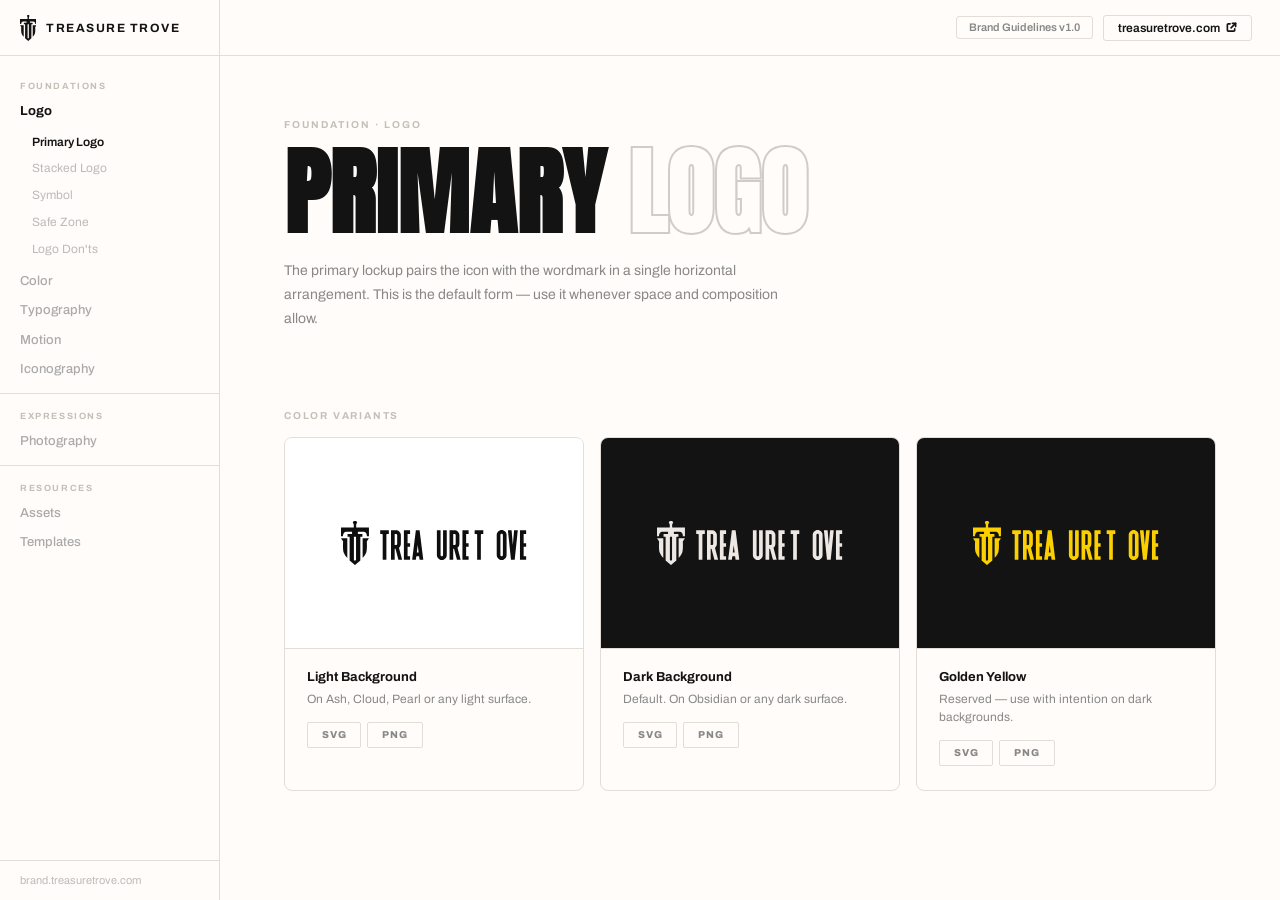
==== index.html @ c4227ca6 "Recode: clean rebuild without embedded base64 (~63KB)" ====
<!DOCTYPE html>
<html lang="en">
<head>
<meta charset="UTF-8"/>
<meta name="viewport" content="width=device-width,initial-scale=1.0"/>
<title>Treasure Trove — Brand Guidelines</title>
<link rel="preconnect" href="https://fonts.googleapis.com">
<link rel="preconnect" href="https://fonts.gstatic.com" crossorigin>
<link href="https://fonts.googleapis.com/css2?family=Anton&family=Archivo:ital,wght@0,400;0,500;0,600;0,700;1,400&display=swap" rel="stylesheet">
<style>
*,*::before,*::after{box-sizing:border-box;margin:0;padding:0}
:root{
  --y:#FCCF00;--k:#131313;--ash:#EDE8E4;--white:#FFFCF9;
  --egg:#F0E9E3;--bd:#E2DDD7;--muted:#888;
  --nw:220px;--th:56px;
  --T:'Anton','Arial Narrow',sans-serif;
  --F:'Archivo',-apple-system,sans-serif;
}
html,body{height:100%;font-family:var(--F);background:var(--white);color:var(--k);-webkit-font-smoothing:antialiased;overflow-x:hidden}

/* PAGE TRANSITIONS */
.page{display:none;opacity:0}
.page.active{display:block;animation:fadeIn .3s ease forwards}
@keyframes fadeIn{from{opacity:0;transform:translateY(6px)}to{opacity:1;transform:translateY(0)}}

/* TOPBAR */
.topbar{position:fixed;top:0;left:0;right:0;height:var(--th);background:var(--white);border-bottom:1px solid var(--bd);display:flex;align-items:center;justify-content:space-between;padding:0 28px 0 0;z-index:200}
.tb-brand{display:flex;align-items:center;height:100%;width:var(--nw);padding:0 20px;border-right:1px solid var(--bd)}
.tb-brand-logo{display:flex;align-items:center;gap:10px}
.tb-brand-logo svg{height:26px;width:auto}
.tb-brand-name{font:700 12px/1 var(--F);letter-spacing:1.5px;text-transform:uppercase;color:var(--k)}
.tb-right{display:flex;align-items:center;gap:10px}
.tag{font:600 11px/1 var(--F);color:var(--muted);padding:5px 12px;border:1px solid var(--bd);border-radius:3px}
.ext-link{display:flex;align-items:center;gap:6px;font:600 12px/1 var(--F);color:var(--k);padding:6px 14px;border:1px solid var(--bd);border-radius:3px;text-decoration:none;transition:all .15s}
.ext-link:hover{background:var(--k);color:var(--white);border-color:var(--k)}
.ext-link svg{width:11px;height:11px}

/* SIDEBAR */
.sidebar{position:fixed;top:var(--th);left:0;width:var(--nw);height:calc(100vh - var(--th));background:var(--white);border-right:1px solid var(--bd);overflow-y:auto;z-index:100;display:flex;flex-direction:column;scrollbar-width:none}
.sidebar::-webkit-scrollbar{display:none}
.nb{flex:1;padding:12px 0 20px}
.ng{font:700 9px/1 var(--F);letter-spacing:1.6px;text-transform:uppercase;color:#C5BFB8;padding:18px 20px 6px}
.ng:first-child{padding-top:14px}
.nbdr{border-top:1px solid var(--bd);margin:8px 0 0}
.ni{position:relative}
.nb-btn{display:flex;align-items:center;justify-content:space-between;width:100%;padding:7px 20px;font:500 13px/1.2 var(--F);color:#aaa;background:none;border:none;cursor:pointer;text-align:left;transition:color .1s}
.nb-btn:hover,.nb-btn.active{color:var(--k)}
.nb-btn.active{font-weight:700}
.ni.open .nsub{display:block}
.nsub{display:none;padding:2px 0 4px}
.ns-btn{display:block;width:100%;padding:5px 20px 5px 32px;font:400 12px/1.4 var(--F);color:#bbb;background:none;border:none;cursor:pointer;text-align:left;transition:color .1s}
.ns-btn:hover{color:var(--k)}
.ns-btn.active{color:var(--k);font-weight:600}
.sf{padding:14px 20px;border-top:1px solid var(--bd);font:400 11px/1 var(--F);color:#bbb}
.sf a{color:inherit;text-decoration:none}
.sf a:hover{color:var(--k)}

/* MOBILE */
.mob-topbar{display:none;position:fixed;top:0;left:0;right:0;height:var(--th);background:var(--white);border-bottom:1px solid var(--bd);z-index:300;align-items:center;justify-content:space-between;padding:0 20px}
.mob-topbar-logo{display:flex;align-items:center;gap:8px}
.mob-topbar-logo svg{height:22px}
.mob-topbar-name{font:700 11px/1 var(--F);letter-spacing:1.5px;text-transform:uppercase;color:var(--k)}
.hamburger{background:none;border:none;cursor:pointer;display:flex;flex-direction:column;gap:5px;padding:4px}
.hamburger span{width:22px;height:2px;background:var(--k);display:block;border-radius:2px}
.mob-menu{position:fixed;inset:0;background:var(--white);z-index:250;transform:translateX(-100%);transition:transform .3s cubic-bezier(.4,0,.2,1);overflow-y:auto;padding-top:var(--th)}
.mob-menu.open{transform:translateX(0)}
.mob-close{position:absolute;top:14px;right:20px;background:none;border:none;cursor:pointer;font:600 13px/1 var(--F);color:var(--muted)}

/* MAIN */
.main{margin-left:var(--nw);margin-top:var(--th);min-height:calc(100vh - var(--th))}

/* HERO */
.hero{padding:64px 64px 52px}
.hero-lbl{font:700 10px/1 var(--F);letter-spacing:2px;text-transform:uppercase;color:#C5BFB8;margin-bottom:18px;display:block}
.hero h1{font:900 96px/.93 var(--T);text-transform:uppercase;color:var(--k)}
.hero h1 em{font-style:normal;color:transparent;-webkit-text-stroke:2px var(--k);opacity:.2}
.hero-desc{margin-top:22px;font:400 14px/1.7 var(--F);color:#888;max-width:500px}

/* SEC ROW */
.sec-row{display:flex;align-items:baseline;justify-content:space-between;padding:28px 64px 16px}
.sec-lbl{font:700 10px/1 var(--F);letter-spacing:1.8px;text-transform:uppercase;color:#C5BFB8}

/* LOGO GRID */
.logo-grid{display:grid;grid-template-columns:repeat(3,1fr);gap:16px;padding:0 64px 56px}
.logo-card{border:1px solid var(--bd);border-radius:8px;overflow:hidden;display:flex;flex-direction:column}
.lp{display:flex;align-items:center;justify-content:center;padding:40px;min-height:210px}
.lp.dk{background:var(--k)}
.lp.wh{background:#fff}
.lp.ash-bg{background:var(--ash)}
.lp img{max-width:85%;max-height:68px;object-fit:contain;display:block}
.lp.sym img{width:84px;height:84px;max-width:84px;max-height:84px;object-fit:contain}
.lm{padding:20px 22px 24px;border-top:1px solid var(--bd)}
.lm h4{font:700 13px/1.3 var(--F);color:var(--k);margin-bottom:4px}
.lm p{font:400 12px/1.5 var(--F);color:var(--muted);margin-bottom:14px}
.dl-row{display:flex;gap:6px}
.dl-pill{font:800 10px/1 var(--F);letter-spacing:.8px;text-transform:uppercase;padding:7px 14px;border:1.5px solid var(--bd);border-radius:2px;background:transparent;cursor:pointer;color:var(--muted);transition:all .15s;text-decoration:none;display:inline-block}
.dl-pill:hover{background:var(--k);border-color:var(--k);color:var(--white)}

/* SAFE ZONE */
.sz-wrap{padding:0 64px 56px}
.sz-box{border:1px solid var(--bd);border-radius:8px;padding:64px;display:flex;flex-direction:column;align-items:center;gap:36px}
.sz-diagram{position:relative;display:inline-flex;align-items:center;justify-content:center;padding:48px}
.sz-inner{border:1.5px dashed var(--bd);border-radius:3px;padding:36px 60px;display:inline-flex;align-items:center;justify-content:center;position:relative}
.sz-inner img{height:44px;display:block}
.sz-tick{position:absolute;font:800 9px/1 var(--F);letter-spacing:1px;text-transform:uppercase;color:var(--muted);background:var(--white);padding:0 6px;white-space:nowrap}
.sz-tick.t{top:-8px;left:50%;transform:translateX(-50%)}
.sz-tick.b{bottom:-8px;left:50%;transform:translateX(-50%)}
.sz-tick.l{left:-12px;top:50%;transform:translateY(-50%) rotate(-90deg)}
.sz-tick.r{right:-12px;top:50%;transform:translateY(-50%) rotate(90deg)}
.sz-note{font:400 13px/1.65 var(--F);color:var(--muted);text-align:center;max-width:420px}
.sz-note strong{color:var(--k)}

/* DONTS */
.donts-grid{display:grid;grid-template-columns:repeat(3,1fr);gap:16px;padding:0 64px 56px}
.dont-card{border:1px solid var(--bd);border-radius:8px;overflow:hidden;display:flex;flex-direction:column}
.dont-preview{min-height:180px;display:flex;align-items:center;justify-content:center;padding:32px;position:relative}
.dont-x{position:absolute;top:12px;left:12px;line-height:0}
.dont-x svg{width:22px;height:22px;display:block}
.dont-preview img{max-width:78%;max-height:52px;object-fit:contain}
.dont-meta{padding:16px 20px 22px;border-top:1px solid var(--bd)}
.dont-meta h5{font:700 13px/1.3 var(--F);color:var(--k);margin-bottom:4px}
.dont-meta p{font:400 12px/1.55 var(--F);color:var(--muted)}

/* COLOR */
.color-body{padding:0 64px 64px}
.pal-section{margin-bottom:36px}
.pal-lbl{font:700 9px/1 var(--F);letter-spacing:1.8px;text-transform:uppercase;color:#C5BFB8;margin-bottom:12px;display:block}

/* Primary swatches */
.sw-primary{display:grid;grid-template-columns:repeat(3,1fr);gap:12px}
.sw-primary .swatch{border:1px solid var(--bd);border-radius:8px;overflow:hidden;cursor:pointer;transition:transform .15s,box-shadow .15s}
.sw-primary .swatch:hover{transform:translateY(-2px);box-shadow:0 4px 16px rgba(0,0,0,.08)}
.sw-primary .sw-color{height:100px;position:relative}
.sw-primary .sw-ov{position:absolute;inset:0;display:flex;align-items:center;justify-content:center;opacity:0;transition:opacity .15s;background:rgba(0,0,0,.1)}
.sw-primary .swatch:hover .sw-ov{opacity:1}
.sw-primary .sw-ov span{font:800 9px/1 var(--F);letter-spacing:.5px;text-transform:uppercase;color:#fff;background:rgba(0,0,0,.4);padding:4px 10px;border-radius:20px}
.sw-primary .sw-info{padding:12px 14px 14px;border-top:1px solid var(--bd)}
.sw-primary .sw-name{font:700 13px/1.3 var(--F);color:var(--k);margin-bottom:3px}
.sw-primary .sw-hex{font:500 12px/1 var(--F);color:var(--muted);margin-bottom:2px}
.sw-primary .sw-sub{font:400 10px/1.4 var(--F);color:#bbb}

/* Extended swatches */
.sw-extended{display:grid;grid-template-columns:repeat(7,1fr);gap:10px;align-items:start}
.sw-ext-item{border:1px solid var(--bd);border-radius:6px;overflow:hidden;cursor:pointer;transition:transform .15s,box-shadow .15s}
.sw-ext-item:hover{transform:translateY(-2px);box-shadow:0 4px 12px rgba(0,0,0,.08)}
.sw-ext-color{position:relative;width:100%;padding-top:100%}
.sw-ext-ov{position:absolute;inset:0;display:flex;align-items:center;justify-content:center;opacity:0;transition:opacity .15s;background:rgba(0,0,0,.1)}
.sw-ext-item:hover .sw-ext-ov{opacity:1}
.sw-ext-ov span{font:800 8px/1 var(--F);letter-spacing:.3px;text-transform:uppercase;color:#fff;background:rgba(0,0,0,.4);padding:3px 7px;border-radius:20px}
.sw-ext-info{padding:7px 8px 9px;border-top:1px solid var(--bd)}
.sw-ext-name{font:700 10px/1.2 var(--F);color:var(--k);margin-bottom:2px}
.sw-ext-hex{font:500 10px/1 var(--F);color:var(--muted)}

/* Foil swatch */
.sw-foil{border:1px solid var(--bd);border-radius:6px;overflow:hidden;cursor:pointer;transition:transform .15s,box-shadow .15s}
.sw-foil:hover{transform:translateY(-2px);box-shadow:0 4px 12px rgba(0,0,0,.08)}
.sw-foil-color{position:relative;width:100%;padding-top:100%;background:linear-gradient(135deg,#F0D39D 0%,#FDEED2 30%,#DBC29B 65%,#A88043 100%)}
.sw-foil-ov{position:absolute;inset:0;display:flex;align-items:center;justify-content:center;opacity:0;transition:opacity .15s;background:rgba(0,0,0,.06)}
.sw-foil:hover .sw-foil-ov{opacity:1}
.sw-foil-ov span{font:800 8px/1 var(--F);letter-spacing:.3px;text-transform:uppercase;color:var(--k);background:rgba(255,255,255,.7);padding:3px 7px;border-radius:20px}
.sw-foil-info{padding:7px 8px 9px;border-top:1px solid var(--bd)}
.sw-foil-name{font:700 10px/1.2 var(--F);color:var(--k);margin-bottom:2px}
.sw-foil-hex{font:500 10px/1 var(--F);color:var(--muted)}

/* Neutrals */
.sw-neutrals{display:grid;grid-template-columns:repeat(6,1fr);gap:10px}
.sw-neutral{border:1px solid var(--bd);border-radius:6px;overflow:hidden;cursor:pointer;transition:transform .15s,box-shadow .15s}
.sw-neutral:hover{transform:translateY(-2px);box-shadow:0 4px 12px rgba(0,0,0,.08)}
.sw-n-color{position:relative;width:100%;padding-top:85%}
.sw-n-ov{position:absolute;inset:0;display:flex;align-items:center;justify-content:center;opacity:0;transition:opacity .15s;background:rgba(0,0,0,.1)}
.sw-neutral:hover .sw-n-ov{opacity:1}
.sw-n-ov span{font:800 8px/1 var(--F);text-transform:uppercase;color:#fff;background:rgba(0,0,0,.4);padding:3px 7px;border-radius:20px}
.sw-n-info{padding:7px 8px 9px;border-top:1px solid var(--bd)}
.sw-n-name{font:700 10px/1.2 var(--F);color:var(--k);margin-bottom:2px}
.sw-n-hex{font:500 10px/1 var(--F);color:var(--muted)}

/* TOAST */
.toast{position:fixed;bottom:28px;left:50%;transform:translateX(-50%);background:var(--k);color:var(--white);font:700 12px/1 var(--F);padding:10px 20px;border-radius:4px;opacity:0;transition:opacity .2s;pointer-events:none;z-index:999}
.toast.show{opacity:1}

/* TYPOGRAPHY */
.type-body{padding:0 64px 64px}
.type-grid{display:grid;grid-template-columns:repeat(3,1fr);gap:12px}
.type-card{border:1px solid var(--bd);border-radius:8px;overflow:hidden;display:flex;flex-direction:column;transition:transform .15s,box-shadow .15s}
.type-card:hover{transform:translateY(-2px);box-shadow:0 4px 16px rgba(0,0,0,.08)}
.tc-thumb{position:relative;width:100%;padding-top:100%;overflow:hidden}
.tc-thumb-inner{position:absolute;inset:0;display:flex;flex-direction:column;justify-content:space-between;padding:22px}
.tc-fname{font:700 11px/1 var(--F);letter-spacing:.5px;text-transform:uppercase;align-self:flex-start;padding:5px 10px;border-radius:3px}
.tc-fname.on-dark{color:rgba(255,255,255,.5);background:rgba(255,255,255,.08)}
.tc-fname.on-light{color:rgba(0,0,0,.35);background:rgba(0,0,0,.05)}
.tc-specimen{position:absolute;left:22px;right:22px;top:50%;transform:translateY(-60%)}
.tc-usecase{font:600 10px/1.4 var(--F);letter-spacing:.3px;text-transform:uppercase;align-self:flex-start;padding:4px 0}
.tc-usecase.on-dark{color:rgba(255,255,255,.4)}
.tc-usecase.on-light{color:rgba(0,0,0,.3)}
.trove-spec{font-family:var(--T);font-size:64px;font-weight:900;line-height:.88;text-transform:uppercase;color:#fff;display:block}
.trove-spec-outline{font-family:var(--T);font-size:64px;font-weight:900;line-height:.88;text-transform:uppercase;color:transparent;-webkit-text-stroke:1.5px rgba(255,255,255,.3);display:block}
.anton-spec{font-family:'Anton',sans-serif;font-size:80px;font-weight:400;text-transform:uppercase;line-height:.88;color:var(--k);display:block}
.archivo-spec{display:flex;flex-direction:column;gap:5px;width:100%}
.aw{display:flex;align-items:baseline;gap:8px}
.aw-w{font:700 8px/1 var(--F);letter-spacing:.5px;text-transform:uppercase;color:rgba(0,0,0,.25);min-width:24px;flex-shrink:0}
.aw-t{font:14px/1.3 var(--F);color:var(--k)}
.tc-meta{padding:16px 18px 20px;border-top:1px solid var(--bd);background:var(--white)}
.tc-top{display:flex;align-items:flex-start;justify-content:space-between;gap:8px;margin-bottom:5px}
.tc-name{font:700 13px/1.3 var(--F);color:var(--k)}
.tc-desc{font:400 11.5px/1.5 var(--F);color:var(--muted)}

/* WIP */
.wip{min-height:calc(100vh - var(--th));display:flex;align-items:center;padding:64px}
.wip-i{max-width:480px}
.wip-chip{display:inline-block;font:700 10px/1 var(--F);letter-spacing:1.5px;text-transform:uppercase;color:var(--muted);border:1.5px solid var(--bd);padding:5px 14px;border-radius:3px;margin-bottom:28px}
.wip-i h1{font:900 80px/.93 var(--T);text-transform:uppercase;color:var(--k);margin-bottom:22px}
.wip-i h1 em{font-style:normal;color:transparent;-webkit-text-stroke:2px var(--k);opacity:.2}
.wip-i p{font:400 14px/1.7 var(--F);color:var(--muted)}
.wip-prog{height:2px;background:var(--bd);border-radius:2px;margin-top:36px;overflow:hidden}
.wip-fill{height:100%;background:var(--k);border-radius:2px;animation:pulse 2s ease-in-out infinite}
@keyframes pulse{0%,100%{opacity:1}50%{opacity:.15}}

/* ASSETS */
.plat-body{padding:16px 64px 56px;display:flex;flex-direction:column;gap:8px}
.plat-lbl{font:700 10px/1 var(--F);letter-spacing:1.8px;text-transform:uppercase;color:#C5BFB8;padding-bottom:10px}
.plat-row{display:flex;align-items:center;justify-content:space-between;padding:18px 24px;border:1.5px solid var(--bd);border-radius:8px;border-left-width:3px;gap:16px;transition:border-color .15s,transform .15s}
.plat-row:hover{border-color:var(--k);transform:translateX(2px)}
.plat-left{display:flex;align-items:center;gap:14px}
.plat-dot{width:10px;height:10px;border-radius:50%;flex-shrink:0}
.plat-name{font:700 14px/1 var(--F);color:var(--k)}
.plat-btns{display:flex;gap:8px;flex-wrap:wrap}
.plat-btn{font:600 12px/1 var(--F);padding:9px 20px;border:1.5px solid var(--bd);border-radius:3px;background:transparent;color:var(--muted);cursor:pointer;transition:all .15s;white-space:nowrap}
.plat-btn:hover{background:var(--k);border-color:var(--k);color:var(--white)}

/* RESPONSIVE */
@media(max-width:768px){
  :root{--nw:0px;--th:52px}
  .topbar,.sidebar{display:none}
  .mob-topbar{display:flex}
  .main{margin-left:0;margin-top:var(--th)}
  .hero{padding:40px 24px 36px}
  .hero h1{font-size:clamp(48px,12vw,80px)}
  .sec-row{padding:20px 24px 12px}
  .logo-grid{grid-template-columns:1fr;gap:12px;padding:0 24px 40px}
  .lp{min-height:180px}
  .donts-grid{grid-template-columns:1fr 1fr;gap:10px;padding:0 24px 40px}
  .color-body{padding:0 24px 48px}
  .sw-primary{grid-template-columns:1fr 1fr}
  .sw-extended{grid-template-columns:repeat(4,1fr)}
  .sw-neutrals{grid-template-columns:repeat(3,1fr)}
  .type-body{padding:0 24px 48px}
  .type-grid{grid-template-columns:1fr}
  .wip{padding:40px 24px}
  .wip-i h1{font-size:60px}
  .plat-body{padding:12px 24px 40px}
  .plat-row{flex-direction:column;align-items:flex-start;gap:12px}
  .sz-wrap{padding:0 24px 40px}
  .sz-box{padding:32px 20px}
}
</style>
</head>
<body>

<!-- TOAST -->
<div class="toast" id="toast"></div>

<!-- TOPBAR -->
<header class="topbar">
  <div class="tb-brand">
    <div class="tb-brand-logo">
      <svg viewBox="0 0 130 206" fill="none" xmlns="http://www.w3.org/2000/svg">
        <path d="M9.93 95.98S7.28 135.22 12.96 148.58C18.64 161.94 29.45 172.81 29.45 172.81V80.8H0L9.93 95.98Z" fill="#131313"/>
        <path d="M100.96 80.8V172.81C100.96 172.81 111.77 161.94 117.44 148.58C123.12 135.22 120.47 95.98 120.47 95.98L130.41 80.8H100.96Z" fill="#131313"/>
        <path fill-rule="evenodd" clip-rule="evenodd" d="M70.98 0L75.41 6.93L70.75 16.56V30.71H130.41V70.78H121.01C121.02 70.65 121.26 52.15 106.99 50.74H78.85V60.9H99.91V73.41H90.19V184.54L65.2 205.61L40.22 184.54V73.41H30.49V60.9H51.55V50.74H23.42C9.17 52.13 9.39 70.66 9.39 70.78H0V30.71H59.63V16.56L54.98 6.93L59.4 0H70.98ZM60.19 181.37L65.04 186.52L70.21 181.37V73.41H60.19V181.37Z" fill="#131313"/>
      </svg>
      <span class="tb-brand-name">Treasure Trove</span>
    </div>
  </div>
  <div class="tb-right">
    <span class="tag">Brand Guidelines v1.0</span>
    <a href="https://treasuretrove.com" target="_blank" class="ext-link">
      treasuretrove.com
      <svg viewBox="0 0 12 12" fill="none" stroke="currentColor" stroke-width="1.8" stroke-linecap="round" stroke-linejoin="round"><path d="M4.5 2H2.5a1 1 0 00-1 1v6a1 1 0 001 1h6a1 1 0 001-1V7.5"/><path d="M7 1.5h3.5V5"/><line x1="10.5" y1="1.5" x2="5.5" y2="6.5"/></svg>
    </a>
  </div>
</header>

<!-- MOBILE TOPBAR -->
<header class="mob-topbar" id="mob-topbar">
  <div class="mob-topbar-logo">
    <svg viewBox="0 0 130 206" fill="none" xmlns="http://www.w3.org/2000/svg" style="height:22px">
      <path d="M9.93 95.98S7.28 135.22 12.96 148.58C18.64 161.94 29.45 172.81 29.45 172.81V80.8H0L9.93 95.98Z" fill="#131313"/>
      <path d="M100.96 80.8V172.81C100.96 172.81 111.77 161.94 117.44 148.58C123.12 135.22 120.47 95.98 120.47 95.98L130.41 80.8H100.96Z" fill="#131313"/>
      <path fill-rule="evenodd" clip-rule="evenodd" d="M70.98 0L75.41 6.93L70.75 16.56V30.71H130.41V70.78H121.01C121.02 70.65 121.26 52.15 106.99 50.74H78.85V60.9H99.91V73.41H90.19V184.54L65.2 205.61L40.22 184.54V73.41H30.49V60.9H51.55V50.74H23.42C9.17 52.13 9.39 70.66 9.39 70.78H0V30.71H59.63V16.56L54.98 6.93L59.4 0H70.98ZM60.19 181.37L65.04 186.52L70.21 181.37V73.41H60.19V181.37Z" fill="#131313"/>
    </svg>
    <span class="mob-topbar-name">Treasure Trove</span>
  </div>
  <button class="hamburger" onclick="toggleMenu()"><span></span><span></span><span></span></button>
</header>
<div class="mob-menu" id="mob-menu">
  <button class="mob-close" onclick="toggleMenu()">✕ Close</button>
  <nav class="nb">
    <div class="ng">Foundations</div>
    <div class="ni open" id="mni-logo">
      <button class="nb-btn" onclick="tog('mni-logo')"><span>Logo</span></button>
      <div class="nsub">
        <button class="ns-btn" onclick="sp('p-primary');toggleMenu()">Primary Logo</button>
        <button class="ns-btn" onclick="sp('p-secondary');toggleMenu()">Stacked Logo</button>
        <button class="ns-btn" onclick="sp('p-symbol');toggleMenu()">Symbol</button>
        <button class="ns-btn" onclick="sp('p-safezone');toggleMenu()">Safe Zone</button>
        <button class="ns-btn" onclick="sp('p-donts');toggleMenu()">Logo Don'ts</button>
      </div>
    </div>
    <div class="ni"><button class="nb-btn" onclick="sp('p-color');toggleMenu()"><span>Color</span></button></div>
    <div class="ni"><button class="nb-btn" onclick="sp('p-type');toggleMenu()"><span>Typography</span></button></div>
    <div class="ni"><button class="nb-btn" onclick="sp('p-motion');toggleMenu()"><span>Motion</span></button></div>
    <div class="ni"><button class="nb-btn" onclick="sp('p-icon');toggleMenu()"><span>Iconography</span></button></div>
    <div class="nbdr"></div>
    <div class="ng">Expressions</div>
    <div class="ni"><button class="nb-btn" onclick="sp('p-photo');toggleMenu()"><span>Photography</span></button></div>
    <div class="nbdr"></div>
    <div class="ng">Resources</div>
    <div class="ni"><button class="nb-btn" onclick="sp('p-assets');toggleMenu()"><span>Assets</span></button></div>
    <div class="ni"><button class="nb-btn" onclick="sp('p-templates');toggleMenu()"><span>Templates</span></button></div>
  </nav>
</div>

<!-- SIDEBAR -->
<aside class="sidebar">
  <nav class="nb">
    <div class="ng">Foundations</div>
    <div class="ni open" id="ni-logo">
      <button class="nb-btn active" onclick="tog('ni-logo');sp('p-primary')">
        <span>Logo</span>
      </button>
      <div class="nsub">
        <button class="ns-btn active" onclick="sp('p-primary');sa(this)">Primary Logo</button>
        <button class="ns-btn" onclick="sp('p-secondary');sa(this)">Stacked Logo</button>
        <button class="ns-btn" onclick="sp('p-symbol');sa(this)">Symbol</button>
        <button class="ns-btn" onclick="sp('p-safezone');sa(this)">Safe Zone</button>
        <button class="ns-btn" onclick="sp('p-donts');sa(this)">Logo Don'ts</button>
      </div>
    </div>
    <div class="ni"><button class="nb-btn" onclick="sp('p-color');closeAll()"><span>Color</span></button></div>
    <div class="ni"><button class="nb-btn" onclick="sp('p-type');closeAll()"><span>Typography</span></button></div>
    <div class="ni"><button class="nb-btn" onclick="sp('p-motion');closeAll()"><span>Motion</span></button></div>
    <div class="ni"><button class="nb-btn" onclick="sp('p-icon');closeAll()"><span>Iconography</span></button></div>
    <div class="nbdr"></div>
    <div class="ng">Expressions</div>
    <div class="ni"><button class="nb-btn" onclick="sp('p-photo');closeAll()"><span>Photography</span></button></div>
    <div class="nbdr"></div>
    <div class="ng">Resources</div>
    <div class="ni"><button class="nb-btn" onclick="sp('p-assets');closeAll()"><span>Assets</span></button></div>
    <div class="ni"><button class="nb-btn" onclick="sp('p-templates');closeAll()"><span>Templates</span></button></div>
  </nav>
  <div class="sf"><a href="https://brand.treasuretrove.com">brand.treasuretrove.com</a></div>
</aside>

<main class="main">

<!-- PRIMARY LOGO -->
<div id="p-primary" class="page active">
  <div class="hero">
    <span class="hero-lbl">Foundation · Logo</span>
    <h1>Primary <em>Logo</em></h1>
    <p class="hero-desc">The primary lockup pairs the icon with the wordmark in a single horizontal arrangement. This is the default form — use it whenever space and composition allow.</p>
  </div>
  <div class="sec-row"><span class="sec-lbl">Color Variants</span></div>
  <div class="logo-grid">
    <div class="logo-card">
      <div class="lp wh">
        <svg viewBox="0 0 865 206" fill="none" xmlns="http://www.w3.org/2000/svg" style="max-width:85%;max-height:68px">
          <path d="M9.93 95.97S7.28 135.22 12.96 148.58C18.64 161.94 29.45 172.81 29.45 172.81V80.8H0L9.93 95.97Z" fill="#0E0E0E"/>
          <path d="M100.96 80.8V172.81C100.96 172.81 111.77 161.94 117.44 148.58C123.12 135.22 120.47 95.97 120.47 95.97L130.41 80.8H100.96Z" fill="#0E0E0E"/>
          <path fill-rule="evenodd" clip-rule="evenodd" d="M70.98 0L75.41 6.93L70.75 16.56V30.71H130.41V70.78H121.01C121.02 70.65 121.26 52.15 106.99 50.74H78.85V60.9H99.91V73.41H90.19V184.54L65.2 205.61L40.22 184.54V73.41H30.49V60.9H51.55V50.74H23.42C9.17 52.13 9.39 70.66 9.39 70.78H0V30.71H59.63V16.56L54.98 6.93L59.4 0H70.98ZM60.19 181.37L65.04 186.52L70.21 181.37V73.41H60.19V181.37Z" fill="#0E0E0E"/>
          <path d="M223.27 42.83V60.27H214.86C213.2 60.27 211.86 61.61 211.86 63.27V181.3H194.63V63.27C194.63 61.61 193.28 60.27 191.63 60.27H183V42.83H223.27Z" fill="#0E0E0E"/>
          <path d="M285.25 181.3H268.02L254.32 129.4H250.59V181.3H233.36V42.83H256.4C259.58 42.83 262.56 43.45 265.33 44.7C268.09 45.94 270.52 47.61 272.59 49.68C274.67 51.76 276.33 54.18 277.57 56.95C278.82 59.71 279.44 62.69 279.44 65.87V106.36C279.44 110.09 278.61 113.55 276.95 116.74C275.43 119.78 273.28 122.41 270.52 124.62L285.25 181.3ZM262.21 65.87C262.21 64.35 261.59 63.04 260.34 61.93C259.24 60.82 257.92 60.27 256.4 60.27H250.59V112.17H256.61C258.13 112.03 259.44 111.41 260.55 110.3C261.66 109.19 262.21 107.88 262.21 106.36V65.87Z" fill="#0E0E0E"/>
          <path d="M310.82 60.27V103.45H322.44V120.68H310.82V164.07H322.44V181.3H293.59V42.83H322.44V60.27H310.82Z" fill="#0E0E0E"/>
          <path d="M384.09 181.3H366.86L364.58 164.07H351.71L349.42 181.3H332.19L349.42 42.83H366.86L384.09 181.3ZM362.5 146.63L358.14 112.17L353.78 146.63H362.5Z" fill="#0E0E0E"/>
          <path d="M493.72 42.83V159.29C493.72 162.48 493.1 165.45 491.85 168.22C490.74 170.99 489.15 173.41 487.08 175.49C485 177.56 482.51 179.22 479.6 180.47C476.83 181.71 473.86 182.34 470.68 182.34C467.49 182.34 464.52 181.71 461.75 180.47C458.98 179.22 456.56 177.56 454.48 175.49C452.41 173.41 450.75 170.99 449.5 168.22C448.26 165.45 447.63 162.48 447.63 159.29V42.83H464.86V159.29C464.86 160.81 465.42 162.13 466.52 163.24C467.77 164.34 469.15 164.9 470.68 164.9C472.2 164.9 473.51 164.34 474.62 163.24C475.87 162.13 476.49 160.81 476.49 159.29V42.83H493.72Z" fill="#0E0E0E"/>
          <path d="M558.54 181.3H541.31L527.6 129.4H523.87V181.3H506.64V42.83H529.68C532.86 42.83 535.84 43.45 538.61 44.7C541.37 45.94 543.8 47.61 545.87 49.68C547.95 51.76 549.61 54.18 550.85 56.95C552.1 59.71 552.72 62.69 552.72 65.87V106.36C552.72 110.09 551.89 113.55 550.23 116.74C548.71 119.78 546.56 122.41 543.8 124.62L558.54 181.3ZM535.49 65.87C535.49 64.35 534.87 63.04 533.62 61.93C532.52 60.82 531.2 60.27 529.68 60.27H523.87V112.17H529.89C531.41 112.03 532.72 111.41 533.83 110.3C534.94 109.19 535.49 107.88 535.49 106.36V65.87Z" fill="#0E0E0E"/>
          <path d="M584.1 60.27V103.45H595.72V120.68H584.1V164.07H595.72V181.3H566.87V42.83H595.72V60.27H584.1Z" fill="#0E0E0E"/>
          <path d="M749.98 42C753.17 42 756.14 42.62 758.91 43.87C761.82 44.98 764.31 46.57 766.38 48.64C768.46 50.72 770.05 53.21 771.16 56.12C772.4 58.88 773.03 61.86 773.03 65.04V159.29C773.03 162.48 772.4 165.45 771.16 168.22C770.05 170.99 768.46 173.41 766.38 175.49C764.31 177.56 761.82 179.22 758.91 180.47C756.14 181.71 753.17 182.34 749.98 182.34C746.8 182.34 743.83 181.71 741.06 180.47C738.29 179.22 735.87 177.56 733.79 175.49C731.72 173.41 730.06 170.99 728.81 168.22C727.56 165.45 726.94 162.48 726.94 159.29V65.04C726.94 61.86 727.56 58.88 728.81 56.12C730.06 53.21 731.72 50.72 733.79 48.64C735.87 46.57 738.29 44.98 741.06 43.87C743.83 42.62 746.8 42 749.98 42ZM755.8 65.04C755.8 63.38 755.17 62 753.93 60.89C752.82 59.78 751.51 59.23 749.98 59.23C748.46 59.23 747.08 59.78 745.83 60.89C744.73 62 744.17 63.38 744.17 65.04V159.29C744.17 160.81 744.73 162.13 745.83 163.24C747.08 164.34 748.46 164.9 749.98 164.9C751.51 164.9 752.82 164.34 753.93 163.24C755.17 162.13 755.8 160.81 755.8 159.29V65.04Z" fill="#0E0E0E"/>
          <path d="M825.27 42.83L810.95 181.3H793.51L779.19 42.83H796.42L802.23 112.17L808.04 42.83H825.27Z" fill="#0E0E0E"/>
          <path d="M852.69 60.27V103.45H864.32V120.68H852.69V164.07H864.32V181.3H835.46V42.83H864.32V60.27H852.69Z" fill="#0E0E0E"/>
          <path d="M664.27 42.83V60.27H655.86C654.2 60.27 652.86 61.61 652.86 63.27V181.3H635.63V63.27C635.63 61.61 634.28 60.27 632.63 60.27H624V42.83H664.27Z" fill="#0E0E0E"/>
        </svg>
      </div>
      <div class="lm">
        <h4>Light Background</h4>
        <p>On Ash, Cloud, Pearl or any light surface.</p>
        <div class="dl-row">
          <a class="dl-pill" href="https://raw.githubusercontent.com/efikabak/ttbrand/main/assets/logo-horiz.svg" download>SVG</a>
          <a class="dl-pill" href="https://github.com/efikabak/ttbrand/raw/main/assets/logos.zip" download>PNG</a>
        </div>
      </div>
    </div>
    <div class="logo-card">
      <div class="lp dk">
        <svg viewBox="0 0 865 206" fill="none" xmlns="http://www.w3.org/2000/svg" style="max-width:85%;max-height:68px">
          <path d="M9.93 95.97S7.28 135.22 12.96 148.58C18.64 161.94 29.45 172.81 29.45 172.81V80.8H0L9.93 95.97Z" fill="#EDE8E4"/>
          <path d="M100.96 80.8V172.81C100.96 172.81 111.77 161.94 117.44 148.58C123.12 135.22 120.47 95.97 120.47 95.97L130.41 80.8H100.96Z" fill="#EDE8E4"/>
          <path fill-rule="evenodd" clip-rule="evenodd" d="M70.98 0L75.41 6.93L70.75 16.56V30.71H130.41V70.78H121.01C121.02 70.65 121.26 52.15 106.99 50.74H78.85V60.9H99.91V73.41H90.19V184.54L65.2 205.61L40.22 184.54V73.41H30.49V60.9H51.55V50.74H23.42C9.17 52.13 9.39 70.66 9.39 70.78H0V30.71H59.63V16.56L54.98 6.93L59.4 0H70.98ZM60.19 181.37L65.04 186.52L70.21 181.37V73.41H60.19V181.37Z" fill="#EDE8E4"/>
          <path d="M223.27 42.83V60.27H214.86C213.2 60.27 211.86 61.61 211.86 63.27V181.3H194.63V63.27C194.63 61.61 193.28 60.27 191.63 60.27H183V42.83H223.27Z" fill="#EDE8E4"/>
          <path d="M285.25 181.3H268.02L254.32 129.4H250.59V181.3H233.36V42.83H256.4C259.58 42.83 262.56 43.45 265.33 44.7C268.09 45.94 270.52 47.61 272.59 49.68C274.67 51.76 276.33 54.18 277.57 56.95C278.82 59.71 279.44 62.69 279.44 65.87V106.36C279.44 110.09 278.61 113.55 276.95 116.74C275.43 119.78 273.28 122.41 270.52 124.62L285.25 181.3ZM262.21 65.87C262.21 64.35 261.59 63.04 260.34 61.93C259.24 60.82 257.92 60.27 256.4 60.27H250.59V112.17H256.61C258.13 112.03 259.44 111.41 260.55 110.3C261.66 109.19 262.21 107.88 262.21 106.36V65.87Z" fill="#EDE8E4"/>
          <path d="M310.82 60.27V103.45H322.44V120.68H310.82V164.07H322.44V181.3H293.59V42.83H322.44V60.27H310.82Z" fill="#EDE8E4"/>
          <path d="M384.09 181.3H366.86L364.58 164.07H351.71L349.42 181.3H332.19L349.42 42.83H366.86L384.09 181.3ZM362.5 146.63L358.14 112.17L353.78 146.63H362.5Z" fill="#EDE8E4"/>
          <path d="M493.72 42.83V159.29C493.72 162.48 493.1 165.45 491.85 168.22C490.74 170.99 489.15 173.41 487.08 175.49C485 177.56 482.51 179.22 479.6 180.47C476.83 181.71 473.86 182.34 470.68 182.34C467.49 182.34 464.52 181.71 461.75 180.47C458.98 179.22 456.56 177.56 454.48 175.49C452.41 173.41 450.75 170.99 449.5 168.22C448.26 165.45 447.63 162.48 447.63 159.29V42.83H464.86V159.29C464.86 160.81 465.42 162.13 466.52 163.24C467.77 164.34 469.15 164.9 470.68 164.9C472.2 164.9 473.51 164.34 474.62 163.24C475.87 162.13 476.49 160.81 476.49 159.29V42.83H493.72Z" fill="#EDE8E4"/>
          <path d="M558.54 181.3H541.31L527.6 129.4H523.87V181.3H506.64V42.83H529.68C532.86 42.83 535.84 43.45 538.61 44.7C541.37 45.94 543.8 47.61 545.87 49.68C547.95 51.76 549.61 54.18 550.85 56.95C552.1 59.71 552.72 62.69 552.72 65.87V106.36C552.72 110.09 551.89 113.55 550.23 116.74C548.71 119.78 546.56 122.41 543.8 124.62L558.54 181.3ZM535.49 65.87C535.49 64.35 534.87 63.04 533.62 61.93C532.52 60.82 531.2 60.27 529.68 60.27H523.87V112.17H529.89C531.41 112.03 532.72 111.41 533.83 110.3C534.94 109.19 535.49 107.88 535.49 106.36V65.87Z" fill="#EDE8E4"/>
          <path d="M584.1 60.27V103.45H595.72V120.68H584.1V164.07H595.72V181.3H566.87V42.83H595.72V60.27H584.1Z" fill="#EDE8E4"/>
          <path d="M749.98 42C753.17 42 756.14 42.62 758.91 43.87C761.82 44.98 764.31 46.57 766.38 48.64C768.46 50.72 770.05 53.21 771.16 56.12C772.4 58.88 773.03 61.86 773.03 65.04V159.29C773.03 162.48 772.4 165.45 771.16 168.22C770.05 170.99 768.46 173.41 766.38 175.49C764.31 177.56 761.82 179.22 758.91 180.47C756.14 181.71 753.17 182.34 749.98 182.34C746.8 182.34 743.83 181.71 741.06 180.47C738.29 179.22 735.87 177.56 733.79 175.49C731.72 173.41 730.06 170.99 728.81 168.22C727.56 165.45 726.94 162.48 726.94 159.29V65.04C726.94 61.86 727.56 58.88 728.81 56.12C730.06 53.21 731.72 50.72 733.79 48.64C735.87 46.57 738.29 44.98 741.06 43.87C743.83 42.62 746.8 42 749.98 42ZM755.8 65.04C755.8 63.38 755.17 62 753.93 60.89C752.82 59.78 751.51 59.23 749.98 59.23C748.46 59.23 747.08 59.78 745.83 60.89C744.73 62 744.17 63.38 744.17 65.04V159.29C744.17 160.81 744.73 162.13 745.83 163.24C747.08 164.34 748.46 164.9 749.98 164.9C751.51 164.9 752.82 164.34 753.93 163.24C755.17 162.13 755.8 160.81 755.8 159.29V65.04Z" fill="#EDE8E4"/>
          <path d="M825.27 42.83L810.95 181.3H793.51L779.19 42.83H796.42L802.23 112.17L808.04 42.83H825.27Z" fill="#EDE8E4"/>
          <path d="M852.69 60.27V103.45H864.32V120.68H852.69V164.07H864.32V181.3H835.46V42.83H864.32V60.27H852.69Z" fill="#EDE8E4"/>
          <path d="M664.27 42.83V60.27H655.86C654.2 60.27 652.86 61.61 652.86 63.27V181.3H635.63V63.27C635.63 61.61 634.28 60.27 632.63 60.27H624V42.83H664.27Z" fill="#EDE8E4"/>
        </svg>
      </div>
      <div class="lm">
        <h4>Dark Background</h4>
        <p>Default. On Obsidian or any dark surface.</p>
        <div class="dl-row">
          <a class="dl-pill" href="https://raw.githubusercontent.com/efikabak/ttbrand/main/assets/logo-horiz.svg" download>SVG</a>
          <a class="dl-pill" href="https://github.com/efikabak/ttbrand/raw/main/assets/logos.zip" download>PNG</a>
        </div>
      </div>
    </div>
    <div class="logo-card">
      <div class="lp dk">
        <svg viewBox="0 0 865 206" fill="none" xmlns="http://www.w3.org/2000/svg" style="max-width:85%;max-height:68px">
          <path d="M9.93 95.97S7.28 135.22 12.96 148.58C18.64 161.94 29.45 172.81 29.45 172.81V80.8H0L9.93 95.97Z" fill="#FCCF00"/>
          <path d="M100.96 80.8V172.81C100.96 172.81 111.77 161.94 117.44 148.58C123.12 135.22 120.47 95.97 120.47 95.97L130.41 80.8H100.96Z" fill="#FCCF00"/>
          <path fill-rule="evenodd" clip-rule="evenodd" d="M70.98 0L75.41 6.93L70.75 16.56V30.71H130.41V70.78H121.01C121.02 70.65 121.26 52.15 106.99 50.74H78.85V60.9H99.91V73.41H90.19V184.54L65.2 205.61L40.22 184.54V73.41H30.49V60.9H51.55V50.74H23.42C9.17 52.13 9.39 70.66 9.39 70.78H0V30.71H59.63V16.56L54.98 6.93L59.4 0H70.98ZM60.19 181.37L65.04 186.52L70.21 181.37V73.41H60.19V181.37Z" fill="#FCCF00"/>
          <path d="M223.27 42.83V60.27H214.86C213.2 60.27 211.86 61.61 211.86 63.27V181.3H194.63V63.27C194.63 61.61 193.28 60.27 191.63 60.27H183V42.83H223.27Z" fill="#FCCF00"/>
          <path d="M285.25 181.3H268.02L254.32 129.4H250.59V181.3H233.36V42.83H256.4C259.58 42.83 262.56 43.45 265.33 44.7C268.09 45.94 270.52 47.61 272.59 49.68C274.67 51.76 276.33 54.18 277.57 56.95C278.82 59.71 279.44 62.69 279.44 65.87V106.36C279.44 110.09 278.61 113.55 276.95 116.74C275.43 119.78 273.28 122.41 270.52 124.62L285.25 181.3ZM262.21 65.87C262.21 64.35 261.59 63.04 260.34 61.93C259.24 60.82 257.92 60.27 256.4 60.27H250.59V112.17H256.61C258.13 112.03 259.44 111.41 260.55 110.3C261.66 109.19 262.21 107.88 262.21 106.36V65.87Z" fill="#FCCF00"/>
          <path d="M310.82 60.27V103.45H322.44V120.68H310.82V164.07H322.44V181.3H293.59V42.83H322.44V60.27H310.82Z" fill="#FCCF00"/>
          <path d="M384.09 181.3H366.86L364.58 164.07H351.71L349.42 181.3H332.19L349.42 42.83H366.86L384.09 181.3ZM362.5 146.63L358.14 112.17L353.78 146.63H362.5Z" fill="#FCCF00"/>
          <path d="M493.72 42.83V159.29C493.72 162.48 493.1 165.45 491.85 168.22C490.74 170.99 489.15 173.41 487.08 175.49C485 177.56 482.51 179.22 479.6 180.47C476.83 181.71 473.86 182.34 470.68 182.34C467.49 182.34 464.52 181.71 461.75 180.47C458.98 179.22 456.56 177.56 454.48 175.49C452.41 173.41 450.75 170.99 449.5 168.22C448.26 165.45 447.63 162.48 447.63 159.29V42.83H464.86V159.29C464.86 160.81 465.42 162.13 466.52 163.24C467.77 164.34 469.15 164.9 470.68 164.9C472.2 164.9 473.51 164.34 474.62 163.24C475.87 162.13 476.49 160.81 476.49 159.29V42.83H493.72Z" fill="#FCCF00"/>
          <path d="M558.54 181.3H541.31L527.6 129.4H523.87V181.3H506.64V42.83H529.68C532.86 42.83 535.84 43.45 538.61 44.7C541.37 45.94 543.8 47.61 545.87 49.68C547.95 51.76 549.61 54.18 550.85 56.95C552.1 59.71 552.72 62.69 552.72 65.87V106.36C552.72 110.09 551.89 113.55 550.23 116.74C548.71 119.78 546.56 122.41 543.8 124.62L558.54 181.3ZM535.49 65.87C535.49 64.35 534.87 63.04 533.62 61.93C532.52 60.82 531.2 60.27 529.68 60.27H523.87V112.17H529.89C531.41 112.03 532.72 111.41 533.83 110.3C534.94 109.19 535.49 107.88 535.49 106.36V65.87Z" fill="#FCCF00"/>
          <path d="M584.1 60.27V103.45H595.72V120.68H584.1V164.07H595.72V181.3H566.87V42.83H595.72V60.27H584.1Z" fill="#FCCF00"/>
          <path d="M749.98 42C753.17 42 756.14 42.62 758.91 43.87C761.82 44.98 764.31 46.57 766.38 48.64C768.46 50.72 770.05 53.21 771.16 56.12C772.4 58.88 773.03 61.86 773.03 65.04V159.29C773.03 162.48 772.4 165.45 771.16 168.22C770.05 170.99 768.46 173.41 766.38 175.49C764.31 177.56 761.82 179.22 758.91 180.47C756.14 181.71 753.17 182.34 749.98 182.34C746.8 182.34 743.83 181.71 741.06 180.47C738.29 179.22 735.87 177.56 733.79 175.49C731.72 173.41 730.06 170.99 728.81 168.22C727.56 165.45 726.94 162.48 726.94 159.29V65.04C726.94 61.86 727.56 58.88 728.81 56.12C730.06 53.21 731.72 50.72 733.79 48.64C735.87 46.57 738.29 44.98 741.06 43.87C743.83 42.62 746.8 42 749.98 42ZM755.8 65.04C755.8 63.38 755.17 62 753.93 60.89C752.82 59.78 751.51 59.23 749.98 59.23C748.46 59.23 747.08 59.78 745.83 60.89C744.73 62 744.17 63.38 744.17 65.04V159.29C744.17 160.81 744.73 162.13 745.83 163.24C747.08 164.34 748.46 164.9 749.98 164.9C751.51 164.9 752.82 164.34 753.93 163.24C755.17 162.13 755.8 160.81 755.8 159.29V65.04Z" fill="#FCCF00"/>
          <path d="M825.27 42.83L810.95 181.3H793.51L779.19 42.83H796.42L802.23 112.17L808.04 42.83H825.27Z" fill="#FCCF00"/>
          <path d="M852.69 60.27V103.45H864.32V120.68H852.69V164.07H864.32V181.3H835.46V42.83H864.32V60.27H852.69Z" fill="#FCCF00"/>
          <path d="M664.27 42.83V60.27H655.86C654.2 60.27 652.86 61.61 652.86 63.27V181.3H635.63V63.27C635.63 61.61 634.28 60.27 632.63 60.27H624V42.83H664.27Z" fill="#FCCF00"/>
        </svg>
      </div>
      <div class="lm">
        <h4>Golden Yellow</h4>
        <p>Reserved — use with intention on dark backgrounds.</p>
        <div class="dl-row">
          <a class="dl-pill" href="https://raw.githubusercontent.com/efikabak/ttbrand/main/assets/logo-horiz.svg" download>SVG</a>
          <a class="dl-pill" href="https://github.com/efikabak/ttbrand/raw/main/assets/logos.zip" download>PNG</a>
        </div>
      </div>
    </div>
  </div>
</div>

<!-- STACKED LOGO -->
<div id="p-secondary" class="page">
  <div class="hero">
    <span class="hero-lbl">Foundation · Logo</span>
    <h1>Stacked <em>Logo</em></h1>
    <p class="hero-desc">The stacked lockup is vertical-friendly. Use only when the primary cannot fit the composition without compromising legibility.</p>
  </div>
  <div class="sec-row"><span class="sec-lbl">Color Variants</span></div>
  <div class="logo-grid">
    <div class="logo-card">
      <div class="lp wh"><img src="https://raw.githubusercontent.com/efikabak/ttbrand/main/assets/logo-vert.svg" alt="Stacked Light"/></div>
      <div class="lm"><h4>Light Background</h4><p>On Ash, Cloud, Pearl or any light surface.</p><div class="dl-row"><a class="dl-pill" href="https://raw.githubusercontent.com/efikabak/ttbrand/main/assets/logo-vert.svg" download>SVG</a><a class="dl-pill" href="https://github.com/efikabak/ttbrand/raw/main/assets/logos.zip" download>PNG</a></div></div>
    </div>
    <div class="logo-card">
      <div class="lp dk"><img src="https://raw.githubusercontent.com/efikabak/ttbrand/main/assets/logo-vert.svg" alt="Stacked Dark" style="filter:invert(1)"/></div>
      <div class="lm"><h4>Dark Background</h4><p>On Obsidian or any dark surface.</p><div class="dl-row"><a class="dl-pill" href="https://raw.githubusercontent.com/efikabak/ttbrand/main/assets/logo-vert.svg" download>SVG</a><a class="dl-pill" href="https://github.com/efikabak/ttbrand/raw/main/assets/logos.zip" download>PNG</a></div></div>
    </div>
    <div class="logo-card">
      <div class="lp dk"><img src="https://raw.githubusercontent.com/efikabak/ttbrand/main/assets/logo-vert.svg" alt="Stacked Yellow" style="filter:invert(1) sepia(1) saturate(5) hue-rotate(5deg)"/></div>
      <div class="lm"><h4>Golden Yellow</h4><p>Reserved — use with intention on dark backgrounds.</p><div class="dl-row"><a class="dl-pill" href="https://raw.githubusercontent.com/efikabak/ttbrand/main/assets/logo-vert.svg" download>SVG</a><a class="dl-pill" href="https://github.com/efikabak/ttbrand/raw/main/assets/logos.zip" download>PNG</a></div></div>
    </div>
  </div>
</div>

<!-- SYMBOL -->
<div id="p-symbol" class="page">
  <div class="hero">
    <span class="hero-lbl">Foundation · Logo</span>
    <h1>Symbol</h1>
    <p class="hero-desc">The standalone mark for contexts where the brand name is established — app icons, favicons, social avatars, compact placements. Never use smaller than 24px.</p>
  </div>
  <div class="sec-row"><span class="sec-lbl">Color Variants</span></div>
  <div class="logo-grid">
    <div class="logo-card">
      <div class="lp wh sym"><img src="https://raw.githubusercontent.com/efikabak/ttbrand/main/assets/logo-mark.svg" alt="Symbol Light"/></div>
      <div class="lm"><h4>Light Background</h4><p>On Ash, Cloud, Pearl or any light surface.</p><div class="dl-row"><a class="dl-pill" href="https://raw.githubusercontent.com/efikabak/ttbrand/main/assets/logo-mark.svg" download>SVG</a><a class="dl-pill" href="https://github.com/efikabak/ttbrand/raw/main/assets/logos.zip" download>PNG</a></div></div>
    </div>
    <div class="logo-card">
      <div class="lp dk sym"><img src="https://raw.githubusercontent.com/efikabak/ttbrand/main/assets/logo-mark.svg" alt="Symbol Dark" style="filter:invert(1)"/></div>
      <div class="lm"><h4>Dark Background</h4><p>On Obsidian or any dark surface.</p><div class="dl-row"><a class="dl-pill" href="https://raw.githubusercontent.com/efikabak/ttbrand/main/assets/logo-mark.svg" download>SVG</a><a class="dl-pill" href="https://github.com/efikabak/ttbrand/raw/main/assets/logos.zip" download>PNG</a></div></div>
    </div>
    <div class="logo-card">
      <div class="lp dk sym"><img src="https://raw.githubusercontent.com/efikabak/ttbrand/main/assets/logo-mark.svg" alt="Symbol Yellow" style="filter:invert(1) sepia(1) saturate(5) hue-rotate(5deg)"/></div>
      <div class="lm"><h4>Golden Yellow</h4><p>Reserved — use with intention.</p><div class="dl-row"><a class="dl-pill" href="https://raw.githubusercontent.com/efikabak/ttbrand/main/assets/logo-mark.svg" download>SVG</a><a class="dl-pill" href="https://github.com/efikabak/ttbrand/raw/main/assets/logos.zip" download>PNG</a></div></div>
    </div>
  </div>
</div>

<!-- SAFE ZONE -->
<div id="p-safezone" class="page">
  <div class="hero">
    <span class="hero-lbl">Foundation · Logo</span>
    <h1>Safe <em>Zone</em></h1>
    <p class="hero-desc">To protect the logo from other visual elements, it must be surrounded by a minimum amount of clear space at all times.</p>
  </div>
  <div class="sz-wrap">
    <div class="sz-box">
      <div style="text-align:center">
        <div style="font:700 10px/1 var(--F);letter-spacing:1.6px;text-transform:uppercase;color:#C5BFB8;margin-bottom:24px">Minimum Clear Space</div>
        <div class="sz-diagram">
          <div class="sz-inner">
            <span class="sz-tick t">½ X</span>
            <span class="sz-tick b">½ X</span>
            <span class="sz-tick l">½ X</span>
            <span class="sz-tick r">½ X</span>
            <img src="https://raw.githubusercontent.com/efikabak/ttbrand/main/assets/logo-mark.svg" alt="Symbol"/>
          </div>
        </div>
      </div>
      <p class="sz-note">The safe zone on all four sides equals <strong>½ X</strong>, where X is the full width of the symbol icon. No typography, imagery, or graphic elements may enter this space.</p>
    </div>
  </div>
</div>

<!-- LOGO DON'TS -->
<div id="p-donts" class="page">
  <div class="hero">
    <span class="hero-lbl">Foundation · Logo</span>
    <h1>Logo <em>Don'ts</em></h1>
    <p class="hero-desc">Our mark has been built with precision. Any distortion, alteration, or misuse weakens what it stands for.</p>
  </div>
  <div class="sec-row"><span class="sec-lbl">Incorrect Usage</span></div>
  <div class="donts-grid">
    <div class="dont-card">
      <div class="dont-preview" style="background:#f5f5f5">
        <div class="dont-x"><svg viewBox="0 0 22 22" fill="none"><circle cx="11" cy="11" r="10" stroke="#FF4444" stroke-width="1.5"/><path d="M7 7l8 8M15 7l-8 8" stroke="#FF4444" stroke-width="1.5" stroke-linecap="round"/></svg></div>
        <img src="https://raw.githubusercontent.com/efikabak/ttbrand/main/assets/logo-mark.svg" style="transform:scaleX(1.6)" alt="Distorted"/>
      </div>
      <div class="dont-meta"><h5>Do not distort</h5><p>Never stretch, squash, or alter proportions.</p></div>
    </div>
    <div class="dont-card">
      <div class="dont-preview" style="background:#f5f5f5">
        <div class="dont-x"><svg viewBox="0 0 22 22" fill="none"><circle cx="11" cy="11" r="10" stroke="#FF4444" stroke-width="1.5"/><path d="M7 7l8 8M15 7l-8 8" stroke="#FF4444" stroke-width="1.5" stroke-linecap="round"/></svg></div>
        <img src="https://raw.githubusercontent.com/efikabak/ttbrand/main/assets/logo-mark.svg" style="filter:drop-shadow(4px 4px 8px rgba(0,0,0,.5))" alt="Shadow"/>
      </div>
      <div class="dont-meta"><h5>Do not add effects</h5><p>No drop shadows, glows, outlines, or gradients.</p></div>
    </div>
    <div class="dont-card">
      <div class="dont-preview" style="background:#f5f5f5">
        <div class="dont-x"><svg viewBox="0 0 22 22" fill="none"><circle cx="11" cy="11" r="10" stroke="#FF4444" stroke-width="1.5"/><path d="M7 7l8 8M15 7l-8 8" stroke="#FF4444" stroke-width="1.5" stroke-linecap="round"/></svg></div>
        <img src="https://raw.githubusercontent.com/efikabak/ttbrand/main/assets/logo-mark.svg" style="filter:hue-rotate(120deg) saturate(3)" alt="Wrong color"/>
      </div>
      <div class="dont-meta"><h5>Do not alter colors</h5><p>Only use approved color variants. Never recolor arbitrarily.</p></div>
    </div>
    <div class="dont-card">
      <div class="dont-preview" style="background:repeating-linear-gradient(45deg,#eee,#eee 5px,#fff 5px,#fff 10px)">
        <div class="dont-x"><svg viewBox="0 0 22 22" fill="none"><circle cx="11" cy="11" r="10" stroke="#FF4444" stroke-width="1.5"/><path d="M7 7l8 8M15 7l-8 8" stroke="#FF4444" stroke-width="1.5" stroke-linecap="round"/></svg></div>
        <img src="https://raw.githubusercontent.com/efikabak/ttbrand/main/assets/logo-mark.svg" alt="Pattern"/>
      </div>
      <div class="dont-meta"><h5>Do not use on patterns</h5><p>Always place on a clean, solid-color background.</p></div>
    </div>
    <div class="dont-card">
      <div class="dont-preview" style="background:#f5f5f5">
        <div class="dont-x"><svg viewBox="0 0 22 22" fill="none"><circle cx="11" cy="11" r="10" stroke="#FF4444" stroke-width="1.5"/><path d="M7 7l8 8M15 7l-8 8" stroke="#FF4444" stroke-width="1.5" stroke-linecap="round"/></svg></div>
        <img src="https://raw.githubusercontent.com/efikabak/ttbrand/main/assets/logo-mark.svg" style="width:20px;height:20px;max-width:20px;max-height:20px" alt="Too small"/>
      </div>
      <div class="dont-meta"><h5>Do not resize the icon</h5><p>The icon and wordmark must stay in fixed proportion.</p></div>
    </div>
    <div class="dont-card">
      <div class="dont-preview" style="background:url('https://raw.githubusercontent.com/efikabak/ttbrand/main/assets/dont-2.png') center/cover;filter:brightness(.8)">
        <div class="dont-x"><svg viewBox="0 0 22 22" fill="none"><circle cx="11" cy="11" r="10" stroke="#FF4444" stroke-width="1.5"/><path d="M7 7l8 8M15 7l-8 8" stroke="#FF4444" stroke-width="1.5" stroke-linecap="round"/></svg></div>
      </div>
      <div class="dont-meta"><h5>Do not use on busy imagery</h5><p>Ensure sufficient contrast and clear space at all times.</p></div>
    </div>
  </div>
</div>

<!-- COLOR -->
<div id="p-color" class="page">
  <div class="hero">
    <span class="hero-lbl">Foundation · Color</span>
    <h1>Color <em>Palette</em></h1>
    <p class="hero-desc">Color is used with restraint and intention. Each color exists for a reason. Click any swatch to copy the hex value.</p>
  </div>
  <div class="color-body">
    <div class="pal-section">
      <span class="pal-lbl">Primary</span>
      <div class="sw-primary">
        <div class="swatch" onclick="copyHex('#131313')">
          <div class="sw-color" style="background:#131313"><div class="sw-ov"><span>Copy</span></div></div>
          <div class="sw-info"><div class="sw-name">Obsidian</div><div class="sw-hex">#131313</div><div class="sw-sub">R19 G19 B19 · C0 M0 Y0 K93</div></div>
        </div>
        <div class="swatch" onclick="copyHex('#EDE8E4')">
          <div class="sw-color" style="background:#EDE8E4"><div class="sw-ov"><span>Copy</span></div></div>
          <div class="sw-info"><div class="sw-name">Ash</div><div class="sw-hex">#EDE8E4</div><div class="sw-sub">R237 G232 B228 · C0 M2 Y4 K7</div></div>
        </div>
        <div class="swatch" onclick="copyHex('#FCCF00')">
          <div class="sw-color" style="background:#FCCF00"><div class="sw-ov"><span>Copy</span></div></div>
          <div class="sw-info"><div class="sw-name">Golden Yellow</div><div class="sw-hex">#FCCF00</div><div class="sw-sub">R252 G207 B0 · C0 M18 Y100 K1</div></div>
        </div>
      </div>
    </div>
    <div class="pal-section">
      <span class="pal-lbl">Extended</span>
      <div class="sw-extended">
        <div class="sw-ext-item" onclick="copyHex('#001F47')"><div class="sw-ext-color" style="background:#001F47"><div class="sw-ext-ov"><span>Copy</span></div></div><div class="sw-ext-info"><div class="sw-ext-name">Navy</div><div class="sw-ext-hex">#001F47</div></div></div>
        <div class="sw-ext-item" onclick="copyHex('#642D00')"><div class="sw-ext-color" style="background:#642D00"><div class="sw-ext-ov"><span>Copy</span></div></div><div class="sw-ext-info"><div class="sw-ext-name">Bronze</div><div class="sw-ext-hex">#642D00</div></div></div>
        <div class="sw-ext-item" onclick="copyHex('#2A6400')"><div class="sw-ext-color" style="background:#2A6400"><div class="sw-ext-ov"><span>Copy</span></div></div><div class="sw-ext-info"><div class="sw-ext-name">Forest</div><div class="sw-ext-hex">#2A6400</div></div></div>
        <div class="sw-ext-item" onclick="copyHex('#8A55F8')"><div class="sw-ext-color" style="background:#8A55F8"><div class="sw-ext-ov"><span>Copy</span></div></div><div class="sw-ext-info"><div class="sw-ext-name">Violet</div><div class="sw-ext-hex">#8A55F8</div></div></div>
        <div class="sw-ext-item" onclick="copyHex('#FC5400')"><div class="sw-ext-color" style="background:#FC5400"><div class="sw-ext-ov"><span>Copy</span></div></div><div class="sw-ext-info"><div class="sw-ext-name">Blaze</div><div class="sw-ext-hex">#FC5400</div></div></div>
        <div class="sw-ext-item" onclick="copyHex('#BCE0A2')"><div class="sw-ext-color" style="background:#BCE0A2"><div class="sw-ext-ov"><span>Copy</span></div></div><div class="sw-ext-info"><div class="sw-ext-name">Emerald</div><div class="sw-ext-hex">#BCE0A2</div></div></div>
        <div class="sw-foil" onclick="dlFoilPNG()"><div class="sw-foil-color"><div class="sw-foil-ov"><span>↓ PNG</span></div></div><div class="sw-foil-info"><div class="sw-foil-name">Gold Foil</div><div class="sw-foil-hex">Gradient</div></div></div>
      </div>
    </div>
    <div class="pal-section">
      <span class="pal-lbl">Neutrals</span>
      <div class="sw-neutrals">
        <div class="sw-neutral" onclick="copyHex('#FFFCF9')"><div class="sw-n-color" style="background:#FFFCF9;border:1px solid #E2DDD7"><div class="sw-n-ov"><span>Copy</span></div></div><div class="sw-n-info"><div class="sw-n-name">Cloud</div><div class="sw-n-hex">#FFFCF9</div></div></div>
        <div class="sw-neutral" onclick="copyHex('#FCF6EF')"><div class="sw-n-color" style="background:#FCF6EF"><div class="sw-n-ov"><span>Copy</span></div></div><div class="sw-n-info"><div class="sw-n-name">Pearl</div><div class="sw-n-hex">#FCF6EF</div></div></div>
        <div class="sw-neutral" onclick="copyHex('#F0E9E3')"><div class="sw-n-color" style="background:#F0E9E3"><div class="sw-n-ov"><span>Copy</span></div></div><div class="sw-n-info"><div class="sw-n-name">Egg Shell</div><div class="sw-n-hex">#F0E9E3</div></div></div>
        <div class="sw-neutral" onclick="copyHex('#40424D')"><div class="sw-n-color" style="background:#40424D"><div class="sw-n-ov"><span>Copy</span></div></div><div class="sw-n-info"><div class="sw-n-name">Graphite</div><div class="sw-n-hex">#40424D</div></div></div>
        <div class="sw-neutral" onclick="copyHex('#1E1E24')"><div class="sw-n-color" style="background:#1E1E24"><div class="sw-n-ov"><span>Copy</span></div></div><div class="sw-n-info"><div class="sw-n-name">Arsenic</div><div class="sw-n-hex">#1E1E24</div></div></div>
        <div class="sw-neutral" onclick="copyHex('#131313')"><div class="sw-n-color" style="background:#131313"><div class="sw-n-ov"><span>Copy</span></div></div><div class="sw-n-info"><div class="sw-n-name">Obsidian</div><div class="sw-n-hex">#131313</div></div></div>
      </div>
    </div>
  </div>
</div>

<!-- TYPOGRAPHY -->
<div id="p-type" class="page">
  <div class="hero">
    <span class="hero-lbl">Foundation · Typography</span>
    <h1>Typography</h1>
    <p class="hero-desc">Each typeface has a defined role. Never substitute or mix outside these guidelines.</p>
  </div>
  <div class="sec-row"><span class="sec-lbl">Typefaces</span></div>
  <div class="type-body">
    <div class="type-grid">
      <!-- Trove Super Condensed -->
      <div class="type-card">
        <div class="tc-thumb" style="background:#131313">
          <div class="tc-thumb-inner">
            <span class="tc-fname on-dark">Trove Super Condensed</span>
            <div class="tc-specimen">
              <span class="trove-spec">TROVE</span>
              <span class="trove-spec">SUPER</span>
            </div>
            <span class="tc-usecase on-dark">Headlines · Display · Uppercase only</span>
          </div>
        </div>
        <div class="tc-meta">
          <div class="tc-top"><span class="tc-name">Trove Super Condensed</span></div>
          <div class="tc-desc">One weight · Pre-optimized for screen · Never modify</div>
          <br>
          <button class="dl-pill" onclick="alert('Download Trove font from the Assets page')">OTF ↓</button>
        </div>
      </div>
      <!-- Anton -->
      <div class="type-card">
        <div class="tc-thumb" style="background:#EDE8E4">
          <div class="tc-thumb-inner">
            <span class="tc-fname on-light">Anton</span>
            <div class="tc-specimen">
              <span class="anton-spec">ANTON</span>
            </div>
            <span class="tc-usecase on-light">Fallback · Google Slides · External docs</span>
          </div>
        </div>
        <div class="tc-meta">
          <div class="tc-top"><span class="tc-name">Anton</span></div>
          <div class="tc-desc">Use when Trove unavailable · Free & open source</div>
          <br>
          <a class="dl-pill" href="https://fonts.google.com/specimen/Anton" target="_blank">WOFF2 ↓</a>
        </div>
      </div>
      <!-- Archivo -->
      <div class="type-card">
        <div class="tc-thumb" style="background:#FFFCF9">
          <div class="tc-thumb-inner">
            <span class="tc-fname on-light">Archivo</span>
            <div class="tc-specimen">
              <div class="archivo-spec">
                <div class="aw"><span class="aw-w">400</span><span class="aw-t">Body copy &amp; paragraphs</span></div>
                <div class="aw"><span class="aw-w">500</span><span class="aw-t">UI labels &amp; captions</span></div>
                <div class="aw"><span class="aw-w">600</span><span class="aw-t">Emphasis &amp; highlights</span></div>
                <div class="aw"><span class="aw-w">700</span><span class="aw-t" style="font-weight:700">Subheadings &amp; titles</span></div>
              </div>
            </div>
            <span class="tc-usecase on-light">Body · UI · Captions · Supporting text</span>
          </div>
        </div>
        <div class="tc-meta">
          <div class="tc-top"><span class="tc-name">Archivo</span></div>
          <div class="tc-desc">400 / 500 / 600 / 700 · Clean and neutral</div>
          <br>
          <a class="dl-pill" href="https://fonts.google.com/specimen/Archivo" target="_blank">WOFF2 ↓</a>
        </div>
      </div>
    </div>
  </div>
</div>

<!-- MOTION -->
<div id="p-motion" class="page">
  <div class="wip">
    <div class="wip-i">
      <div class="wip-chip">Work in Progress</div>
      <h1>Motion</h1>
      <p>Easing curves, timing guidelines, transition patterns, and animation principles.</p>
      <div class="wip-prog"><div class="wip-fill"></div></div>
    </div>
  </div>
</div>

<!-- ICONOGRAPHY -->
<div id="p-icon" class="page">
  <div class="wip">
    <div class="wip-i">
      <div class="wip-chip">Work in Progress</div>
      <h1>Iconography</h1>
      <p>System icons, sizing grid, stroke weights, and usage rules.</p>
      <div class="wip-prog"><div class="wip-fill"></div></div>
    </div>
  </div>
</div>

<!-- PHOTOGRAPHY -->
<div id="p-photo" class="page">
  <div class="wip">
    <div class="wip-i">
      <div class="wip-chip">Coming Soon</div>
      <h1>Photography</h1>
      <p>Cinematic and grounded. Authentic texture over polish.</p>
      <div class="wip-prog"><div class="wip-fill"></div></div>
    </div>
  </div>
</div>

<!-- TEMPLATES -->
<div id="p-templates" class="page">
  <div class="wip">
    <div class="wip-i">
      <div class="wip-chip">Coming Soon</div>
      <h1>Templates</h1>
      <p>Presentation decks, email signatures, document templates.</p>
      <div class="wip-prog"><div class="wip-fill"></div></div>
    </div>
  </div>
</div>

<!-- ASSETS -->
<div id="p-assets" class="page">
  <div class="hero">
    <span class="hero-lbl">Resources · Assets</span>
    <h1>Brand <em>Assets</em></h1>
    <p class="hero-desc">Official Treasure Trove assets for social platforms. Placeholders — swap with final files when ready.</p>
  </div>
  <div class="plat-body">
    <div class="plat-lbl">Social Covers &amp; Profiles</div>
    <div class="plat-row">
      <div class="plat-left"><div class="plat-dot" style="background:#131313"></div><div class="plat-name">X / Twitter</div></div>
      <div class="plat-btns"><span style="font:400 11px/1 var(--F);color:var(--muted)">Cover · 1500×500 &nbsp; Profile · 400×400</span></div>
    </div>
    <div class="plat-row">
      <div class="plat-left"><div class="plat-dot" style="background:#FF0000"></div><div class="plat-name">YouTube</div></div>
      <div class="plat-btns"><span style="font:400 11px/1 var(--F);color:var(--muted)">Cover · 2560×1440 &nbsp; Profile · 800×800</span></div>
    </div>
    <div class="plat-row">
      <div class="plat-left"><div class="plat-dot" style="background:#0077B5"></div><div class="plat-name">LinkedIn</div></div>
      <div class="plat-btns"><span style="font:400 11px/1 var(--F);color:var(--muted)">Cover · 1584×396 &nbsp; Profile · 300×300</span></div>
    </div>
    <div class="plat-row">
      <div class="plat-left"><div class="plat-dot" style="background:#E1306C"></div><div class="plat-name">Instagram</div></div>
      <div class="plat-btns"><span style="font:400 11px/1 var(--F);color:var(--muted)">Profile · 320×320</span></div>
    </div>
    <div class="plat-row">
      <div class="plat-left"><div class="plat-dot" style="background:#FF4500"></div><div class="plat-name">Reddit</div></div>
      <div class="plat-btns"><span style="font:400 11px/1 var(--F);color:var(--muted)">Cover · 1920×384 &nbsp; Profile · 256×256</span></div>
    </div>
    <div class="plat-lbl" style="margin-top:20px">Downloads</div>
    <div class="plat-row">
      <div class="plat-left"><div class="plat-dot" style="background:var(--k)"></div><div class="plat-name">Logo Pack</div></div>
      <div class="plat-btns">
        <a class="plat-btn" href="https://github.com/efikabak/ttbrand/raw/main/assets/logos.zip" download>SVG ↓</a>
        <a class="plat-btn" href="https://github.com/efikabak/ttbrand/raw/main/assets/logos.zip" download>PNG ↓</a>
      </div>
    </div>
    <div class="plat-row">
      <div class="plat-left"><div class="plat-dot" style="background:var(--y)"></div><div class="plat-name">Brand Book</div></div>
      <div class="plat-btns">
        <a class="plat-btn" href="https://github.com/efikabak/ttbrand/raw/main/assets/brandbook.pdf" download>PDF ↓</a>
      </div>
    </div>
  </div>
</div>

</main>

<script>
function sp(id){
  document.querySelectorAll('.page').forEach(p=>p.classList.remove('active'));
  const p=document.getElementById(id);if(!p)return;
  p.classList.add('active');window.scrollTo(0,0);
  // Update active nav button
  document.querySelectorAll('.nb-btn').forEach(b=>b.classList.remove('active'));
  const pageToNav={
    'p-primary':'ni-logo','p-secondary':'ni-logo','p-symbol':'ni-logo',
    'p-safezone':'ni-logo','p-donts':'ni-logo'
  };
  if(pageToNav[id]){
    const ni=document.getElementById(pageToNav[id]);
    if(ni)ni.querySelector('.nb-btn').classList.add('active');
  }
}
function closeAll(){
  document.querySelectorAll('.ni').forEach(ni=>ni.classList.remove('open'));
}
function tog(id){
  const el=document.getElementById(id);if(!el)return;
  el.classList.toggle('open');
}
function sa(el){
  el.closest('.nsub').querySelectorAll('.ns-btn').forEach(b=>b.classList.remove('active'));
  el.classList.add('active');
}
function toggleMenu(){document.getElementById('mob-menu').classList.toggle('open');}
function copyHex(hex){
  navigator.clipboard.writeText(hex).catch(()=>{});
  const t=document.getElementById('toast');
  t.textContent='Copied '+hex;
  t.classList.add('show');
  setTimeout(()=>t.classList.remove('show'),1800);
}
function dlFoilPNG(){
  const c=document.createElement('canvas');c.width=1600;c.height=1600;
  const ctx=c.getContext('2d');
  const g=ctx.createLinearGradient(0,0,1600,1600);
  g.addColorStop(0,'#F0D39D');g.addColorStop(.3,'#FDEED2');g.addColorStop(.65,'#DBC29B');g.addColorStop(1,'#A88043');
  ctx.fillStyle=g;ctx.fillRect(0,0,1600,1600);
  c.toBlob(b=>{const a=document.createElement('a');a.href=URL.createObjectURL(b);a.download='TT_gold_foil.png';a.click()});
}
</script>
</body>
</html>
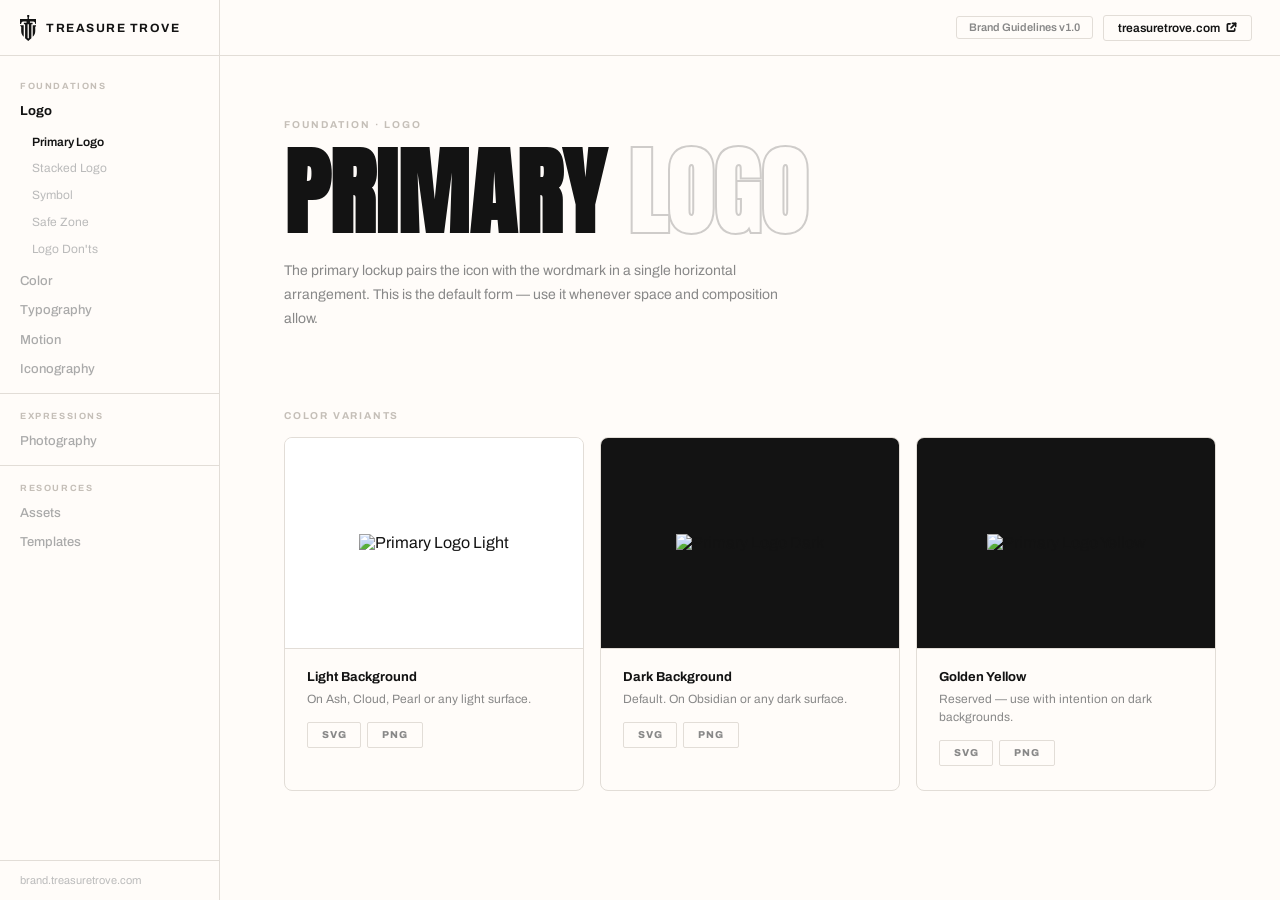
==== commit 5c501eef: "Fix: use correct repo asset paths for all logo variants" ====
--- a/index.html
+++ b/index.html
@@ -364,22 +364,7 @@
   <div class="logo-grid">
     <div class="logo-card">
       <div class="lp wh">
-        <svg viewBox="0 0 865 206" fill="none" xmlns="http://www.w3.org/2000/svg" style="max-width:85%;max-height:68px">
-          <path d="M9.93 95.97S7.28 135.22 12.96 148.58C18.64 161.94 29.45 172.81 29.45 172.81V80.8H0L9.93 95.97Z" fill="#0E0E0E"/>
-          <path d="M100.96 80.8V172.81C100.96 172.81 111.77 161.94 117.44 148.58C123.12 135.22 120.47 95.97 120.47 95.97L130.41 80.8H100.96Z" fill="#0E0E0E"/>
-          <path fill-rule="evenodd" clip-rule="evenodd" d="M70.98 0L75.41 6.93L70.75 16.56V30.71H130.41V70.78H121.01C121.02 70.65 121.26 52.15 106.99 50.74H78.85V60.9H99.91V73.41H90.19V184.54L65.2 205.61L40.22 184.54V73.41H30.49V60.9H51.55V50.74H23.42C9.17 52.13 9.39 70.66 9.39 70.78H0V30.71H59.63V16.56L54.98 6.93L59.4 0H70.98ZM60.19 181.37L65.04 186.52L70.21 181.37V73.41H60.19V181.37Z" fill="#0E0E0E"/>
-          <path d="M223.27 42.83V60.27H214.86C213.2 60.27 211.86 61.61 211.86 63.27V181.3H194.63V63.27C194.63 61.61 193.28 60.27 191.63 60.27H183V42.83H223.27Z" fill="#0E0E0E"/>
-          <path d="M285.25 181.3H268.02L254.32 129.4H250.59V181.3H233.36V42.83H256.4C259.58 42.83 262.56 43.45 265.33 44.7C268.09 45.94 270.52 47.61 272.59 49.68C274.67 51.76 276.33 54.18 277.57 56.95C278.82 59.71 279.44 62.69 279.44 65.87V106.36C279.44 110.09 278.61 113.55 276.95 116.74C275.43 119.78 273.28 122.41 270.52 124.62L285.25 181.3ZM262.21 65.87C262.21 64.35 261.59 63.04 260.34 61.93C259.24 60.82 257.92 60.27 256.4 60.27H250.59V112.17H256.61C258.13 112.03 259.44 111.41 260.55 110.3C261.66 109.19 262.21 107.88 262.21 106.36V65.87Z" fill="#0E0E0E"/>
-          <path d="M310.82 60.27V103.45H322.44V120.68H310.82V164.07H322.44V181.3H293.59V42.83H322.44V60.27H310.82Z" fill="#0E0E0E"/>
-          <path d="M384.09 181.3H366.86L364.58 164.07H351.71L349.42 181.3H332.19L349.42 42.83H366.86L384.09 181.3ZM362.5 146.63L358.14 112.17L353.78 146.63H362.5Z" fill="#0E0E0E"/>
-          <path d="M493.72 42.83V159.29C493.72 162.48 493.1 165.45 491.85 168.22C490.74 170.99 489.15 173.41 487.08 175.49C485 177.56 482.51 179.22 479.6 180.47C476.83 181.71 473.86 182.34 470.68 182.34C467.49 182.34 464.52 181.71 461.75 180.47C458.98 179.22 456.56 177.56 454.48 175.49C452.41 173.41 450.75 170.99 449.5 168.22C448.26 165.45 447.63 162.48 447.63 159.29V42.83H464.86V159.29C464.86 160.81 465.42 162.13 466.52 163.24C467.77 164.34 469.15 164.9 470.68 164.9C472.2 164.9 473.51 164.34 474.62 163.24C475.87 162.13 476.49 160.81 476.49 159.29V42.83H493.72Z" fill="#0E0E0E"/>
-          <path d="M558.54 181.3H541.31L527.6 129.4H523.87V181.3H506.64V42.83H529.68C532.86 42.83 535.84 43.45 538.61 44.7C541.37 45.94 543.8 47.61 545.87 49.68C547.95 51.76 549.61 54.18 550.85 56.95C552.1 59.71 552.72 62.69 552.72 65.87V106.36C552.72 110.09 551.89 113.55 550.23 116.74C548.71 119.78 546.56 122.41 543.8 124.62L558.54 181.3ZM535.49 65.87C535.49 64.35 534.87 63.04 533.62 61.93C532.52 60.82 531.2 60.27 529.68 60.27H523.87V112.17H529.89C531.41 112.03 532.72 111.41 533.83 110.3C534.94 109.19 535.49 107.88 535.49 106.36V65.87Z" fill="#0E0E0E"/>
-          <path d="M584.1 60.27V103.45H595.72V120.68H584.1V164.07H595.72V181.3H566.87V42.83H595.72V60.27H584.1Z" fill="#0E0E0E"/>
-          <path d="M749.98 42C753.17 42 756.14 42.62 758.91 43.87C761.82 44.98 764.31 46.57 766.38 48.64C768.46 50.72 770.05 53.21 771.16 56.12C772.4 58.88 773.03 61.86 773.03 65.04V159.29C773.03 162.48 772.4 165.45 771.16 168.22C770.05 170.99 768.46 173.41 766.38 175.49C764.31 177.56 761.82 179.22 758.91 180.47C756.14 181.71 753.17 182.34 749.98 182.34C746.8 182.34 743.83 181.71 741.06 180.47C738.29 179.22 735.87 177.56 733.79 175.49C731.72 173.41 730.06 170.99 728.81 168.22C727.56 165.45 726.94 162.48 726.94 159.29V65.04C726.94 61.86 727.56 58.88 728.81 56.12C730.06 53.21 731.72 50.72 733.79 48.64C735.87 46.57 738.29 44.98 741.06 43.87C743.83 42.62 746.8 42 749.98 42ZM755.8 65.04C755.8 63.38 755.17 62 753.93 60.89C752.82 59.78 751.51 59.23 749.98 59.23C748.46 59.23 747.08 59.78 745.83 60.89C744.73 62 744.17 63.38 744.17 65.04V159.29C744.17 160.81 744.73 162.13 745.83 163.24C747.08 164.34 748.46 164.9 749.98 164.9C751.51 164.9 752.82 164.34 753.93 163.24C755.17 162.13 755.8 160.81 755.8 159.29V65.04Z" fill="#0E0E0E"/>
-          <path d="M825.27 42.83L810.95 181.3H793.51L779.19 42.83H796.42L802.23 112.17L808.04 42.83H825.27Z" fill="#0E0E0E"/>
-          <path d="M852.69 60.27V103.45H864.32V120.68H852.69V164.07H864.32V181.3H835.46V42.83H864.32V60.27H852.69Z" fill="#0E0E0E"/>
-          <path d="M664.27 42.83V60.27H655.86C654.2 60.27 652.86 61.61 652.86 63.27V181.3H635.63V63.27C635.63 61.61 634.28 60.27 632.63 60.27H624V42.83H664.27Z" fill="#0E0E0E"/>
-        </svg>
+        <img src="https://raw.githubusercontent.com/efikabak/ttbrand/main/assets/logo/primary/TT_logo_light.svg" alt="Primary Logo Light" style="max-width:85%;max-height:68px"/>
       </div>
       <div class="lm">
         <h4>Light Background</h4>
@@ -392,22 +377,7 @@
     </div>
     <div class="logo-card">
       <div class="lp dk">
-        <svg viewBox="0 0 865 206" fill="none" xmlns="http://www.w3.org/2000/svg" style="max-width:85%;max-height:68px">
-          <path d="M9.93 95.97S7.28 135.22 12.96 148.58C18.64 161.94 29.45 172.81 29.45 172.81V80.8H0L9.93 95.97Z" fill="#EDE8E4"/>
-          <path d="M100.96 80.8V172.81C100.96 172.81 111.77 161.94 117.44 148.58C123.12 135.22 120.47 95.97 120.47 95.97L130.41 80.8H100.96Z" fill="#EDE8E4"/>
-          <path fill-rule="evenodd" clip-rule="evenodd" d="M70.98 0L75.41 6.93L70.75 16.56V30.71H130.41V70.78H121.01C121.02 70.65 121.26 52.15 106.99 50.74H78.85V60.9H99.91V73.41H90.19V184.54L65.2 205.61L40.22 184.54V73.41H30.49V60.9H51.55V50.74H23.42C9.17 52.13 9.39 70.66 9.39 70.78H0V30.71H59.63V16.56L54.98 6.93L59.4 0H70.98ZM60.19 181.37L65.04 186.52L70.21 181.37V73.41H60.19V181.37Z" fill="#EDE8E4"/>
-          <path d="M223.27 42.83V60.27H214.86C213.2 60.27 211.86 61.61 211.86 63.27V181.3H194.63V63.27C194.63 61.61 193.28 60.27 191.63 60.27H183V42.83H223.27Z" fill="#EDE8E4"/>
-          <path d="M285.25 181.3H268.02L254.32 129.4H250.59V181.3H233.36V42.83H256.4C259.58 42.83 262.56 43.45 265.33 44.7C268.09 45.94 270.52 47.61 272.59 49.68C274.67 51.76 276.33 54.18 277.57 56.95C278.82 59.71 279.44 62.69 279.44 65.87V106.36C279.44 110.09 278.61 113.55 276.95 116.74C275.43 119.78 273.28 122.41 270.52 124.62L285.25 181.3ZM262.21 65.87C262.21 64.35 261.59 63.04 260.34 61.93C259.24 60.82 257.92 60.27 256.4 60.27H250.59V112.17H256.61C258.13 112.03 259.44 111.41 260.55 110.3C261.66 109.19 262.21 107.88 262.21 106.36V65.87Z" fill="#EDE8E4"/>
-          <path d="M310.82 60.27V103.45H322.44V120.68H310.82V164.07H322.44V181.3H293.59V42.83H322.44V60.27H310.82Z" fill="#EDE8E4"/>
-          <path d="M384.09 181.3H366.86L364.58 164.07H351.71L349.42 181.3H332.19L349.42 42.83H366.86L384.09 181.3ZM362.5 146.63L358.14 112.17L353.78 146.63H362.5Z" fill="#EDE8E4"/>
-          <path d="M493.72 42.83V159.29C493.72 162.48 493.1 165.45 491.85 168.22C490.74 170.99 489.15 173.41 487.08 175.49C485 177.56 482.51 179.22 479.6 180.47C476.83 181.71 473.86 182.34 470.68 182.34C467.49 182.34 464.52 181.71 461.75 180.47C458.98 179.22 456.56 177.56 454.48 175.49C452.41 173.41 450.75 170.99 449.5 168.22C448.26 165.45 447.63 162.48 447.63 159.29V42.83H464.86V159.29C464.86 160.81 465.42 162.13 466.52 163.24C467.77 164.34 469.15 164.9 470.68 164.9C472.2 164.9 473.51 164.34 474.62 163.24C475.87 162.13 476.49 160.81 476.49 159.29V42.83H493.72Z" fill="#EDE8E4"/>
-          <path d="M558.54 181.3H541.31L527.6 129.4H523.87V181.3H506.64V42.83H529.68C532.86 42.83 535.84 43.45 538.61 44.7C541.37 45.94 543.8 47.61 545.87 49.68C547.95 51.76 549.61 54.18 550.85 56.95C552.1 59.71 552.72 62.69 552.72 65.87V106.36C552.72 110.09 551.89 113.55 550.23 116.74C548.71 119.78 546.56 122.41 543.8 124.62L558.54 181.3ZM535.49 65.87C535.49 64.35 534.87 63.04 533.62 61.93C532.52 60.82 531.2 60.27 529.68 60.27H523.87V112.17H529.89C531.41 112.03 532.72 111.41 533.83 110.3C534.94 109.19 535.49 107.88 535.49 106.36V65.87Z" fill="#EDE8E4"/>
-          <path d="M584.1 60.27V103.45H595.72V120.68H584.1V164.07H595.72V181.3H566.87V42.83H595.72V60.27H584.1Z" fill="#EDE8E4"/>
-          <path d="M749.98 42C753.17 42 756.14 42.62 758.91 43.87C761.82 44.98 764.31 46.57 766.38 48.64C768.46 50.72 770.05 53.21 771.16 56.12C772.4 58.88 773.03 61.86 773.03 65.04V159.29C773.03 162.48 772.4 165.45 771.16 168.22C770.05 170.99 768.46 173.41 766.38 175.49C764.31 177.56 761.82 179.22 758.91 180.47C756.14 181.71 753.17 182.34 749.98 182.34C746.8 182.34 743.83 181.71 741.06 180.47C738.29 179.22 735.87 177.56 733.79 175.49C731.72 173.41 730.06 170.99 728.81 168.22C727.56 165.45 726.94 162.48 726.94 159.29V65.04C726.94 61.86 727.56 58.88 728.81 56.12C730.06 53.21 731.72 50.72 733.79 48.64C735.87 46.57 738.29 44.98 741.06 43.87C743.83 42.62 746.8 42 749.98 42ZM755.8 65.04C755.8 63.38 755.17 62 753.93 60.89C752.82 59.78 751.51 59.23 749.98 59.23C748.46 59.23 747.08 59.78 745.83 60.89C744.73 62 744.17 63.38 744.17 65.04V159.29C744.17 160.81 744.73 162.13 745.83 163.24C747.08 164.34 748.46 164.9 749.98 164.9C751.51 164.9 752.82 164.34 753.93 163.24C755.17 162.13 755.8 160.81 755.8 159.29V65.04Z" fill="#EDE8E4"/>
-          <path d="M825.27 42.83L810.95 181.3H793.51L779.19 42.83H796.42L802.23 112.17L808.04 42.83H825.27Z" fill="#EDE8E4"/>
-          <path d="M852.69 60.27V103.45H864.32V120.68H852.69V164.07H864.32V181.3H835.46V42.83H864.32V60.27H852.69Z" fill="#EDE8E4"/>
-          <path d="M664.27 42.83V60.27H655.86C654.2 60.27 652.86 61.61 652.86 63.27V181.3H635.63V63.27C635.63 61.61 634.28 60.27 632.63 60.27H624V42.83H664.27Z" fill="#EDE8E4"/>
-        </svg>
+        <img src="https://raw.githubusercontent.com/efikabak/ttbrand/main/assets/logo/primary/TT_logo_dark.svg" alt="Primary Logo Dark" style="max-width:85%;max-height:68px"/>
       </div>
       <div class="lm">
         <h4>Dark Background</h4>
@@ -420,22 +390,7 @@
     </div>
     <div class="logo-card">
       <div class="lp dk">
-        <svg viewBox="0 0 865 206" fill="none" xmlns="http://www.w3.org/2000/svg" style="max-width:85%;max-height:68px">
-          <path d="M9.93 95.97S7.28 135.22 12.96 148.58C18.64 161.94 29.45 172.81 29.45 172.81V80.8H0L9.93 95.97Z" fill="#FCCF00"/>
-          <path d="M100.96 80.8V172.81C100.96 172.81 111.77 161.94 117.44 148.58C123.12 135.22 120.47 95.97 120.47 95.97L130.41 80.8H100.96Z" fill="#FCCF00"/>
-          <path fill-rule="evenodd" clip-rule="evenodd" d="M70.98 0L75.41 6.93L70.75 16.56V30.71H130.41V70.78H121.01C121.02 70.65 121.26 52.15 106.99 50.74H78.85V60.9H99.91V73.41H90.19V184.54L65.2 205.61L40.22 184.54V73.41H30.49V60.9H51.55V50.74H23.42C9.17 52.13 9.39 70.66 9.39 70.78H0V30.71H59.63V16.56L54.98 6.93L59.4 0H70.98ZM60.19 181.37L65.04 186.52L70.21 181.37V73.41H60.19V181.37Z" fill="#FCCF00"/>
-          <path d="M223.27 42.83V60.27H214.86C213.2 60.27 211.86 61.61 211.86 63.27V181.3H194.63V63.27C194.63 61.61 193.28 60.27 191.63 60.27H183V42.83H223.27Z" fill="#FCCF00"/>
-          <path d="M285.25 181.3H268.02L254.32 129.4H250.59V181.3H233.36V42.83H256.4C259.58 42.83 262.56 43.45 265.33 44.7C268.09 45.94 270.52 47.61 272.59 49.68C274.67 51.76 276.33 54.18 277.57 56.95C278.82 59.71 279.44 62.69 279.44 65.87V106.36C279.44 110.09 278.61 113.55 276.95 116.74C275.43 119.78 273.28 122.41 270.52 124.62L285.25 181.3ZM262.21 65.87C262.21 64.35 261.59 63.04 260.34 61.93C259.24 60.82 257.92 60.27 256.4 60.27H250.59V112.17H256.61C258.13 112.03 259.44 111.41 260.55 110.3C261.66 109.19 262.21 107.88 262.21 106.36V65.87Z" fill="#FCCF00"/>
-          <path d="M310.82 60.27V103.45H322.44V120.68H310.82V164.07H322.44V181.3H293.59V42.83H322.44V60.27H310.82Z" fill="#FCCF00"/>
-          <path d="M384.09 181.3H366.86L364.58 164.07H351.71L349.42 181.3H332.19L349.42 42.83H366.86L384.09 181.3ZM362.5 146.63L358.14 112.17L353.78 146.63H362.5Z" fill="#FCCF00"/>
-          <path d="M493.72 42.83V159.29C493.72 162.48 493.1 165.45 491.85 168.22C490.74 170.99 489.15 173.41 487.08 175.49C485 177.56 482.51 179.22 479.6 180.47C476.83 181.71 473.86 182.34 470.68 182.34C467.49 182.34 464.52 181.71 461.75 180.47C458.98 179.22 456.56 177.56 454.48 175.49C452.41 173.41 450.75 170.99 449.5 168.22C448.26 165.45 447.63 162.48 447.63 159.29V42.83H464.86V159.29C464.86 160.81 465.42 162.13 466.52 163.24C467.77 164.34 469.15 164.9 470.68 164.9C472.2 164.9 473.51 164.34 474.62 163.24C475.87 162.13 476.49 160.81 476.49 159.29V42.83H493.72Z" fill="#FCCF00"/>
-          <path d="M558.54 181.3H541.31L527.6 129.4H523.87V181.3H506.64V42.83H529.68C532.86 42.83 535.84 43.45 538.61 44.7C541.37 45.94 543.8 47.61 545.87 49.68C547.95 51.76 549.61 54.18 550.85 56.95C552.1 59.71 552.72 62.69 552.72 65.87V106.36C552.72 110.09 551.89 113.55 550.23 116.74C548.71 119.78 546.56 122.41 543.8 124.62L558.54 181.3ZM535.49 65.87C535.49 64.35 534.87 63.04 533.62 61.93C532.52 60.82 531.2 60.27 529.68 60.27H523.87V112.17H529.89C531.41 112.03 532.72 111.41 533.83 110.3C534.94 109.19 535.49 107.88 535.49 106.36V65.87Z" fill="#FCCF00"/>
-          <path d="M584.1 60.27V103.45H595.72V120.68H584.1V164.07H595.72V181.3H566.87V42.83H595.72V60.27H584.1Z" fill="#FCCF00"/>
-          <path d="M749.98 42C753.17 42 756.14 42.62 758.91 43.87C761.82 44.98 764.31 46.57 766.38 48.64C768.46 50.72 770.05 53.21 771.16 56.12C772.4 58.88 773.03 61.86 773.03 65.04V159.29C773.03 162.48 772.4 165.45 771.16 168.22C770.05 170.99 768.46 173.41 766.38 175.49C764.31 177.56 761.82 179.22 758.91 180.47C756.14 181.71 753.17 182.34 749.98 182.34C746.8 182.34 743.83 181.71 741.06 180.47C738.29 179.22 735.87 177.56 733.79 175.49C731.72 173.41 730.06 170.99 728.81 168.22C727.56 165.45 726.94 162.48 726.94 159.29V65.04C726.94 61.86 727.56 58.88 728.81 56.12C730.06 53.21 731.72 50.72 733.79 48.64C735.87 46.57 738.29 44.98 741.06 43.87C743.83 42.62 746.8 42 749.98 42ZM755.8 65.04C755.8 63.38 755.17 62 753.93 60.89C752.82 59.78 751.51 59.23 749.98 59.23C748.46 59.23 747.08 59.78 745.83 60.89C744.73 62 744.17 63.38 744.17 65.04V159.29C744.17 160.81 744.73 162.13 745.83 163.24C747.08 164.34 748.46 164.9 749.98 164.9C751.51 164.9 752.82 164.34 753.93 163.24C755.17 162.13 755.8 160.81 755.8 159.29V65.04Z" fill="#FCCF00"/>
-          <path d="M825.27 42.83L810.95 181.3H793.51L779.19 42.83H796.42L802.23 112.17L808.04 42.83H825.27Z" fill="#FCCF00"/>
-          <path d="M852.69 60.27V103.45H864.32V120.68H852.69V164.07H864.32V181.3H835.46V42.83H864.32V60.27H852.69Z" fill="#FCCF00"/>
-          <path d="M664.27 42.83V60.27H655.86C654.2 60.27 652.86 61.61 652.86 63.27V181.3H635.63V63.27C635.63 61.61 634.28 60.27 632.63 60.27H624V42.83H664.27Z" fill="#FCCF00"/>
-        </svg>
+        <img src="https://raw.githubusercontent.com/efikabak/ttbrand/main/assets/logo/primary/TT_logo_yellow.svg" alt="Primary Logo Yellow" style="max-width:85%;max-height:68px"/>
       </div>
       <div class="lm">
         <h4>Golden Yellow</h4>
@@ -459,16 +414,16 @@
   <div class="sec-row"><span class="sec-lbl">Color Variants</span></div>
   <div class="logo-grid">
     <div class="logo-card">
-      <div class="lp wh"><img src="https://raw.githubusercontent.com/efikabak/ttbrand/main/assets/logo-vert.svg" alt="Stacked Light"/></div>
-      <div class="lm"><h4>Light Background</h4><p>On Ash, Cloud, Pearl or any light surface.</p><div class="dl-row"><a class="dl-pill" href="https://raw.githubusercontent.com/efikabak/ttbrand/main/assets/logo-vert.svg" download>SVG</a><a class="dl-pill" href="https://github.com/efikabak/ttbrand/raw/main/assets/logos.zip" download>PNG</a></div></div>
+      <div class="lp wh"><img src="https://raw.githubusercontent.com/efikabak/ttbrand/main/assets/logo/secondary/TT_logo_light_secondary.svg" alt="Stacked Light"/></div>
+      <div class="lm"><h4>Light Background</h4><p>On Ash, Cloud, Pearl or any light surface.</p><div class="dl-row"><a class="dl-pill" href="https://raw.githubusercontent.com/efikabak/ttbrand/main/assets/logo/secondary/TT_logo_light_secondary.svg" download>SVG</a><a class="dl-pill" href="https://github.com/efikabak/ttbrand/raw/main/assets/logos.zip" download>PNG</a></div></div>
     </div>
     <div class="logo-card">
-      <div class="lp dk"><img src="https://raw.githubusercontent.com/efikabak/ttbrand/main/assets/logo-vert.svg" alt="Stacked Dark" style="filter:invert(1)"/></div>
-      <div class="lm"><h4>Dark Background</h4><p>On Obsidian or any dark surface.</p><div class="dl-row"><a class="dl-pill" href="https://raw.githubusercontent.com/efikabak/ttbrand/main/assets/logo-vert.svg" download>SVG</a><a class="dl-pill" href="https://github.com/efikabak/ttbrand/raw/main/assets/logos.zip" download>PNG</a></div></div>
+      <div class="lp dk"><img src="https://raw.githubusercontent.com/efikabak/ttbrand/main/assets/logo/secondary/TT_logo_dark_secondary.svg" alt="Stacked Dark"/></div>
+      <div class="lm"><h4>Dark Background</h4><p>On Obsidian or any dark surface.</p><div class="dl-row"><a class="dl-pill" href="https://raw.githubusercontent.com/efikabak/ttbrand/main/assets/logo/secondary/TT_logo_light_secondary.svg" download>SVG</a><a class="dl-pill" href="https://github.com/efikabak/ttbrand/raw/main/assets/logos.zip" download>PNG</a></div></div>
     </div>
     <div class="logo-card">
-      <div class="lp dk"><img src="https://raw.githubusercontent.com/efikabak/ttbrand/main/assets/logo-vert.svg" alt="Stacked Yellow" style="filter:invert(1) sepia(1) saturate(5) hue-rotate(5deg)"/></div>
-      <div class="lm"><h4>Golden Yellow</h4><p>Reserved — use with intention on dark backgrounds.</p><div class="dl-row"><a class="dl-pill" href="https://raw.githubusercontent.com/efikabak/ttbrand/main/assets/logo-vert.svg" download>SVG</a><a class="dl-pill" href="https://github.com/efikabak/ttbrand/raw/main/assets/logos.zip" download>PNG</a></div></div>
+      <div class="lp dk"><img src="https://raw.githubusercontent.com/efikabak/ttbrand/main/assets/logo/secondary/TT_logo_yellow_secondary.svg" alt="Stacked Yellow"/></div>
+      <div class="lm"><h4>Golden Yellow</h4><p>Reserved — use with intention on dark backgrounds.</p><div class="dl-row"><a class="dl-pill" href="https://raw.githubusercontent.com/efikabak/ttbrand/main/assets/logo/secondary/TT_logo_light_secondary.svg" download>SVG</a><a class="dl-pill" href="https://github.com/efikabak/ttbrand/raw/main/assets/logos.zip" download>PNG</a></div></div>
     </div>
   </div>
 </div>
@@ -483,16 +438,16 @@
   <div class="sec-row"><span class="sec-lbl">Color Variants</span></div>
   <div class="logo-grid">
     <div class="logo-card">
-      <div class="lp wh sym"><img src="https://raw.githubusercontent.com/efikabak/ttbrand/main/assets/logo-mark.svg" alt="Symbol Light"/></div>
-      <div class="lm"><h4>Light Background</h4><p>On Ash, Cloud, Pearl or any light surface.</p><div class="dl-row"><a class="dl-pill" href="https://raw.githubusercontent.com/efikabak/ttbrand/main/assets/logo-mark.svg" download>SVG</a><a class="dl-pill" href="https://github.com/efikabak/ttbrand/raw/main/assets/logos.zip" download>PNG</a></div></div>
+      <div class="lp wh sym"><img src="https://raw.githubusercontent.com/efikabak/ttbrand/main/assets/logo/symbol/TT_symbol_dark.svg" alt="Symbol Light"/></div>
+      <div class="lm"><h4>Light Background</h4><p>On Ash, Cloud, Pearl or any light surface.</p><div class="dl-row"><a class="dl-pill" href="https://raw.githubusercontent.com/efikabak/ttbrand/main/assets/logo/symbol/TT_symbol_dark.svg" download>SVG</a><a class="dl-pill" href="https://github.com/efikabak/ttbrand/raw/main/assets/logos.zip" download>PNG</a></div></div>
     </div>
     <div class="logo-card">
-      <div class="lp dk sym"><img src="https://raw.githubusercontent.com/efikabak/ttbrand/main/assets/logo-mark.svg" alt="Symbol Dark" style="filter:invert(1)"/></div>
-      <div class="lm"><h4>Dark Background</h4><p>On Obsidian or any dark surface.</p><div class="dl-row"><a class="dl-pill" href="https://raw.githubusercontent.com/efikabak/ttbrand/main/assets/logo-mark.svg" download>SVG</a><a class="dl-pill" href="https://github.com/efikabak/ttbrand/raw/main/assets/logos.zip" download>PNG</a></div></div>
+      <div class="lp dk sym"><img src="https://raw.githubusercontent.com/efikabak/ttbrand/main/assets/logo/symbol/TT_symbol_light.svg" alt="Symbol Dark"/></div>
+      <div class="lm"><h4>Dark Background</h4><p>On Obsidian or any dark surface.</p><div class="dl-row"><a class="dl-pill" href="https://raw.githubusercontent.com/efikabak/ttbrand/main/assets/logo/symbol/TT_symbol_dark.svg" download>SVG</a><a class="dl-pill" href="https://github.com/efikabak/ttbrand/raw/main/assets/logos.zip" download>PNG</a></div></div>
     </div>
     <div class="logo-card">
-      <div class="lp dk sym"><img src="https://raw.githubusercontent.com/efikabak/ttbrand/main/assets/logo-mark.svg" alt="Symbol Yellow" style="filter:invert(1) sepia(1) saturate(5) hue-rotate(5deg)"/></div>
-      <div class="lm"><h4>Golden Yellow</h4><p>Reserved — use with intention.</p><div class="dl-row"><a class="dl-pill" href="https://raw.githubusercontent.com/efikabak/ttbrand/main/assets/logo-mark.svg" download>SVG</a><a class="dl-pill" href="https://github.com/efikabak/ttbrand/raw/main/assets/logos.zip" download>PNG</a></div></div>
+      <div class="lp dk sym"><img src="https://raw.githubusercontent.com/efikabak/ttbrand/main/assets/logo/symbol/TT_symbol_yellow.svg" alt="Symbol Yellow"/></div>
+      <div class="lm"><h4>Golden Yellow</h4><p>Reserved — use with intention.</p><div class="dl-row"><a class="dl-pill" href="https://raw.githubusercontent.com/efikabak/ttbrand/main/assets/logo/symbol/TT_symbol_dark.svg" download>SVG</a><a class="dl-pill" href="https://github.com/efikabak/ttbrand/raw/main/assets/logos.zip" download>PNG</a></div></div>
     </div>
   </div>
 </div>
@@ -514,7 +469,7 @@
             <span class="sz-tick b">½ X</span>
             <span class="sz-tick l">½ X</span>
             <span class="sz-tick r">½ X</span>
-            <img src="https://raw.githubusercontent.com/efikabak/ttbrand/main/assets/logo-mark.svg" alt="Symbol"/>
+            <img src="https://raw.githubusercontent.com/efikabak/ttbrand/main/assets/logo/symbol/TT_symbol_dark.svg" alt="Symbol"/>
           </div>
         </div>
       </div>
@@ -535,35 +490,35 @@
     <div class="dont-card">
       <div class="dont-preview" style="background:#f5f5f5">
         <div class="dont-x"><svg viewBox="0 0 22 22" fill="none"><circle cx="11" cy="11" r="10" stroke="#FF4444" stroke-width="1.5"/><path d="M7 7l8 8M15 7l-8 8" stroke="#FF4444" stroke-width="1.5" stroke-linecap="round"/></svg></div>
-        <img src="https://raw.githubusercontent.com/efikabak/ttbrand/main/assets/logo-mark.svg" style="transform:scaleX(1.6)" alt="Distorted"/>
+        <img src="https://raw.githubusercontent.com/efikabak/ttbrand/main/assets/logo/symbol/TT_symbol_dark.svg" style="transform:scaleX(1.6)" alt="Distorted"/>
       </div>
       <div class="dont-meta"><h5>Do not distort</h5><p>Never stretch, squash, or alter proportions.</p></div>
     </div>
     <div class="dont-card">
       <div class="dont-preview" style="background:#f5f5f5">
         <div class="dont-x"><svg viewBox="0 0 22 22" fill="none"><circle cx="11" cy="11" r="10" stroke="#FF4444" stroke-width="1.5"/><path d="M7 7l8 8M15 7l-8 8" stroke="#FF4444" stroke-width="1.5" stroke-linecap="round"/></svg></div>
-        <img src="https://raw.githubusercontent.com/efikabak/ttbrand/main/assets/logo-mark.svg" style="filter:drop-shadow(4px 4px 8px rgba(0,0,0,.5))" alt="Shadow"/>
+        <img src="https://raw.githubusercontent.com/efikabak/ttbrand/main/assets/logo/symbol/TT_symbol_dark.svg" style="filter:drop-shadow(4px 4px 8px rgba(0,0,0,.5))" alt="Shadow"/>
       </div>
       <div class="dont-meta"><h5>Do not add effects</h5><p>No drop shadows, glows, outlines, or gradients.</p></div>
     </div>
     <div class="dont-card">
       <div class="dont-preview" style="background:#f5f5f5">
         <div class="dont-x"><svg viewBox="0 0 22 22" fill="none"><circle cx="11" cy="11" r="10" stroke="#FF4444" stroke-width="1.5"/><path d="M7 7l8 8M15 7l-8 8" stroke="#FF4444" stroke-width="1.5" stroke-linecap="round"/></svg></div>
-        <img src="https://raw.githubusercontent.com/efikabak/ttbrand/main/assets/logo-mark.svg" style="filter:hue-rotate(120deg) saturate(3)" alt="Wrong color"/>
+        <img src="https://raw.githubusercontent.com/efikabak/ttbrand/main/assets/logo/symbol/TT_symbol_dark.svg" style="filter:hue-rotate(120deg) saturate(3)" alt="Wrong color"/>
       </div>
       <div class="dont-meta"><h5>Do not alter colors</h5><p>Only use approved color variants. Never recolor arbitrarily.</p></div>
     </div>
     <div class="dont-card">
       <div class="dont-preview" style="background:repeating-linear-gradient(45deg,#eee,#eee 5px,#fff 5px,#fff 10px)">
         <div class="dont-x"><svg viewBox="0 0 22 22" fill="none"><circle cx="11" cy="11" r="10" stroke="#FF4444" stroke-width="1.5"/><path d="M7 7l8 8M15 7l-8 8" stroke="#FF4444" stroke-width="1.5" stroke-linecap="round"/></svg></div>
-        <img src="https://raw.githubusercontent.com/efikabak/ttbrand/main/assets/logo-mark.svg" alt="Pattern"/>
+        <img src="https://raw.githubusercontent.com/efikabak/ttbrand/main/assets/logo/symbol/TT_symbol_dark.svg" alt="Pattern"/>
       </div>
       <div class="dont-meta"><h5>Do not use on patterns</h5><p>Always place on a clean, solid-color background.</p></div>
     </div>
     <div class="dont-card">
       <div class="dont-preview" style="background:#f5f5f5">
         <div class="dont-x"><svg viewBox="0 0 22 22" fill="none"><circle cx="11" cy="11" r="10" stroke="#FF4444" stroke-width="1.5"/><path d="M7 7l8 8M15 7l-8 8" stroke="#FF4444" stroke-width="1.5" stroke-linecap="round"/></svg></div>
-        <img src="https://raw.githubusercontent.com/efikabak/ttbrand/main/assets/logo-mark.svg" style="width:20px;height:20px;max-width:20px;max-height:20px" alt="Too small"/>
+        <img src="https://raw.githubusercontent.com/efikabak/ttbrand/main/assets/logo/symbol/TT_symbol_dark.svg" style="width:20px;height:20px;max-width:20px;max-height:20px" alt="Too small"/>
       </div>
       <div class="dont-meta"><h5>Do not resize the icon</h5><p>The icon and wordmark must stay in fixed proportion.</p></div>
     </div>
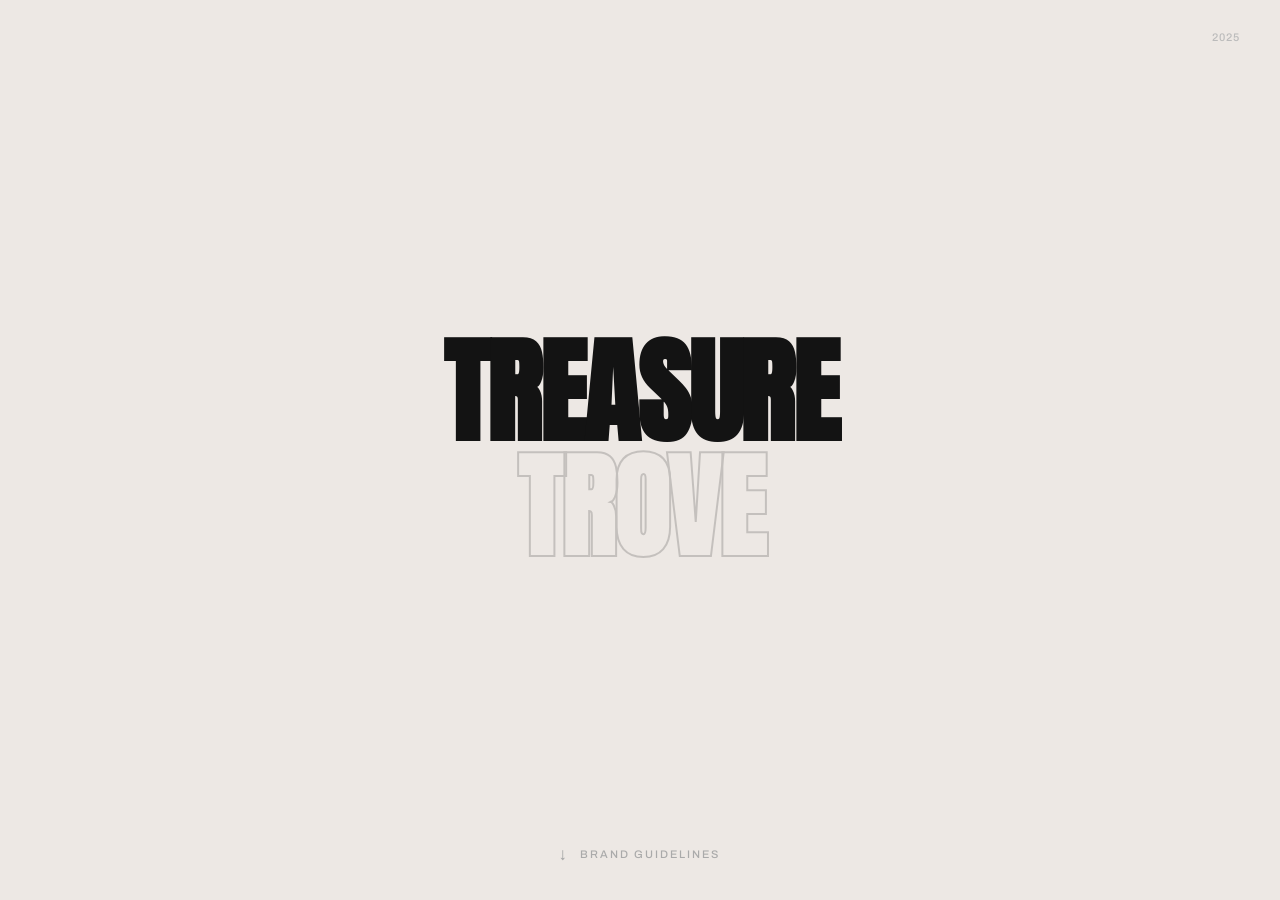
==== commit 78fdc136: "Fix donts visibility + add intro splash page" ====
--- a/index.html
+++ b/index.html
@@ -8,12 +8,13 @@
 <link rel="preconnect" href="https://fonts.gstatic.com" crossorigin>
 <link href="https://fonts.googleapis.com/css2?family=Anton&family=Archivo:ital,wght@0,400;0,500;0,600;0,700;1,400&display=swap" rel="stylesheet">
 <style>
+@font-face{font-family:'Trove';src:url('https://raw.githubusercontent.com/efikabak/ttbrand/main/fonts/Trove-SuperCondensed.otf') format('opentype');font-weight:900;font-display:swap}
 *,*::before,*::after{box-sizing:border-box;margin:0;padding:0}
 :root{
   --y:#FCCF00;--k:#131313;--ash:#EDE8E4;--white:#FFFCF9;
   --egg:#F0E9E3;--bd:#E2DDD7;--muted:#888;
   --nw:220px;--th:56px;
-  --T:'Anton','Arial Narrow',sans-serif;
+  --T:'Trove','Anton','Arial Narrow',sans-serif;
   --F:'Archivo',-apple-system,sans-serif;
 }
 html,body{height:100%;font-family:var(--F);background:var(--white);color:var(--k);-webkit-font-smoothing:antialiased;overflow-x:hidden}
@@ -92,21 +93,21 @@
 .lm{padding:20px 22px 24px;border-top:1px solid var(--bd)}
 .lm h4{font:700 13px/1.3 var(--F);color:var(--k);margin-bottom:4px}
 .lm p{font:400 12px/1.5 var(--F);color:var(--muted);margin-bottom:14px}
-.dl-row{display:flex;gap:6px}
+.dl-row{display:flex;gap:6px;flex-wrap:wrap}
 .dl-pill{font:800 10px/1 var(--F);letter-spacing:.8px;text-transform:uppercase;padding:7px 14px;border:1.5px solid var(--bd);border-radius:2px;background:transparent;cursor:pointer;color:var(--muted);transition:all .15s;text-decoration:none;display:inline-block}
 .dl-pill:hover{background:var(--k);border-color:var(--k);color:var(--white)}
 
 /* SAFE ZONE */
 .sz-wrap{padding:0 64px 56px}
 .sz-box{border:1px solid var(--bd);border-radius:8px;padding:64px;display:flex;flex-direction:column;align-items:center;gap:36px}
-.sz-diagram{position:relative;display:inline-flex;align-items:center;justify-content:center;padding:48px}
+.sz-diagram{position:relative;display:inline-flex;align-items:center;justify-content:center;padding:64px}
 .sz-inner{border:1.5px dashed var(--bd);border-radius:3px;padding:36px 60px;display:inline-flex;align-items:center;justify-content:center;position:relative}
 .sz-inner img{height:44px;display:block}
 .sz-tick{position:absolute;font:800 9px/1 var(--F);letter-spacing:1px;text-transform:uppercase;color:var(--muted);background:var(--white);padding:0 6px;white-space:nowrap}
 .sz-tick.t{top:-8px;left:50%;transform:translateX(-50%)}
 .sz-tick.b{bottom:-8px;left:50%;transform:translateX(-50%)}
-.sz-tick.l{left:-12px;top:50%;transform:translateY(-50%) rotate(-90deg)}
-.sz-tick.r{right:-12px;top:50%;transform:translateY(-50%) rotate(90deg)}
+.sz-tick.l{left:-18px;top:50%;transform:translateY(-50%) rotate(-90deg)}
+.sz-tick.r{right:-18px;top:50%;transform:translateY(-50%) rotate(90deg)}
 .sz-note{font:400 13px/1.65 var(--F);color:var(--muted);text-align:center;max-width:420px}
 .sz-note strong{color:var(--k)}
 
@@ -125,8 +126,6 @@
 .color-body{padding:0 64px 64px}
 .pal-section{margin-bottom:36px}
 .pal-lbl{font:700 9px/1 var(--F);letter-spacing:1.8px;text-transform:uppercase;color:#C5BFB8;margin-bottom:12px;display:block}
-
-/* Primary swatches */
 .sw-primary{display:grid;grid-template-columns:repeat(3,1fr);gap:12px}
 .sw-primary .swatch{border:1px solid var(--bd);border-radius:8px;overflow:hidden;cursor:pointer;transition:transform .15s,box-shadow .15s}
 .sw-primary .swatch:hover{transform:translateY(-2px);box-shadow:0 4px 16px rgba(0,0,0,.08)}
@@ -138,8 +137,6 @@
 .sw-primary .sw-name{font:700 13px/1.3 var(--F);color:var(--k);margin-bottom:3px}
 .sw-primary .sw-hex{font:500 12px/1 var(--F);color:var(--muted);margin-bottom:2px}
 .sw-primary .sw-sub{font:400 10px/1.4 var(--F);color:#bbb}
-
-/* Extended swatches */
 .sw-extended{display:grid;grid-template-columns:repeat(7,1fr);gap:10px;align-items:start}
 .sw-ext-item{border:1px solid var(--bd);border-radius:6px;overflow:hidden;cursor:pointer;transition:transform .15s,box-shadow .15s}
 .sw-ext-item:hover{transform:translateY(-2px);box-shadow:0 4px 12px rgba(0,0,0,.08)}
@@ -150,8 +147,6 @@
 .sw-ext-info{padding:7px 8px 9px;border-top:1px solid var(--bd)}
 .sw-ext-name{font:700 10px/1.2 var(--F);color:var(--k);margin-bottom:2px}
 .sw-ext-hex{font:500 10px/1 var(--F);color:var(--muted)}
-
-/* Foil swatch */
 .sw-foil{border:1px solid var(--bd);border-radius:6px;overflow:hidden;cursor:pointer;transition:transform .15s,box-shadow .15s}
 .sw-foil:hover{transform:translateY(-2px);box-shadow:0 4px 12px rgba(0,0,0,.08)}
 .sw-foil-color{position:relative;width:100%;padding-top:100%;background:linear-gradient(135deg,#F0D39D 0%,#FDEED2 30%,#DBC29B 65%,#A88043 100%)}
@@ -161,8 +156,6 @@
 .sw-foil-info{padding:7px 8px 9px;border-top:1px solid var(--bd)}
 .sw-foil-name{font:700 10px/1.2 var(--F);color:var(--k);margin-bottom:2px}
 .sw-foil-hex{font:500 10px/1 var(--F);color:var(--muted)}
-
-/* Neutrals */
 .sw-neutrals{display:grid;grid-template-columns:repeat(6,1fr);gap:10px}
 .sw-neutral{border:1px solid var(--bd);border-radius:6px;overflow:hidden;cursor:pointer;transition:transform .15s,box-shadow .15s}
 .sw-neutral:hover{transform:translateY(-2px);box-shadow:0 4px 12px rgba(0,0,0,.08)}
@@ -175,7 +168,7 @@
 .sw-n-hex{font:500 10px/1 var(--F);color:var(--muted)}
 
 /* TOAST */
-.toast{position:fixed;bottom:28px;left:50%;transform:translateX(-50%);background:var(--k);color:var(--white);font:700 12px/1 var(--F);padding:10px 20px;border-radius:4px;opacity:0;transition:opacity .2s;pointer-events:none;z-index:999}
+.toast{position:fixed;bottom:28px;left:50%;transform:translateX(-50%);background:var(--k);color:var(--white);font:700 12px/1 var(--F);padding:10px 20px;border-radius:4px;opacity:0;transition:opacity .2s;pointer-events:none;z-index:999;white-space:nowrap}
 .toast.show{opacity:1}
 
 /* TYPOGRAPHY */
@@ -227,6 +220,17 @@
 .plat-btn{font:600 12px/1 var(--F);padding:9px 20px;border:1.5px solid var(--bd);border-radius:3px;background:transparent;color:var(--muted);cursor:pointer;transition:all .15s;white-space:nowrap}
 .plat-btn:hover{background:var(--k);border-color:var(--k);color:var(--white)}
 
+
+/* INTRO PAGE */
+.intro-page{position:fixed;inset:0;background:#EDE8E4;z-index:500;display:flex;align-items:center;justify-content:center;cursor:pointer;transition:opacity .6s ease,transform .6s ease}
+.intro-page.gone{opacity:0;pointer-events:none;transform:scale(1.03)}
+.intro-wm{font-family:var(--T);font-size:clamp(56px,9vw,148px);font-weight:900;text-transform:uppercase;color:#131313;line-height:1;text-align:center;letter-spacing:-.02em;user-select:none;position:relative;z-index:2}
+.intro-wm em{font-style:normal;color:transparent;-webkit-text-stroke:2px #131313;opacity:.18}
+.intro-sub{position:absolute;bottom:40px;left:50%;transform:translateX(-50%);font:500 11px/1 var(--F);letter-spacing:2px;text-transform:uppercase;color:#aaa;white-space:nowrap}
+.intro-sub span{display:inline-block;animation:bounce 1.8s ease-in-out infinite}
+@keyframes bounce{0%,100%{transform:translateY(0)}50%{transform:translateY(-5px)}}
+.intro-year{position:absolute;top:32px;right:40px;font:500 11px/1 var(--F);color:#bbb;letter-spacing:1px}
+
 /* RESPONSIVE */
 @media(max-width:768px){
   :root{--nw:0px;--th:52px}
@@ -256,7 +260,14 @@
 </head>
 <body>
 
-<!-- TOAST -->
+
+<!-- INTRO PAGE -->
+<div class="intro-page" id="intro-page" onclick="dismissIntro()">
+  <div class="intro-wm">TREASURE<br><em>TROVE</em></div>
+  <div class="intro-sub"><span>↓</span> &nbsp; Brand Guidelines</div>
+  <div class="intro-year">2025</div>
+</div>
+
 <div class="toast" id="toast"></div>
 
 <!-- TOPBAR -->
@@ -306,17 +317,17 @@
         <button class="ns-btn" onclick="sp('p-donts');toggleMenu()">Logo Don'ts</button>
       </div>
     </div>
-    <div class="ni"><button class="nb-btn" onclick="sp('p-color');toggleMenu()"><span>Color</span></button></div>
-    <div class="ni"><button class="nb-btn" onclick="sp('p-type');toggleMenu()"><span>Typography</span></button></div>
-    <div class="ni"><button class="nb-btn" onclick="sp('p-motion');toggleMenu()"><span>Motion</span></button></div>
-    <div class="ni"><button class="nb-btn" onclick="sp('p-icon');toggleMenu()"><span>Iconography</span></button></div>
+    <div class="ni"><button class="nb-btn" onclick="sp('p-color');closeAll();toggleMenu()"><span>Color</span></button></div>
+    <div class="ni"><button class="nb-btn" onclick="sp('p-type');closeAll();toggleMenu()"><span>Typography</span></button></div>
+    <div class="ni"><button class="nb-btn" onclick="sp('p-motion');closeAll();toggleMenu()"><span>Motion</span></button></div>
+    <div class="ni"><button class="nb-btn" onclick="sp('p-icon');closeAll();toggleMenu()"><span>Iconography</span></button></div>
     <div class="nbdr"></div>
     <div class="ng">Expressions</div>
-    <div class="ni"><button class="nb-btn" onclick="sp('p-photo');toggleMenu()"><span>Photography</span></button></div>
+    <div class="ni"><button class="nb-btn" onclick="sp('p-photo');closeAll();toggleMenu()"><span>Photography</span></button></div>
     <div class="nbdr"></div>
     <div class="ng">Resources</div>
-    <div class="ni"><button class="nb-btn" onclick="sp('p-assets');toggleMenu()"><span>Assets</span></button></div>
-    <div class="ni"><button class="nb-btn" onclick="sp('p-templates');toggleMenu()"><span>Templates</span></button></div>
+    <div class="ni"><button class="nb-btn" onclick="sp('p-assets');closeAll();toggleMenu()"><span>Assets</span></button></div>
+    <div class="ni"><button class="nb-btn" onclick="sp('p-templates');closeAll();toggleMenu()"><span>Templates</span></button></div>
   </nav>
 </div>
 
@@ -325,7 +336,7 @@
   <nav class="nb">
     <div class="ng">Foundations</div>
     <div class="ni open" id="ni-logo">
-      <button class="nb-btn active" onclick="tog('ni-logo');sp('p-primary')">
+      <button class="nb-btn active" id="nb-logo" onclick="tog('ni-logo')">
         <span>Logo</span>
       </button>
       <div class="nsub">
@@ -336,17 +347,17 @@
         <button class="ns-btn" onclick="sp('p-donts');sa(this)">Logo Don'ts</button>
       </div>
     </div>
-    <div class="ni"><button class="nb-btn" onclick="sp('p-color');closeAll()"><span>Color</span></button></div>
-    <div class="ni"><button class="nb-btn" onclick="sp('p-type');closeAll()"><span>Typography</span></button></div>
-    <div class="ni"><button class="nb-btn" onclick="sp('p-motion');closeAll()"><span>Motion</span></button></div>
-    <div class="ni"><button class="nb-btn" onclick="sp('p-icon');closeAll()"><span>Iconography</span></button></div>
+    <div class="ni"><button class="nb-btn" id="nb-color" onclick="sp('p-color');closeAll();setNb(this)"><span>Color</span></button></div>
+    <div class="ni"><button class="nb-btn" id="nb-type" onclick="sp('p-type');closeAll();setNb(this)"><span>Typography</span></button></div>
+    <div class="ni"><button class="nb-btn" id="nb-motion" onclick="sp('p-motion');closeAll();setNb(this)"><span>Motion</span></button></div>
+    <div class="ni"><button class="nb-btn" id="nb-icon" onclick="sp('p-icon');closeAll();setNb(this)"><span>Iconography</span></button></div>
     <div class="nbdr"></div>
     <div class="ng">Expressions</div>
-    <div class="ni"><button class="nb-btn" onclick="sp('p-photo');closeAll()"><span>Photography</span></button></div>
+    <div class="ni"><button class="nb-btn" id="nb-photo" onclick="sp('p-photo');closeAll();setNb(this)"><span>Photography</span></button></div>
     <div class="nbdr"></div>
     <div class="ng">Resources</div>
-    <div class="ni"><button class="nb-btn" onclick="sp('p-assets');closeAll()"><span>Assets</span></button></div>
-    <div class="ni"><button class="nb-btn" onclick="sp('p-templates');closeAll()"><span>Templates</span></button></div>
+    <div class="ni"><button class="nb-btn" id="nb-assets" onclick="sp('p-assets');closeAll();setNb(this)"><span>Assets</span></button></div>
+    <div class="ni"><button class="nb-btn" id="nb-templates" onclick="sp('p-templates');closeAll();setNb(this)"><span>Templates</span></button></div>
   </nav>
   <div class="sf"><a href="https://brand.treasuretrove.com">brand.treasuretrove.com</a></div>
 </aside>
@@ -363,41 +374,35 @@
   <div class="sec-row"><span class="sec-lbl">Color Variants</span></div>
   <div class="logo-grid">
     <div class="logo-card">
-      <div class="lp wh">
-        <img src="https://raw.githubusercontent.com/efikabak/ttbrand/main/assets/logo/primary/TT_logo_light.svg" alt="Primary Logo Light" style="max-width:85%;max-height:68px"/>
-      </div>
+      <div class="lp wh"><img src="https://raw.githubusercontent.com/efikabak/ttbrand/main/assets/logo/primary/TT_logo_dark.svg" alt="Primary Logo Light"/></div>
       <div class="lm">
         <h4>Light Background</h4>
         <p>On Ash, Cloud, Pearl or any light surface.</p>
         <div class="dl-row">
-          <a class="dl-pill" href="https://raw.githubusercontent.com/efikabak/ttbrand/main/assets/logo-horiz.svg" download>SVG</a>
-          <a class="dl-pill" href="https://github.com/efikabak/ttbrand/raw/main/assets/logos.zip" download>PNG</a>
+          <button class="dl-pill" onclick="dlSVG('https://raw.githubusercontent.com/efikabak/ttbrand/main/assets/logo/primary/TT_logo_light.svg','TT_logo_light.svg')">SVG</button>
+          <button class="dl-pill" onclick="dlSVGasPNG('https://raw.githubusercontent.com/efikabak/ttbrand/main/assets/logo/primary/TT_logo_light.svg','TT_logo_light.png')">PNG</button>
         </div>
       </div>
     </div>
     <div class="logo-card">
-      <div class="lp dk">
-        <img src="https://raw.githubusercontent.com/efikabak/ttbrand/main/assets/logo/primary/TT_logo_dark.svg" alt="Primary Logo Dark" style="max-width:85%;max-height:68px"/>
-      </div>
+      <div class="lp dk"><img src="https://raw.githubusercontent.com/efikabak/ttbrand/main/assets/logo/primary/TT_logo_light.svg" alt="Primary Logo Dark"/></div>
       <div class="lm">
         <h4>Dark Background</h4>
         <p>Default. On Obsidian or any dark surface.</p>
         <div class="dl-row">
-          <a class="dl-pill" href="https://raw.githubusercontent.com/efikabak/ttbrand/main/assets/logo-horiz.svg" download>SVG</a>
-          <a class="dl-pill" href="https://github.com/efikabak/ttbrand/raw/main/assets/logos.zip" download>PNG</a>
+          <button class="dl-pill" onclick="dlSVG('https://raw.githubusercontent.com/efikabak/ttbrand/main/assets/logo/primary/TT_logo_light.svg','TT_logo_light.svg')">SVG</button>
+          <button class="dl-pill" onclick="dlSVGasPNG('https://raw.githubusercontent.com/efikabak/ttbrand/main/assets/logo/primary/TT_logo_light.svg','TT_logo_light.png')">PNG</button>
         </div>
       </div>
     </div>
     <div class="logo-card">
-      <div class="lp dk">
-        <img src="https://raw.githubusercontent.com/efikabak/ttbrand/main/assets/logo/primary/TT_logo_yellow.svg" alt="Primary Logo Yellow" style="max-width:85%;max-height:68px"/>
-      </div>
+      <div class="lp dk"><img src="https://raw.githubusercontent.com/efikabak/ttbrand/main/assets/logo/primary/TT_logo_yellow.svg" alt="Primary Logo Yellow"/></div>
       <div class="lm">
         <h4>Golden Yellow</h4>
         <p>Reserved — use with intention on dark backgrounds.</p>
         <div class="dl-row">
-          <a class="dl-pill" href="https://raw.githubusercontent.com/efikabak/ttbrand/main/assets/logo-horiz.svg" download>SVG</a>
-          <a class="dl-pill" href="https://github.com/efikabak/ttbrand/raw/main/assets/logos.zip" download>PNG</a>
+          <button class="dl-pill" onclick="dlSVG('https://raw.githubusercontent.com/efikabak/ttbrand/main/assets/logo/primary/TT_logo_yellow.svg','TT_logo_yellow.svg')">SVG</button>
+          <button class="dl-pill" onclick="dlSVGasPNG('https://raw.githubusercontent.com/efikabak/ttbrand/main/assets/logo/primary/TT_logo_yellow.svg','TT_logo_yellow.png')">PNG</button>
         </div>
       </div>
     </div>
@@ -414,16 +419,37 @@
   <div class="sec-row"><span class="sec-lbl">Color Variants</span></div>
   <div class="logo-grid">
     <div class="logo-card">
-      <div class="lp wh"><img src="https://raw.githubusercontent.com/efikabak/ttbrand/main/assets/logo/secondary/TT_logo_light_secondary.svg" alt="Stacked Light"/></div>
-      <div class="lm"><h4>Light Background</h4><p>On Ash, Cloud, Pearl or any light surface.</p><div class="dl-row"><a class="dl-pill" href="https://raw.githubusercontent.com/efikabak/ttbrand/main/assets/logo/secondary/TT_logo_light_secondary.svg" download>SVG</a><a class="dl-pill" href="https://github.com/efikabak/ttbrand/raw/main/assets/logos.zip" download>PNG</a></div></div>
+      <div class="lp wh"><img src="https://raw.githubusercontent.com/efikabak/ttbrand/main/assets/logo/secondary/TT_logo_dark_secondary.svg" alt="Stacked Light"/></div>
+      <div class="lm">
+        <h4>Light Background</h4>
+        <p>On Ash, Cloud, Pearl or any light surface.</p>
+        <div class="dl-row">
+          <button class="dl-pill" onclick="dlSVG('https://raw.githubusercontent.com/efikabak/ttbrand/main/assets/logo/secondary/TT_logo_light_secondary.svg','TT_logo_light_secondary.svg')">SVG</button>
+          <button class="dl-pill" onclick="dlSVGasPNG('https://raw.githubusercontent.com/efikabak/ttbrand/main/assets/logo/secondary/TT_logo_light_secondary.svg','TT_logo_light_secondary.png')">PNG</button>
+        </div>
+      </div>
     </div>
     <div class="logo-card">
-      <div class="lp dk"><img src="https://raw.githubusercontent.com/efikabak/ttbrand/main/assets/logo/secondary/TT_logo_dark_secondary.svg" alt="Stacked Dark"/></div>
-      <div class="lm"><h4>Dark Background</h4><p>On Obsidian or any dark surface.</p><div class="dl-row"><a class="dl-pill" href="https://raw.githubusercontent.com/efikabak/ttbrand/main/assets/logo/secondary/TT_logo_light_secondary.svg" download>SVG</a><a class="dl-pill" href="https://github.com/efikabak/ttbrand/raw/main/assets/logos.zip" download>PNG</a></div></div>
+      <div class="lp dk"><img src="https://raw.githubusercontent.com/efikabak/ttbrand/main/assets/logo/secondary/TT_logo_light_secondary.svg" alt="Stacked Dark"/></div>
+      <div class="lm">
+        <h4>Dark Background</h4>
+        <p>On Obsidian or any dark surface.</p>
+        <div class="dl-row">
+          <button class="dl-pill" onclick="dlSVG('https://raw.githubusercontent.com/efikabak/ttbrand/main/assets/logo/secondary/TT_logo_dark_secondary.svg','TT_logo_dark_secondary.svg')">SVG</button>
+          <button class="dl-pill" onclick="dlSVGasPNG('https://raw.githubusercontent.com/efikabak/ttbrand/main/assets/logo/secondary/TT_logo_dark_secondary.svg','TT_logo_dark_secondary.png')">PNG</button>
+        </div>
+      </div>
     </div>
     <div class="logo-card">
       <div class="lp dk"><img src="https://raw.githubusercontent.com/efikabak/ttbrand/main/assets/logo/secondary/TT_logo_yellow_secondary.svg" alt="Stacked Yellow"/></div>
-      <div class="lm"><h4>Golden Yellow</h4><p>Reserved — use with intention on dark backgrounds.</p><div class="dl-row"><a class="dl-pill" href="https://raw.githubusercontent.com/efikabak/ttbrand/main/assets/logo/secondary/TT_logo_light_secondary.svg" download>SVG</a><a class="dl-pill" href="https://github.com/efikabak/ttbrand/raw/main/assets/logos.zip" download>PNG</a></div></div>
+      <div class="lm">
+        <h4>Golden Yellow</h4>
+        <p>Reserved — use with intention on dark backgrounds.</p>
+        <div class="dl-row">
+          <button class="dl-pill" onclick="dlSVG('https://raw.githubusercontent.com/efikabak/ttbrand/main/assets/logo/secondary/TT_logo_yellow_secondary.svg','TT_logo_yellow_secondary.svg')">SVG</button>
+          <button class="dl-pill" onclick="dlSVGasPNG('https://raw.githubusercontent.com/efikabak/ttbrand/main/assets/logo/secondary/TT_logo_yellow_secondary.svg','TT_logo_yellow_secondary.png')">PNG</button>
+        </div>
+      </div>
     </div>
   </div>
 </div>
@@ -438,16 +464,37 @@
   <div class="sec-row"><span class="sec-lbl">Color Variants</span></div>
   <div class="logo-grid">
     <div class="logo-card">
-      <div class="lp wh sym"><img src="https://raw.githubusercontent.com/efikabak/ttbrand/main/assets/logo/symbol/TT_symbol_dark.svg" alt="Symbol Light"/></div>
-      <div class="lm"><h4>Light Background</h4><p>On Ash, Cloud, Pearl or any light surface.</p><div class="dl-row"><a class="dl-pill" href="https://raw.githubusercontent.com/efikabak/ttbrand/main/assets/logo/symbol/TT_symbol_dark.svg" download>SVG</a><a class="dl-pill" href="https://github.com/efikabak/ttbrand/raw/main/assets/logos.zip" download>PNG</a></div></div>
+      <div class="lp wh sym"><img src="https://raw.githubusercontent.com/efikabak/ttbrand/main/assets/logo/symbol/TT_symbol_light.svg" alt="Symbol Light"/></div>
+      <div class="lm">
+        <h4>Light Background</h4>
+        <p>On Ash, Cloud, Pearl or any light surface.</p>
+        <div class="dl-row">
+          <button class="dl-pill" onclick="dlSVG('https://raw.githubusercontent.com/efikabak/ttbrand/main/assets/logo/symbol/TT_symbol_dark.svg','TT_symbol_dark.svg')">SVG</button>
+          <button class="dl-pill" onclick="dlSVGasPNG('https://raw.githubusercontent.com/efikabak/ttbrand/main/assets/logo/symbol/TT_symbol_dark.svg','TT_symbol_dark.png')">PNG</button>
+        </div>
+      </div>
     </div>
     <div class="logo-card">
-      <div class="lp dk sym"><img src="https://raw.githubusercontent.com/efikabak/ttbrand/main/assets/logo/symbol/TT_symbol_light.svg" alt="Symbol Dark"/></div>
-      <div class="lm"><h4>Dark Background</h4><p>On Obsidian or any dark surface.</p><div class="dl-row"><a class="dl-pill" href="https://raw.githubusercontent.com/efikabak/ttbrand/main/assets/logo/symbol/TT_symbol_dark.svg" download>SVG</a><a class="dl-pill" href="https://github.com/efikabak/ttbrand/raw/main/assets/logos.zip" download>PNG</a></div></div>
+      <div class="lp dk sym"><img src="https://raw.githubusercontent.com/efikabak/ttbrand/main/assets/logo/symbol/TT_symbol_dark.svg" alt="Symbol Dark"/></div>
+      <div class="lm">
+        <h4>Dark Background</h4>
+        <p>On Obsidian or any dark surface.</p>
+        <div class="dl-row">
+          <button class="dl-pill" onclick="dlSVG('https://raw.githubusercontent.com/efikabak/ttbrand/main/assets/logo/symbol/TT_symbol_light.svg','TT_symbol_light.svg')">SVG</button>
+          <button class="dl-pill" onclick="dlSVGasPNG('https://raw.githubusercontent.com/efikabak/ttbrand/main/assets/logo/symbol/TT_symbol_light.svg','TT_symbol_light.png')">PNG</button>
+        </div>
+      </div>
     </div>
     <div class="logo-card">
       <div class="lp dk sym"><img src="https://raw.githubusercontent.com/efikabak/ttbrand/main/assets/logo/symbol/TT_symbol_yellow.svg" alt="Symbol Yellow"/></div>
-      <div class="lm"><h4>Golden Yellow</h4><p>Reserved — use with intention.</p><div class="dl-row"><a class="dl-pill" href="https://raw.githubusercontent.com/efikabak/ttbrand/main/assets/logo/symbol/TT_symbol_dark.svg" download>SVG</a><a class="dl-pill" href="https://github.com/efikabak/ttbrand/raw/main/assets/logos.zip" download>PNG</a></div></div>
+      <div class="lm">
+        <h4>Golden Yellow</h4>
+        <p>Reserved — use with intention.</p>
+        <div class="dl-row">
+          <button class="dl-pill" onclick="dlSVG('https://raw.githubusercontent.com/efikabak/ttbrand/main/assets/logo/symbol/TT_symbol_yellow.svg','TT_symbol_yellow.svg')">SVG</button>
+          <button class="dl-pill" onclick="dlSVGasPNG('https://raw.githubusercontent.com/efikabak/ttbrand/main/assets/logo/symbol/TT_symbol_yellow.svg','TT_symbol_yellow.png')">PNG</button>
+        </div>
+      </div>
     </div>
   </div>
 </div>
@@ -469,7 +516,7 @@
             <span class="sz-tick b">½ X</span>
             <span class="sz-tick l">½ X</span>
             <span class="sz-tick r">½ X</span>
-            <img src="https://raw.githubusercontent.com/efikabak/ttbrand/main/assets/logo/symbol/TT_symbol_dark.svg" alt="Symbol"/>
+            <img src="https://raw.githubusercontent.com/efikabak/ttbrand/main/assets/logo/symbol/TT_symbol_light.svg" alt="Symbol" style="height:44px;display:block"/>
           </div>
         </div>
       </div>
@@ -488,43 +535,47 @@
   <div class="sec-row"><span class="sec-lbl">Incorrect Usage</span></div>
   <div class="donts-grid">
     <div class="dont-card">
-      <div class="dont-preview" style="background:#f5f5f5">
-        <div class="dont-x"><svg viewBox="0 0 22 22" fill="none"><circle cx="11" cy="11" r="10" stroke="#FF4444" stroke-width="1.5"/><path d="M7 7l8 8M15 7l-8 8" stroke="#FF4444" stroke-width="1.5" stroke-linecap="round"/></svg></div>
-        <img src="https://raw.githubusercontent.com/efikabak/ttbrand/main/assets/logo/symbol/TT_symbol_dark.svg" style="transform:scaleX(1.6)" alt="Distorted"/>
+      <div class="dont-preview" style="background:var(--ash)">
+        <span class="dont-x"><svg viewBox="0 0 22 22" fill="none"><circle cx="11" cy="11" r="10" stroke="#FF3B30" stroke-width="1.8"/><line x1="7" y1="7" x2="15" y2="15" stroke="#FF3B30" stroke-width="1.8" stroke-linecap="round"/><line x1="15" y1="7" x2="7" y2="15" stroke="#FF3B30" stroke-width="1.8" stroke-linecap="round"/></svg></span>
+        <img src="https://raw.githubusercontent.com/efikabak/ttbrand/main/assets/logo/primary/TT_logo_dark.svg" style="transform:scaleY(.55) scaleX(1.5)" alt="Distorted logo"/>
       </div>
       <div class="dont-meta"><h5>Do not distort</h5><p>Never stretch, squash, or alter proportions.</p></div>
     </div>
     <div class="dont-card">
-      <div class="dont-preview" style="background:#f5f5f5">
-        <div class="dont-x"><svg viewBox="0 0 22 22" fill="none"><circle cx="11" cy="11" r="10" stroke="#FF4444" stroke-width="1.5"/><path d="M7 7l8 8M15 7l-8 8" stroke="#FF4444" stroke-width="1.5" stroke-linecap="round"/></svg></div>
-        <img src="https://raw.githubusercontent.com/efikabak/ttbrand/main/assets/logo/symbol/TT_symbol_dark.svg" style="filter:drop-shadow(4px 4px 8px rgba(0,0,0,.5))" alt="Shadow"/>
+      <div class="dont-preview" style="background:var(--ash)">
+        <span class="dont-x"><svg viewBox="0 0 22 22" fill="none"><circle cx="11" cy="11" r="10" stroke="#FF3B30" stroke-width="1.8"/><line x1="7" y1="7" x2="15" y2="15" stroke="#FF3B30" stroke-width="1.8" stroke-linecap="round"/><line x1="15" y1="7" x2="7" y2="15" stroke="#FF3B30" stroke-width="1.8" stroke-linecap="round"/></svg></span>
+        <img src="https://raw.githubusercontent.com/efikabak/ttbrand/main/assets/logo/primary/TT_logo_dark.svg" style="filter:drop-shadow(4px 4px 10px rgba(0,0,0,.5))" alt="Shadow logo"/>
       </div>
       <div class="dont-meta"><h5>Do not add effects</h5><p>No drop shadows, glows, outlines, or gradients.</p></div>
     </div>
     <div class="dont-card">
-      <div class="dont-preview" style="background:#f5f5f5">
-        <div class="dont-x"><svg viewBox="0 0 22 22" fill="none"><circle cx="11" cy="11" r="10" stroke="#FF4444" stroke-width="1.5"/><path d="M7 7l8 8M15 7l-8 8" stroke="#FF4444" stroke-width="1.5" stroke-linecap="round"/></svg></div>
-        <img src="https://raw.githubusercontent.com/efikabak/ttbrand/main/assets/logo/symbol/TT_symbol_dark.svg" style="filter:hue-rotate(120deg) saturate(3)" alt="Wrong color"/>
+      <div class="dont-preview" style="background:var(--ash)">
+        <span class="dont-x"><svg viewBox="0 0 22 22" fill="none"><circle cx="11" cy="11" r="10" stroke="#FF3B30" stroke-width="1.8"/><line x1="7" y1="7" x2="15" y2="15" stroke="#FF3B30" stroke-width="1.8" stroke-linecap="round"/><line x1="15" y1="7" x2="7" y2="15" stroke="#FF3B30" stroke-width="1.8" stroke-linecap="round"/></svg></span>
+        <img src="https://raw.githubusercontent.com/efikabak/ttbrand/main/assets/logo/primary/TT_logo_dark.svg" style="filter:hue-rotate(160deg) saturate(4)" alt="Recolored logo"/>
       </div>
       <div class="dont-meta"><h5>Do not alter colors</h5><p>Only use approved color variants. Never recolor arbitrarily.</p></div>
     </div>
     <div class="dont-card">
-      <div class="dont-preview" style="background:repeating-linear-gradient(45deg,#eee,#eee 5px,#fff 5px,#fff 10px)">
-        <div class="dont-x"><svg viewBox="0 0 22 22" fill="none"><circle cx="11" cy="11" r="10" stroke="#FF4444" stroke-width="1.5"/><path d="M7 7l8 8M15 7l-8 8" stroke="#FF4444" stroke-width="1.5" stroke-linecap="round"/></svg></div>
-        <img src="https://raw.githubusercontent.com/efikabak/ttbrand/main/assets/logo/symbol/TT_symbol_dark.svg" alt="Pattern"/>
+      <div class="dont-preview" style="background:repeating-linear-gradient(45deg,#e8e3dd,#e8e3dd 5px,#d5d0ca 5px,#d5d0ca 10px)">
+        <span class="dont-x"><svg viewBox="0 0 22 22" fill="none"><circle cx="11" cy="11" r="10" stroke="#FF3B30" stroke-width="1.8"/><line x1="7" y1="7" x2="15" y2="15" stroke="#FF3B30" stroke-width="1.8" stroke-linecap="round"/><line x1="15" y1="7" x2="7" y2="15" stroke="#FF3B30" stroke-width="1.8" stroke-linecap="round"/></svg></span>
+        <img src="https://raw.githubusercontent.com/efikabak/ttbrand/main/assets/logo/primary/TT_logo_dark.svg" alt="Logo on pattern"/>
       </div>
       <div class="dont-meta"><h5>Do not use on patterns</h5><p>Always place on a clean, solid-color background.</p></div>
     </div>
     <div class="dont-card">
-      <div class="dont-preview" style="background:#f5f5f5">
-        <div class="dont-x"><svg viewBox="0 0 22 22" fill="none"><circle cx="11" cy="11" r="10" stroke="#FF4444" stroke-width="1.5"/><path d="M7 7l8 8M15 7l-8 8" stroke="#FF4444" stroke-width="1.5" stroke-linecap="round"/></svg></div>
-        <img src="https://raw.githubusercontent.com/efikabak/ttbrand/main/assets/logo/symbol/TT_symbol_dark.svg" style="width:20px;height:20px;max-width:20px;max-height:20px" alt="Too small"/>
-      </div>
-      <div class="dont-meta"><h5>Do not resize the icon</h5><p>The icon and wordmark must stay in fixed proportion.</p></div>
+      <div class="dont-preview" style="background:var(--ash)">
+        <span class="dont-x"><svg viewBox="0 0 22 22" fill="none"><circle cx="11" cy="11" r="10" stroke="#FF3B30" stroke-width="1.8"/><line x1="7" y1="7" x2="15" y2="15" stroke="#FF3B30" stroke-width="1.8" stroke-linecap="round"/><line x1="15" y1="7" x2="7" y2="15" stroke="#FF3B30" stroke-width="1.8" stroke-linecap="round"/></svg></span>
+        <div style="display:flex;flex-direction:column;align-items:center;gap:8px;opacity:.6">
+          <img src="https://raw.githubusercontent.com/efikabak/ttbrand/main/assets/logo/symbol/TT_symbol_dark.svg" style="width:28px;height:28px" alt="Symbol only"/>
+          <span style="font:700 8px/1 var(--F);letter-spacing:1px;text-transform:uppercase;color:var(--k)">TREASURE TROVE</span>
+        </div>
+      </div>
+      <div class="dont-meta"><h5>Do not retype the wordmark</h5><p>Never recreate the logo in another typeface or manually.</p></div>
     </div>
     <div class="dont-card">
-      <div class="dont-preview" style="background:url('https://raw.githubusercontent.com/efikabak/ttbrand/main/assets/dont-2.png') center/cover;filter:brightness(.8)">
-        <div class="dont-x"><svg viewBox="0 0 22 22" fill="none"><circle cx="11" cy="11" r="10" stroke="#FF4444" stroke-width="1.5"/><path d="M7 7l8 8M15 7l-8 8" stroke="#FF4444" stroke-width="1.5" stroke-linecap="round"/></svg></div>
+      <div class="dont-preview" style="background:var(--k);overflow:hidden">
+        <span class="dont-x"><svg viewBox="0 0 22 22" fill="none"><circle cx="11" cy="11" r="10" stroke="#FF3B30" stroke-width="1.8"/><line x1="7" y1="7" x2="15" y2="15" stroke="#FF3B30" stroke-width="1.8" stroke-linecap="round"/><line x1="15" y1="7" x2="7" y2="15" stroke="#FF3B30" stroke-width="1.8" stroke-linecap="round"/></svg></span>
+        <img src="https://raw.githubusercontent.com/efikabak/ttbrand/main/assets/logo/primary/TT_logo_dark.svg" style="opacity:.25;position:absolute;width:150%;left:-25%" alt="Low contrast"/>
       </div>
       <div class="dont-meta"><h5>Do not use on busy imagery</h5><p>Ensure sufficient contrast and clear space at all times.</p></div>
     </div>
@@ -571,7 +622,7 @@
     <div class="pal-section">
       <span class="pal-lbl">Neutrals</span>
       <div class="sw-neutrals">
-        <div class="sw-neutral" onclick="copyHex('#FFFCF9')"><div class="sw-n-color" style="background:#FFFCF9;border:1px solid #E2DDD7"><div class="sw-n-ov"><span>Copy</span></div></div><div class="sw-n-info"><div class="sw-n-name">Cloud</div><div class="sw-n-hex">#FFFCF9</div></div></div>
+        <div class="sw-neutral" onclick="copyHex('#FFFCF9')"><div class="sw-n-color" style="background:#FFFCF9;border-bottom:1px solid var(--bd)"><div class="sw-n-ov"><span>Copy</span></div></div><div class="sw-n-info"><div class="sw-n-name">Cloud</div><div class="sw-n-hex">#FFFCF9</div></div></div>
         <div class="sw-neutral" onclick="copyHex('#FCF6EF')"><div class="sw-n-color" style="background:#FCF6EF"><div class="sw-n-ov"><span>Copy</span></div></div><div class="sw-n-info"><div class="sw-n-name">Pearl</div><div class="sw-n-hex">#FCF6EF</div></div></div>
         <div class="sw-neutral" onclick="copyHex('#F0E9E3')"><div class="sw-n-color" style="background:#F0E9E3"><div class="sw-n-ov"><span>Copy</span></div></div><div class="sw-n-info"><div class="sw-n-name">Egg Shell</div><div class="sw-n-hex">#F0E9E3</div></div></div>
         <div class="sw-neutral" onclick="copyHex('#40424D')"><div class="sw-n-color" style="background:#40424D"><div class="sw-n-ov"><span>Copy</span></div></div><div class="sw-n-info"><div class="sw-n-name">Graphite</div><div class="sw-n-hex">#40424D</div></div></div>
@@ -592,14 +643,13 @@
   <div class="sec-row"><span class="sec-lbl">Typefaces</span></div>
   <div class="type-body">
     <div class="type-grid">
-      <!-- Trove Super Condensed -->
       <div class="type-card">
         <div class="tc-thumb" style="background:#131313">
           <div class="tc-thumb-inner">
             <span class="tc-fname on-dark">Trove Super Condensed</span>
             <div class="tc-specimen">
               <span class="trove-spec">TROVE</span>
-              <span class="trove-spec">SUPER</span>
+              <span class="trove-spec-outline">SUPER</span>
             </div>
             <span class="tc-usecase on-dark">Headlines · Display · Uppercase only</span>
           </div>
@@ -608,12 +658,11 @@
           <div class="tc-top"><span class="tc-name">Trove Super Condensed</span></div>
           <div class="tc-desc">One weight · Pre-optimized for screen · Never modify</div>
           <br>
-          <button class="dl-pill" onclick="alert('Download Trove font from the Assets page')">OTF ↓</button>
-        </div>
-      </div>
-      <!-- Anton -->
+          <button class="dl-pill" onclick="dlFont()">OTF ↓</button>
+        </div>
+      </div>
       <div class="type-card">
-        <div class="tc-thumb" style="background:#EDE8E4">
+        <div class="tc-thumb" style="background:var(--ash)">
           <div class="tc-thumb-inner">
             <span class="tc-fname on-light">Anton</span>
             <div class="tc-specimen">
@@ -626,19 +675,18 @@
           <div class="tc-top"><span class="tc-name">Anton</span></div>
           <div class="tc-desc">Use when Trove unavailable · Free & open source</div>
           <br>
-          <a class="dl-pill" href="https://fonts.google.com/specimen/Anton" target="_blank">WOFF2 ↓</a>
-        </div>
-      </div>
-      <!-- Archivo -->
+          <a class="dl-pill" href="https://fonts.google.com/specimen/Anton" target="_blank">Google Fonts ↗</a>
+        </div>
+      </div>
       <div class="type-card">
-        <div class="tc-thumb" style="background:#FFFCF9">
+        <div class="tc-thumb" style="background:var(--white);border-bottom:1px solid var(--bd)">
           <div class="tc-thumb-inner">
             <span class="tc-fname on-light">Archivo</span>
             <div class="tc-specimen">
               <div class="archivo-spec">
                 <div class="aw"><span class="aw-w">400</span><span class="aw-t">Body copy &amp; paragraphs</span></div>
-                <div class="aw"><span class="aw-w">500</span><span class="aw-t">UI labels &amp; captions</span></div>
-                <div class="aw"><span class="aw-w">600</span><span class="aw-t">Emphasis &amp; highlights</span></div>
+                <div class="aw"><span class="aw-w">500</span><span class="aw-t" style="font-weight:500">UI labels &amp; captions</span></div>
+                <div class="aw"><span class="aw-w">600</span><span class="aw-t" style="font-weight:600">Emphasis &amp; highlights</span></div>
                 <div class="aw"><span class="aw-w">700</span><span class="aw-t" style="font-weight:700">Subheadings &amp; titles</span></div>
               </div>
             </div>
@@ -649,7 +697,7 @@
           <div class="tc-top"><span class="tc-name">Archivo</span></div>
           <div class="tc-desc">400 / 500 / 600 / 700 · Clean and neutral</div>
           <br>
-          <a class="dl-pill" href="https://fonts.google.com/specimen/Archivo" target="_blank">WOFF2 ↓</a>
+          <a class="dl-pill" href="https://fonts.google.com/specimen/Archivo" target="_blank">Google Fonts ↗</a>
         </div>
       </div>
     </div>
@@ -658,50 +706,42 @@
 
 <!-- MOTION -->
 <div id="p-motion" class="page">
-  <div class="wip">
-    <div class="wip-i">
-      <div class="wip-chip">Work in Progress</div>
-      <h1>Motion</h1>
-      <p>Easing curves, timing guidelines, transition patterns, and animation principles.</p>
-      <div class="wip-prog"><div class="wip-fill"></div></div>
-    </div>
-  </div>
+  <div class="wip"><div class="wip-i">
+    <div class="wip-chip">Work in Progress</div>
+    <h1>Motion</h1>
+    <p>Easing curves, timing guidelines, transition patterns, and animation principles.</p>
+    <div class="wip-prog"><div class="wip-fill"></div></div>
+  </div></div>
 </div>
 
 <!-- ICONOGRAPHY -->
 <div id="p-icon" class="page">
-  <div class="wip">
-    <div class="wip-i">
-      <div class="wip-chip">Work in Progress</div>
-      <h1>Iconography</h1>
-      <p>System icons, sizing grid, stroke weights, and usage rules.</p>
-      <div class="wip-prog"><div class="wip-fill"></div></div>
-    </div>
-  </div>
+  <div class="wip"><div class="wip-i">
+    <div class="wip-chip">Work in Progress</div>
+    <h1>Iconography</h1>
+    <p>System icons, sizing grid, stroke weights, and usage rules.</p>
+    <div class="wip-prog"><div class="wip-fill"></div></div>
+  </div></div>
 </div>
 
 <!-- PHOTOGRAPHY -->
 <div id="p-photo" class="page">
-  <div class="wip">
-    <div class="wip-i">
-      <div class="wip-chip">Coming Soon</div>
-      <h1>Photography</h1>
-      <p>Cinematic and grounded. Authentic texture over polish.</p>
-      <div class="wip-prog"><div class="wip-fill"></div></div>
-    </div>
-  </div>
+  <div class="wip"><div class="wip-i">
+    <div class="wip-chip">Coming Soon</div>
+    <h1>Photography</h1>
+    <p>Cinematic and grounded. Authentic texture over polish.</p>
+    <div class="wip-prog"><div class="wip-fill"></div></div>
+  </div></div>
 </div>
 
 <!-- TEMPLATES -->
 <div id="p-templates" class="page">
-  <div class="wip">
-    <div class="wip-i">
-      <div class="wip-chip">Coming Soon</div>
-      <h1>Templates</h1>
-      <p>Presentation decks, email signatures, document templates.</p>
-      <div class="wip-prog"><div class="wip-fill"></div></div>
-    </div>
-  </div>
+  <div class="wip"><div class="wip-i">
+    <div class="wip-chip">Coming Soon</div>
+    <h1>Templates</h1>
+    <p>Presentation decks, email signatures, document templates.</p>
+    <div class="wip-prog"><div class="wip-fill"></div></div>
+  </div></div>
 </div>
 
 <!-- ASSETS -->
@@ -709,42 +749,65 @@
   <div class="hero">
     <span class="hero-lbl">Resources · Assets</span>
     <h1>Brand <em>Assets</em></h1>
-    <p class="hero-desc">Official Treasure Trove assets for social platforms. Placeholders — swap with final files when ready.</p>
+    <p class="hero-desc">Generate social platform assets at the correct dimensions. Each download is a PNG placeholder — swap with final artwork when ready.</p>
   </div>
   <div class="plat-body">
     <div class="plat-lbl">Social Covers &amp; Profiles</div>
-    <div class="plat-row">
-      <div class="plat-left"><div class="plat-dot" style="background:#131313"></div><div class="plat-name">X / Twitter</div></div>
-      <div class="plat-btns"><span style="font:400 11px/1 var(--F);color:var(--muted)">Cover · 1500×500 &nbsp; Profile · 400×400</span></div>
-    </div>
-    <div class="plat-row">
-      <div class="plat-left"><div class="plat-dot" style="background:#FF0000"></div><div class="plat-name">YouTube</div></div>
-      <div class="plat-btns"><span style="font:400 11px/1 var(--F);color:var(--muted)">Cover · 2560×1440 &nbsp; Profile · 800×800</span></div>
-    </div>
-    <div class="plat-row">
-      <div class="plat-left"><div class="plat-dot" style="background:#0077B5"></div><div class="plat-name">LinkedIn</div></div>
-      <div class="plat-btns"><span style="font:400 11px/1 var(--F);color:var(--muted)">Cover · 1584×396 &nbsp; Profile · 300×300</span></div>
-    </div>
-    <div class="plat-row">
-      <div class="plat-left"><div class="plat-dot" style="background:#E1306C"></div><div class="plat-name">Instagram</div></div>
-      <div class="plat-btns"><span style="font:400 11px/1 var(--F);color:var(--muted)">Profile · 320×320</span></div>
-    </div>
-    <div class="plat-row">
-      <div class="plat-left"><div class="plat-dot" style="background:#FF4500"></div><div class="plat-name">Reddit</div></div>
-      <div class="plat-btns"><span style="font:400 11px/1 var(--F);color:var(--muted)">Cover · 1920×384 &nbsp; Profile · 256×256</span></div>
-    </div>
-    <div class="plat-lbl" style="margin-top:20px">Downloads</div>
-    <div class="plat-row">
-      <div class="plat-left"><div class="plat-dot" style="background:var(--k)"></div><div class="plat-name">Logo Pack</div></div>
+    <div class="plat-row" style="border-left-color:#000">
+      <div class="plat-left"><span class="plat-dot" style="background:#000"></span><span class="plat-name">X / Twitter</span></div>
       <div class="plat-btns">
-        <a class="plat-btn" href="https://github.com/efikabak/ttbrand/raw/main/assets/logos.zip" download>SVG ↓</a>
-        <a class="plat-btn" href="https://github.com/efikabak/ttbrand/raw/main/assets/logos.zip" download>PNG ↓</a>
-      </div>
-    </div>
-    <div class="plat-row">
-      <div class="plat-left"><div class="plat-dot" style="background:var(--y)"></div><div class="plat-name">Brand Book</div></div>
+        <button class="plat-btn" onclick="sPNG('x-cover',1500,500)">Cover · 1500×500</button>
+        <button class="plat-btn" onclick="sPNG('x-profile',400,400)">Profile · 400×400</button>
+      </div>
+    </div>
+    <div class="plat-row" style="border-left-color:#FF0000">
+      <div class="plat-left"><span class="plat-dot" style="background:#FF0000"></span><span class="plat-name">YouTube</span></div>
       <div class="plat-btns">
-        <a class="plat-btn" href="https://github.com/efikabak/ttbrand/raw/main/assets/brandbook.pdf" download>PDF ↓</a>
+        <button class="plat-btn" onclick="sPNG('yt-cover',2560,1440)">Cover · 2560×1440</button>
+        <button class="plat-btn" onclick="sPNG('yt-profile',800,800)">Profile · 800×800</button>
+      </div>
+    </div>
+    <div class="plat-row" style="border-left-color:#0A66C2">
+      <div class="plat-left"><span class="plat-dot" style="background:#0A66C2"></span><span class="plat-name">LinkedIn</span></div>
+      <div class="plat-btns">
+        <button class="plat-btn" onclick="sPNG('li-cover',1584,396)">Cover · 1584×396</button>
+        <button class="plat-btn" onclick="sPNG('li-profile',300,300)">Profile · 300×300</button>
+      </div>
+    </div>
+    <div class="plat-row" style="border-left-color:#E1306C">
+      <div class="plat-left"><span class="plat-dot" style="background:linear-gradient(45deg,#f09433,#dc2743,#bc1888)"></span><span class="plat-name">Instagram</span></div>
+      <div class="plat-btns">
+        <button class="plat-btn" onclick="sPNG('ig-profile',320,320)">Profile · 320×320</button>
+      </div>
+    </div>
+    <div class="plat-row" style="border-left-color:#FF4500">
+      <div class="plat-left"><span class="plat-dot" style="background:#FF4500"></span><span class="plat-name">Reddit</span></div>
+      <div class="plat-btns">
+        <button class="plat-btn" onclick="sPNG('reddit-cover',1920,384)">Cover · 1920×384</button>
+        <button class="plat-btn" onclick="sPNG('reddit-profile',256,256)">Profile · 256×256</button>
+      </div>
+    </div>
+    <div class="plat-lbl" style="margin-top:20px">Logo Files</div>
+    <div class="plat-row" style="border-left-color:var(--k)">
+      <div class="plat-left"><span class="plat-dot" style="background:var(--k)"></span><span class="plat-name">Primary Logo</span></div>
+      <div class="plat-btns">
+        <button class="plat-btn" onclick="dlSVG('https://raw.githubusercontent.com/efikabak/ttbrand/main/assets/logo/primary/TT_logo_light.svg','TT_logo_light.svg')">Light SVG</button>
+        <button class="plat-btn" onclick="dlSVG('https://raw.githubusercontent.com/efikabak/ttbrand/main/assets/logo/primary/TT_logo_dark.svg','TT_logo_dark.svg')">Dark SVG</button>
+        <button class="plat-btn" onclick="dlSVG('https://raw.githubusercontent.com/efikabak/ttbrand/main/assets/logo/primary/TT_logo_yellow.svg','TT_logo_yellow.svg')">Yellow SVG</button>
+      </div>
+    </div>
+    <div class="plat-row" style="border-left-color:var(--k)">
+      <div class="plat-left"><span class="plat-dot" style="background:var(--k)"></span><span class="plat-name">Symbol / Mark</span></div>
+      <div class="plat-btns">
+        <button class="plat-btn" onclick="dlSVG('https://raw.githubusercontent.com/efikabak/ttbrand/main/assets/logo/symbol/TT_symbol_dark.svg','TT_symbol_dark.svg')">Dark SVG</button>
+        <button class="plat-btn" onclick="dlSVG('https://raw.githubusercontent.com/efikabak/ttbrand/main/assets/logo/symbol/TT_symbol_light.svg','TT_symbol_light.svg')">Light SVG</button>
+        <button class="plat-btn" onclick="dlSVG('https://raw.githubusercontent.com/efikabak/ttbrand/main/assets/logo/symbol/TT_symbol_yellow.svg','TT_symbol_yellow.svg')">Yellow SVG</button>
+      </div>
+    </div>
+    <div class="plat-row" style="border-left-color:var(--y)">
+      <div class="plat-left"><span class="plat-dot" style="background:var(--y)"></span><span class="plat-name">Trove Font</span></div>
+      <div class="plat-btns">
+        <button class="plat-btn" onclick="dlFont()">Trove-SuperCondensed.otf</button>
       </div>
     </div>
   </div>
@@ -753,48 +816,124 @@
 </main>
 
 <script>
+const LOGO_B64='[base64]';
+
 function sp(id){
   document.querySelectorAll('.page').forEach(p=>p.classList.remove('active'));
   const p=document.getElementById(id);if(!p)return;
   p.classList.add('active');window.scrollTo(0,0);
-  // Update active nav button
-  document.querySelectorAll('.nb-btn').forEach(b=>b.classList.remove('active'));
-  const pageToNav={
-    'p-primary':'ni-logo','p-secondary':'ni-logo','p-symbol':'ni-logo',
-    'p-safezone':'ni-logo','p-donts':'ni-logo'
-  };
-  if(pageToNav[id]){
-    const ni=document.getElementById(pageToNav[id]);
-    if(ni)ni.querySelector('.nb-btn').classList.add('active');
-  }
 }
 function closeAll(){
   document.querySelectorAll('.ni').forEach(ni=>ni.classList.remove('open'));
+  document.querySelectorAll('.nb-btn').forEach(b=>b.classList.remove('active'));
 }
 function tog(id){
   const el=document.getElementById(id);if(!el)return;
   el.classList.toggle('open');
 }
 function sa(el){
-  el.closest('.nsub').querySelectorAll('.ns-btn').forEach(b=>b.classList.remove('active'));
+  document.querySelectorAll('.ns-btn').forEach(b=>b.classList.remove('active'));
   el.classList.add('active');
+  // make sure logo group is open and active
+  const ni=el.closest('.ni');
+  if(ni){ni.classList.add('open');const nb=ni.querySelector('.nb-btn');if(nb)nb.classList.add('active');}
+}
+function setNb(el){
+  document.querySelectorAll('.nb-btn').forEach(b=>b.classList.remove('active'));
+  document.querySelectorAll('.ns-btn').forEach(b=>b.classList.remove('active'));
+  el.classList.add('active');
 }
 function toggleMenu(){document.getElementById('mob-menu').classList.toggle('open');}
+
 function copyHex(hex){
   navigator.clipboard.writeText(hex).catch(()=>{});
+  showToast('Copied '+hex);
+}
+
+function showToast(msg){
   const t=document.getElementById('toast');
-  t.textContent='Copied '+hex;
-  t.classList.add('show');
-  setTimeout(()=>t.classList.remove('show'),1800);
-}
+  t.textContent=msg;t.classList.add('show');
+  clearTimeout(t._tid);t._tid=setTimeout(()=>t.classList.remove('show'),1800);
+}
+
+// Download SVG directly
+function dlSVG(url,fname){
+  fetch(url).then(r=>r.blob()).then(blob=>{
+    const a=document.createElement('a');
+    a.href=URL.createObjectURL(blob);
+    a.download=fname;a.click();
+    showToast('Downloading '+fname);
+  }).catch(()=>showToast('Download failed'));
+}
+
+// Download SVG rendered as PNG
+function dlSVGasPNG(url,fname){
+  fetch(url).then(r=>r.text()).then(svgText=>{
+    const blob=new Blob([svgText],{type:'image/svg+xml'});
+    const img=new Image();
+    img.onload=()=>{
+      const sc=2;
+      const c=document.createElement('canvas');
+      c.width=img.naturalWidth*sc||img.width*sc||1730;
+      c.height=img.naturalHeight*sc||img.height*sc||412;
+      const ctx=c.getContext('2d');ctx.drawImage(img,0,0,c.width,c.height);
+      c.toBlob(b=>{
+        const a=document.createElement('a');a.href=URL.createObjectURL(b);a.download=fname;a.click();
+        showToast('Downloading '+fname);
+      },'image/png');
+    };
+    img.src=URL.createObjectURL(blob);
+  }).catch(()=>showToast('Download failed'));
+}
+
+// Generate social platform PNG placeholder
+function sPNG(name,w,h){
+  const sc=Math.min(2,2000/Math.max(w,h));
+  const c=document.createElement('canvas');c.width=w*sc;c.height=h*sc;
+  const ctx=c.getContext('2d');ctx.scale(sc,sc);
+  ctx.fillStyle='#131313';ctx.fillRect(0,0,w,h);
+  ctx.fillStyle='#FCCF00';ctx.fillRect(0,h-4,w,4);
+  const img=new Image();
+  const blob=new Blob([atob(LOGO_B64)],{type:'image/svg+xml'});
+  img.onload=()=>{
+    const lw=Math.min(w*.38,300),lh=lw*(206/865);
+    ctx.drawImage(img,(w-lw)/2,(h-lh)/2,lw,lh);
+    c.toBlob(b=>{
+      const a=document.createElement('a');a.href=URL.createObjectURL(b);a.download='tt-'+name+'-placeholder.png';a.click();
+      showToast('Downloading tt-'+name+'-placeholder.png');
+    });
+  };
+  img.src=URL.createObjectURL(blob);
+}
+
+// Download Trove font from repo
+function dlFont(){
+  fetch('https://raw.githubusercontent.com/efikabak/ttbrand/main/fonts/Trove-SuperCondensed.otf')
+    .then(r=>r.blob()).then(blob=>{
+      const a=document.createElement('a');
+      a.href=URL.createObjectURL(blob);
+      a.download='Trove-SuperCondensed.otf';a.click();
+      showToast('Downloading Trove-SuperCondensed.otf');
+    }).catch(()=>showToast('Download failed'));
+}
+
+// Download gold foil PNG
 function dlFoilPNG(){
   const c=document.createElement('canvas');c.width=1600;c.height=1600;
   const ctx=c.getContext('2d');
   const g=ctx.createLinearGradient(0,0,1600,1600);
   g.addColorStop(0,'#F0D39D');g.addColorStop(.3,'#FDEED2');g.addColorStop(.65,'#DBC29B');g.addColorStop(1,'#A88043');
   ctx.fillStyle=g;ctx.fillRect(0,0,1600,1600);
-  c.toBlob(b=>{const a=document.createElement('a');a.href=URL.createObjectURL(b);a.download='TT_gold_foil.png';a.click()});
-}
+  c.toBlob(b=>{const a=document.createElement('a');a.href=URL.createObjectURL(b);a.download='TT_gold_foil.png';a.click();showToast('Downloading TT_gold_foil.png');});
+}
+
+function dismissIntro(){
+  document.getElementById('intro-page').classList.add('gone');
+  setTimeout(()=>{document.getElementById('intro-page').style.display='none';},700);
+}
+// Auto-dismiss after 6s if not clicked
+setTimeout(()=>{const i=document.getElementById('intro-page');if(i&&!i.classList.contains('gone'))dismissIntro();},6000);
+
 </script>
 </body>
-</html>
+</html>
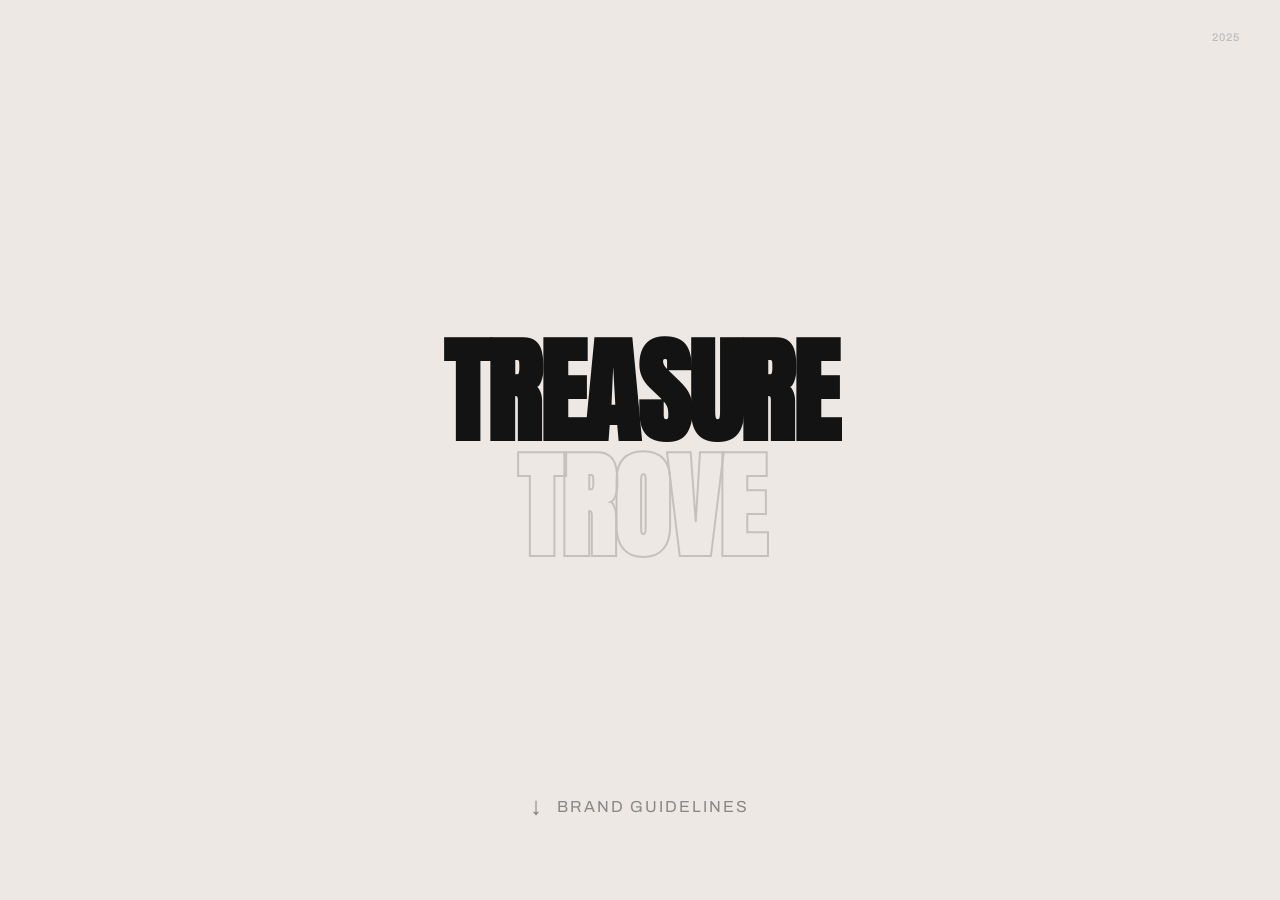
==== commit 02c07bfb: "Add intro page (microsoft.design style) + fix donts visual treatments" ====
--- a/index.html
+++ b/index.html
@@ -256,6 +256,46 @@
   .sz-wrap{padding:0 24px 40px}
   .sz-box{padding:32px 20px}
 }
+
+/* INTRO PAGE */
+.intro-wrap{min-height:100vh;background:var(--white);display:flex;flex-direction:column}
+.intro-nav{display:flex;align-items:center;justify-content:space-between;padding:0 60px;height:72px;border-bottom:1px solid var(--bd);position:sticky;top:0;background:var(--white);z-index:10}
+.intro-nav-logo{display:flex;align-items:center;gap:16px}
+.intro-nav-logo svg{height:28px;width:auto;flex-shrink:0}
+.intro-nav-divider{width:1px;height:28px;background:var(--bd)}
+.intro-nav-wordmark{font:600 13px/1 var(--F);letter-spacing:.5px;color:#888}
+.intro-nav-links{display:flex;align-items:center;gap:4px}
+.intro-nav-link{font:500 13px/1 var(--F);color:#888;background:none;border:none;cursor:pointer;padding:8px 16px;border-radius:4px;transition:all .15s}
+.intro-nav-link:hover{color:var(--k);background:var(--egg)}
+.intro-body{flex:1;display:grid;grid-template-columns:1fr 1fr;gap:0;align-items:center;padding:0 60px;max-width:1400px;width:100%;margin:0 auto}
+.intro-hero{padding:80px 60px 80px 0}
+.intro-eyebrow{font:700 10px/1 var(--F);letter-spacing:2.5px;text-transform:uppercase;color:#C5BFB8;display:block;margin-bottom:20px}
+.intro-h1{font:900 112px/.88 var(--T);text-transform:uppercase;color:var(--k);margin-bottom:28px}
+.intro-h1 em{font-style:normal;color:transparent;-webkit-text-stroke:2.5px var(--k);opacity:.18}
+.intro-sub{font:400 16px/1.7 var(--F);color:#888;max-width:420px;margin-bottom:40px}
+.intro-cta{display:inline-flex;align-items:center;gap:10px;font:700 13px/1 var(--F);letter-spacing:.5px;background:var(--k);color:var(--white);border:none;padding:16px 28px;border-radius:4px;cursor:pointer;transition:all .2s}
+.intro-cta:hover{background:#2a2a2a;gap:14px}
+.intro-grid{display:grid;grid-template-columns:1fr 1fr;grid-template-rows:1fr 1fr;gap:12px;padding:60px 0 60px 60px;border-left:1px solid var(--bd);height:100%;min-height:500px;align-content:center}
+.intro-tile{border:1px solid var(--bd);border-radius:10px;padding:28px;cursor:pointer;display:flex;flex-direction:column;justify-content:space-between;min-height:180px;transition:all .2s;position:relative;overflow:hidden}
+.intro-tile:hover{border-color:var(--k);transform:translateY(-2px);box-shadow:0 8px 24px rgba(0,0,0,.08)}
+.intro-tile-lbl{font:700 10px/1 var(--F);letter-spacing:1.8px;text-transform:uppercase;color:#C5BFB8}
+.intro-tile-logo{background:var(--k);grid-column:span 2}
+.intro-tile-logo .intro-tile-lbl{color:rgba(255,255,255,.4)}
+.intro-tile-logo:hover{border-color:var(--k)}
+.intro-tile-img{width:55%;max-height:52px;object-fit:contain;display:block;margin-top:auto}
+.intro-color-dots{display:flex;gap:8px;flex-wrap:wrap;margin-top:auto}
+.intro-color-dots span{width:36px;height:36px;border-radius:50%;display:block;border:1px solid rgba(0,0,0,.06)}
+.intro-tile-type-specimen{font:900 88px/.85 var(--T);text-transform:uppercase;color:var(--k);display:block;margin-top:auto;opacity:.9}
+.intro-tile-assets-icon{font:300 72px/1 var(--F);color:var(--k);display:block;margin-top:auto;opacity:.25}
+.intro-footer{display:flex;align-items:center;justify-content:space-between;padding:20px 60px;border-top:1px solid var(--bd);font:400 11px/1 var(--F);color:#C5BFB8}
+@media(max-width:900px){
+  .intro-body{grid-template-columns:1fr;padding:0 24px}
+  .intro-hero{padding:48px 0 32px}
+  .intro-h1{font-size:72px}
+  .intro-grid{padding:0 0 48px 0;border-left:none;border-top:1px solid var(--bd);padding-top:32px}
+  .intro-nav{padding:0 24px}
+  .intro-footer{padding:16px 24px}
+}
 </style>
 </head>
 <body>
@@ -364,8 +404,71 @@
 
 <main class="main">
 
+<!-- INTRO PAGE -->
+<div id="p-intro" class="page active" style="display:block">
+  <div class="intro-wrap">
+    <nav class="intro-nav">
+      <div class="intro-nav-logo">
+        <svg viewBox="0 0 130 206" fill="none" xmlns="http://www.w3.org/2000/svg">
+          <path d="M9.93 95.98S7.28 135.22 12.96 148.58C18.64 161.94 29.45 172.81 29.45 172.81V80.8H0L9.93 95.98Z" fill="#131313"/>
+          <path d="M100.96 80.8V172.81C100.96 172.81 111.77 161.94 117.44 148.58C123.12 135.22 120.47 95.98 120.47 95.98L130.41 80.8H100.96Z" fill="#131313"/>
+          <path fill-rule="evenodd" clip-rule="evenodd" d="M70.98 0L75.41 6.93L70.75 16.56V30.71H130.41V70.78H121.01C121.02 70.65 121.26 52.15 106.99 50.74H78.85V60.9H99.91V73.41H90.19V184.54L65.2 205.61L40.22 184.54V73.41H30.49V60.9H51.55V50.74H23.42C9.17 52.13 9.39 70.66 9.39 70.78H0V30.71H59.63V16.56L54.98 6.93L59.4 0H70.98ZM60.19 181.37L65.04 186.52L70.21 181.37V73.41H60.19V181.37Z" fill="#131313"/>
+        </svg>
+        <div class="intro-nav-divider"></div>
+        <span class="intro-nav-wordmark">Brand Guidelines</span>
+      </div>
+      <div class="intro-nav-links">
+        <button class="intro-nav-link" onclick="enterBrandBook()">Logo</button>
+        <button class="intro-nav-link" onclick="sp('p-color');exitIntro()">Color</button>
+        <button class="intro-nav-link" onclick="sp('p-type');exitIntro()">Typography</button>
+        <button class="intro-nav-link" onclick="sp('p-assets');exitIntro()">Assets</button>
+      </div>
+    </nav>
+    <div class="intro-body">
+      <div class="intro-hero">
+        <span class="intro-eyebrow">Treasure Trove</span>
+        <h1 class="intro-h1">Brand<br><em>Guidelines</em></h1>
+        <p class="intro-sub">Everything you need to represent Treasure Trove with clarity, consistency, and confidence.</p>
+        <button class="intro-cta" onclick="enterBrandBook()">
+          Explore Brand Book
+          <svg width="16" height="16" viewBox="0 0 16 16" fill="none"><path d="M3 8h10M9 4l4 4-4 4" stroke="currentColor" stroke-width="1.5" stroke-linecap="round" stroke-linejoin="round"/></svg>
+        </button>
+      </div>
+      <div class="intro-grid">
+        <div class="intro-tile intro-tile-logo" onclick="enterBrandBook()">
+          <span class="intro-tile-lbl">Logo</span>
+          <img src="https://raw.githubusercontent.com/efikabak/ttbrand/main/assets/logo/primary/TT_logo_dark.svg" alt="TT Logo" class="intro-tile-img"/>
+        </div>
+        <div class="intro-tile intro-tile-color" onclick="sp('p-color');exitIntro()">
+          <span class="intro-tile-lbl">Color</span>
+          <div class="intro-color-dots">
+            <span style="background:#131313"></span>
+            <span style="background:#EDE8E4"></span>
+            <span style="background:#FCCF00"></span>
+            <span style="background:#001F47"></span>
+            <span style="background:#8A55F8"></span>
+            <span style="background:#FC5400"></span>
+          </div>
+        </div>
+        <div class="intro-tile intro-tile-type" onclick="sp('p-type');exitIntro()">
+          <span class="intro-tile-lbl">Typography</span>
+          <span class="intro-tile-type-specimen">Aa</span>
+        </div>
+        <div class="intro-tile intro-tile-assets" onclick="sp('p-assets');exitIntro()">
+          <span class="intro-tile-lbl">Assets</span>
+          <span class="intro-tile-assets-icon">↓</span>
+        </div>
+      </div>
+    </div>
+    <div class="intro-footer">
+      <span>© 2024 Treasure Trove. All rights reserved.</span>
+      <span>v1.0</span>
+    </div>
+  </div>
+</div>
+
 <!-- PRIMARY LOGO -->
-<div id="p-primary" class="page active">
+<div id="p-primary" class="page">
   <div class="hero">
     <span class="hero-lbl">Foundation · Logo</span>
     <h1>Primary <em>Logo</em></h1>
@@ -818,6 +921,35 @@
 <script>
 const LOGO_B64='[base64]';
 
+function enterBrandBook(){
+  exitIntro();
+  sp('p-primary');
+  document.querySelectorAll('.ns-btn').forEach(b=>b.classList.remove('active'));
+  const first=document.querySelector('#ni-logo .ns-btn');
+  if(first){first.classList.add('active');}
+  document.getElementById('ni-logo').classList.add('open');
+  document.getElementById('nb-logo').classList.add('active');
+}
+function exitIntro(){
+  document.getElementById('p-intro').classList.remove('active');
+  document.getElementById('p-intro').style.display='none';
+  document.querySelector('.topbar').style.display='flex';
+  document.querySelector('.sidebar').style.display='flex';
+  document.querySelector('.main').style.marginLeft='var(--nw)';
+  document.querySelector('.main').style.marginTop='var(--th)';
+}
+function showIntro(){
+  document.querySelectorAll('.page').forEach(p=>p.classList.remove('active'));
+  const intro=document.getElementById('p-intro');
+  intro.style.display='block';
+  intro.classList.add('active');
+  document.querySelector('.topbar').style.display='none';
+  document.querySelector('.sidebar').style.display='none';
+  document.querySelector('.main').style.marginLeft='0';
+  document.querySelector('.main').style.marginTop='0';
+}
+// Show intro on load
+window.addEventListener('DOMContentLoaded',()=>showIntro());
 function sp(id){
   document.querySelectorAll('.page').forEach(p=>p.classList.remove('active'));
   const p=document.getElementById(id);if(!p)return;
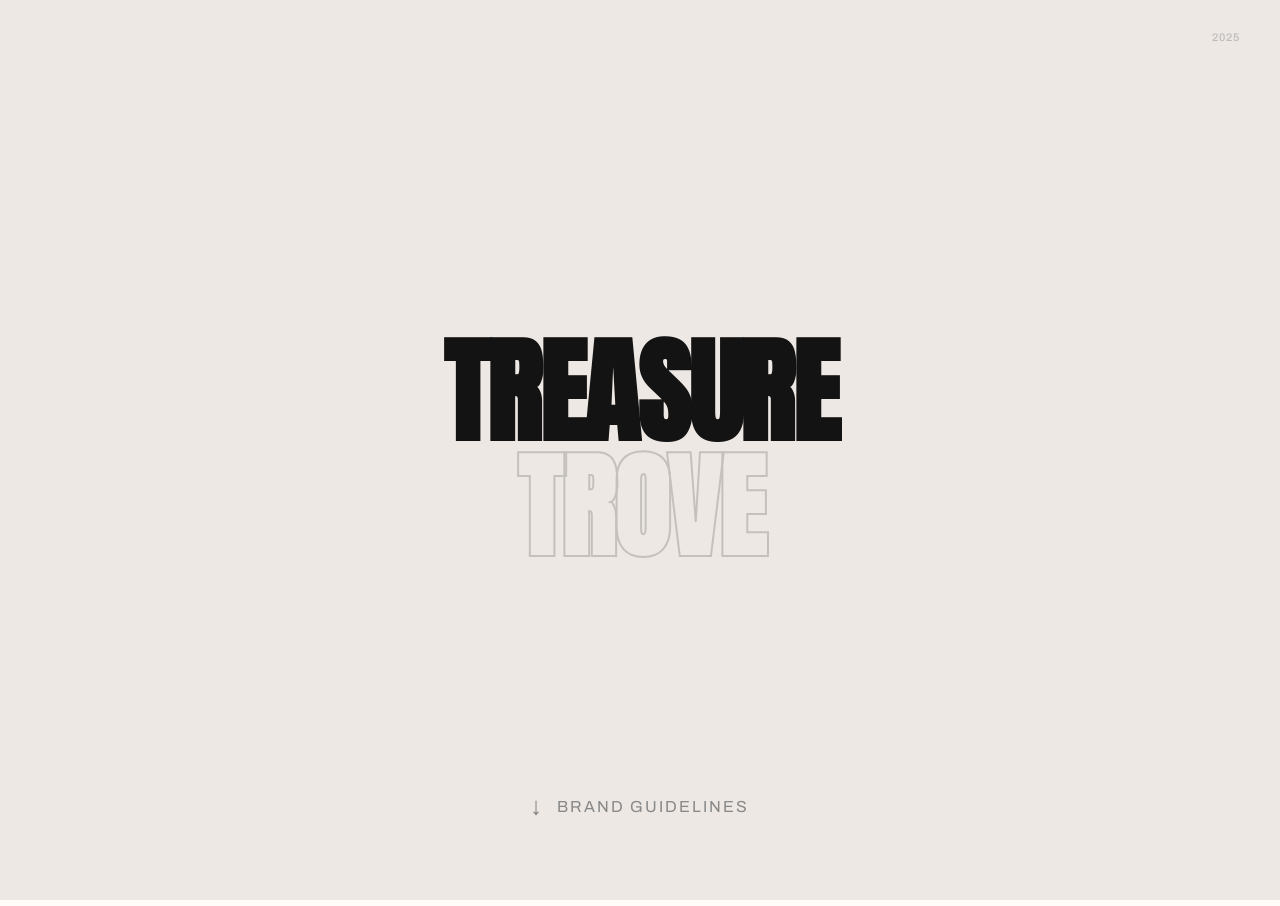
==== commit 005c9ce7: "Polish intro: fix tile layout, Trove specimen, logo tile inner structure" ====
--- a/index.html
+++ b/index.html
@@ -275,18 +275,20 @@
 .intro-sub{font:400 16px/1.7 var(--F);color:#888;max-width:420px;margin-bottom:40px}
 .intro-cta{display:inline-flex;align-items:center;gap:10px;font:700 13px/1 var(--F);letter-spacing:.5px;background:var(--k);color:var(--white);border:none;padding:16px 28px;border-radius:4px;cursor:pointer;transition:all .2s}
 .intro-cta:hover{background:#2a2a2a;gap:14px}
-.intro-grid{display:grid;grid-template-columns:1fr 1fr;grid-template-rows:1fr 1fr;gap:12px;padding:60px 0 60px 60px;border-left:1px solid var(--bd);height:100%;min-height:500px;align-content:center}
-.intro-tile{border:1px solid var(--bd);border-radius:10px;padding:28px;cursor:pointer;display:flex;flex-direction:column;justify-content:space-between;min-height:180px;transition:all .2s;position:relative;overflow:hidden}
+.intro-grid{display:grid;grid-template-columns:1fr 1fr;grid-template-rows:auto auto;gap:12px;padding:60px 0 60px 60px;border-left:1px solid var(--bd);align-content:start}
+.intro-tile{border:1px solid var(--bd);border-radius:10px;padding:28px 32px;cursor:pointer;display:flex;flex-direction:column;justify-content:space-between;transition:all .2s;position:relative;overflow:hidden}
 .intro-tile:hover{border-color:var(--k);transform:translateY(-2px);box-shadow:0 8px 24px rgba(0,0,0,.08)}
-.intro-tile-lbl{font:700 10px/1 var(--F);letter-spacing:1.8px;text-transform:uppercase;color:#C5BFB8}
-.intro-tile-logo{background:var(--k);grid-column:span 2}
-.intro-tile-logo .intro-tile-lbl{color:rgba(255,255,255,.4)}
-.intro-tile-logo:hover{border-color:var(--k)}
-.intro-tile-img{width:55%;max-height:52px;object-fit:contain;display:block;margin-top:auto}
-.intro-color-dots{display:flex;gap:8px;flex-wrap:wrap;margin-top:auto}
-.intro-color-dots span{width:36px;height:36px;border-radius:50%;display:block;border:1px solid rgba(0,0,0,.06)}
-.intro-tile-type-specimen{font:900 88px/.85 var(--T);text-transform:uppercase;color:var(--k);display:block;margin-top:auto;opacity:.9}
-.intro-tile-assets-icon{font:300 72px/1 var(--F);color:var(--k);display:block;margin-top:auto;opacity:.25}
+.intro-tile-lbl{font:700 10px/1 var(--F);letter-spacing:1.8px;text-transform:uppercase;color:#C5BFB8;margin-bottom:28px}
+.intro-tile-logo{background:var(--k);grid-column:span 2;min-height:160px;padding:28px 36px}
+.intro-tile-logo .intro-tile-lbl{color:rgba(255,255,255,.3);margin-bottom:0}
+.intro-tile-logo:hover{border-color:rgba(255,255,255,.2)}
+.intro-tile-logo-inner{display:flex;align-items:center;justify-content:space-between;margin-top:20px}
+.intro-tile-img{width:52%;max-height:48px;object-fit:contain;display:block}
+.intro-tile-logo-arrow{font:400 28px/1 var(--F);color:rgba(255,255,255,.25)}
+.intro-color-dots{display:flex;gap:8px;flex-wrap:wrap}
+.intro-color-dots span{width:32px;height:32px;border-radius:50%;display:block;border:1px solid rgba(0,0,0,.06)}
+.intro-tile-type-specimen{font:900 96px/.82 var(--T);text-transform:uppercase;color:var(--k);display:block;line-height:.82}
+.intro-tile-assets-icon{font:300 64px/1 var(--F);color:var(--k);display:block;opacity:.2}
 .intro-footer{display:flex;align-items:center;justify-content:space-between;padding:20px 60px;border-top:1px solid var(--bd);font:400 11px/1 var(--F);color:#C5BFB8}
 @media(max-width:900px){
   .intro-body{grid-template-columns:1fr;padding:0 24px}
@@ -437,26 +439,32 @@
       <div class="intro-grid">
         <div class="intro-tile intro-tile-logo" onclick="enterBrandBook()">
           <span class="intro-tile-lbl">Logo</span>
-          <img src="https://raw.githubusercontent.com/efikabak/ttbrand/main/assets/logo/primary/TT_logo_dark.svg" alt="TT Logo" class="intro-tile-img"/>
-        </div>
-        <div class="intro-tile intro-tile-color" onclick="sp('p-color');exitIntro()">
+          <div class="intro-tile-logo-inner">
+            <img src="https://raw.githubusercontent.com/efikabak/ttbrand/main/assets/logo/primary/TT_logo_dark.svg" alt="TT Logo" class="intro-tile-img"/>
+            <span class="intro-tile-logo-arrow">→</span>
+          </div>
+        </div>
+        <div class="intro-tile intro-tile-color" onclick="sp('p-color');exitIntro()" style="min-height:180px">
           <span class="intro-tile-lbl">Color</span>
           <div class="intro-color-dots">
             <span style="background:#131313"></span>
-            <span style="background:#EDE8E4"></span>
+            <span style="background:#EDE8E4;border:1px solid #ddd"></span>
             <span style="background:#FCCF00"></span>
             <span style="background:#001F47"></span>
             <span style="background:#8A55F8"></span>
             <span style="background:#FC5400"></span>
           </div>
         </div>
-        <div class="intro-tile intro-tile-type" onclick="sp('p-type');exitIntro()">
+        <div class="intro-tile intro-tile-type" onclick="sp('p-type');exitIntro()" style="min-height:180px">
           <span class="intro-tile-lbl">Typography</span>
-          <span class="intro-tile-type-specimen">Aa</span>
-        </div>
-        <div class="intro-tile intro-tile-assets" onclick="sp('p-assets');exitIntro()">
+          <span class="intro-tile-type-specimen">Tt</span>
+        </div>
+        <div class="intro-tile intro-tile-assets" onclick="sp('p-assets');exitIntro()" style="min-height:180px;grid-column:span 2">
           <span class="intro-tile-lbl">Assets</span>
-          <span class="intro-tile-assets-icon">↓</span>
+          <div style="display:flex;align-items:center;justify-content:space-between;margin-top:auto">
+            <span style="font:900 15px/1 var(--F);color:var(--k);letter-spacing:.5px">SVG · PNG · OTF · Social Templates</span>
+            <span class="intro-tile-assets-icon">↓</span>
+          </div>
         </div>
       </div>
     </div>
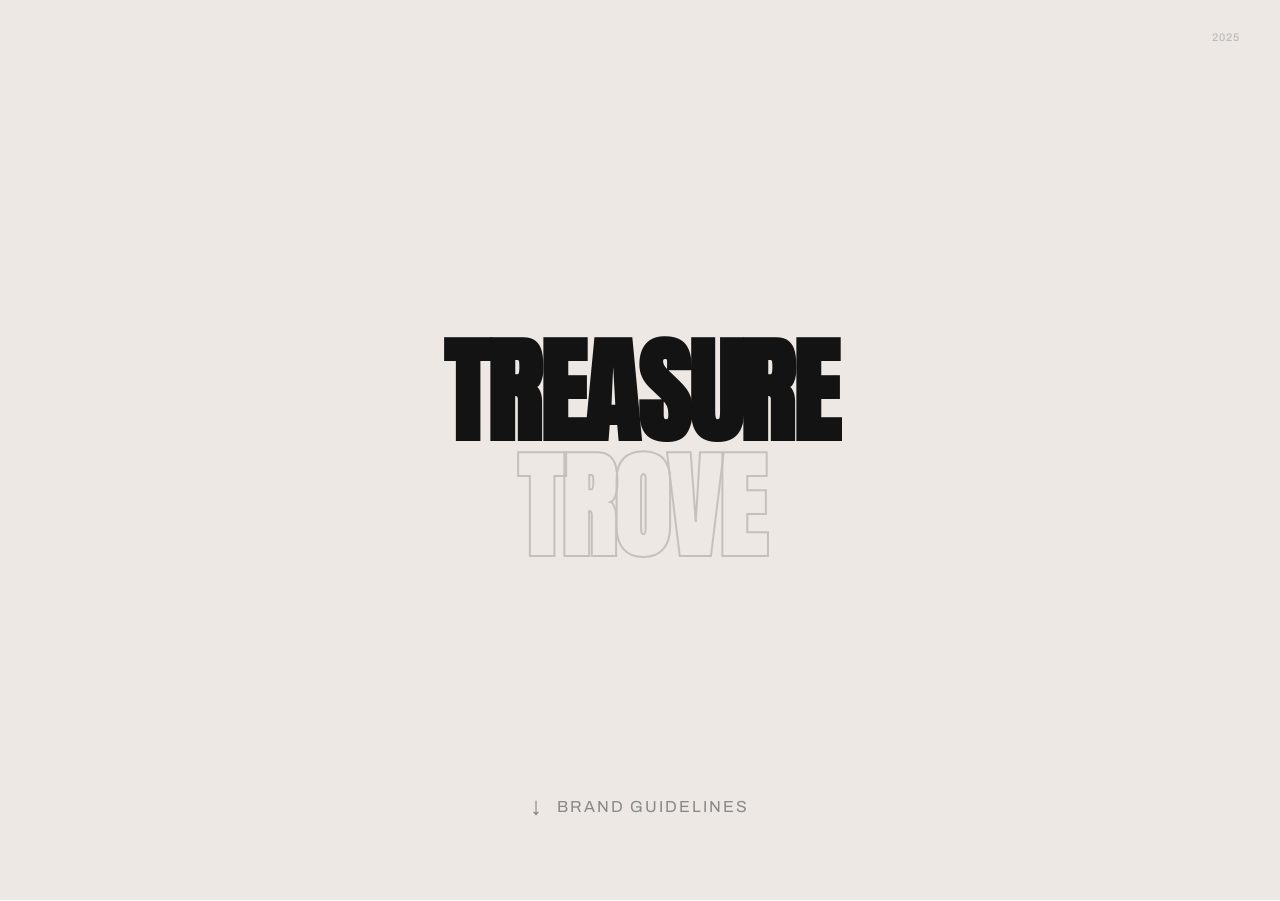
==== commit 5d524235: "Add intro page + fix donts visibility" ====
--- a/index.html
+++ b/index.html
@@ -18,6 +18,127 @@
   --F:'Archivo',-apple-system,sans-serif;
 }
 html,body{height:100%;font-family:var(--F);background:var(--white);color:var(--k);-webkit-font-smoothing:antialiased;overflow-x:hidden}
+
+
+/* INTRO PAGE */
+.intro-wrap{
+  min-height:calc(100vh - var(--th));
+  display:grid;
+  grid-template-columns:1fr 1fr;
+  align-items:stretch;
+  overflow:hidden;
+}
+.intro-inner{
+  display:flex;
+  flex-direction:column;
+  justify-content:center;
+  padding:80px 64px;
+  position:relative;
+  z-index:1;
+}
+.intro-eyebrow{
+  font:700 10px/1 var(--F);
+  letter-spacing:2.5px;
+  text-transform:uppercase;
+  color:#C5BFB8;
+  margin-bottom:32px;
+}
+.intro-headline{
+  display:flex;
+  flex-direction:column;
+  gap:0;
+  margin-bottom:28px;
+}
+.intro-line{
+  font:900 clamp(72px,7vw,112px)/.87 var(--T);
+  text-transform:uppercase;
+  color:var(--k);
+  display:block;
+  line-height:.87;
+}
+.intro-line-cross{
+  position:relative;
+  display:inline-block;
+  width:fit-content;
+}
+.intro-normal{
+  color:transparent;
+  -webkit-text-stroke:2px var(--k);
+  opacity:.18;
+}
+.intro-strike{
+  position:absolute;
+  left:0;top:0;
+  color:transparent;
+  -webkit-text-stroke:2px var(--k);
+  opacity:.18;
+  text-decoration:line-through;
+  text-decoration-thickness:2px;
+  text-decoration-color:var(--k);
+  opacity:.18;
+}
+.intro-line-alt{
+  color:var(--y);
+  -webkit-text-stroke:0;
+}
+.intro-desc{
+  font:400 15px/1.7 var(--F);
+  color:var(--muted);
+  max-width:420px;
+  margin-bottom:36px;
+}
+.intro-actions{display:flex;gap:12px;align-items:center;flex-wrap:wrap}
+.intro-btn-primary{
+  display:inline-flex;align-items:center;gap:8px;
+  font:700 13px/1 var(--F);
+  background:var(--k);color:var(--white);
+  border:none;padding:14px 24px;border-radius:3px;
+  cursor:pointer;transition:all .15s;letter-spacing:.3px;
+}
+.intro-btn-primary svg{width:16px;height:16px;transition:transform .15s}
+.intro-btn-primary:hover{background:#333}
+.intro-btn-primary:hover svg{transform:translateX(3px)}
+.intro-btn-secondary{
+  display:inline-flex;align-items:center;gap:8px;
+  font:700 13px/1 var(--F);
+  background:transparent;color:var(--k);
+  border:1.5px solid var(--bd);padding:13px 24px;border-radius:3px;
+  cursor:pointer;transition:all .15s;
+}
+.intro-btn-secondary:hover{border-color:var(--k)}
+.intro-wordmark-wrap{
+  position:relative;
+  background:var(--k);
+  display:flex;align-items:center;justify-content:center;
+  overflow:hidden;
+  padding:60px;
+}
+.intro-wordmark-wrap::before{
+  content:'';
+  position:absolute;
+  inset:0;
+  background:radial-gradient(ellipse at 30% 50%, rgba(252,207,0,.12) 0%, transparent 60%),
+             radial-gradient(ellipse at 80% 80%, rgba(252,84,0,.06) 0%, transparent 50%);
+}
+.intro-wordmark-img{
+  width:100%;
+  max-width:380px;
+  display:block;
+  position:relative;
+  z-index:1;
+  animation:introLogoFade 1s ease forwards;
+  opacity:0;
+}
+@keyframes introLogoFade{
+  from{opacity:0;transform:translateY(12px)}
+  to{opacity:1;transform:translateY(0)}
+}
+@media(max-width:900px){
+  .intro-wrap{grid-template-columns:1fr;min-height:auto}
+  .intro-inner{padding:48px 24px}
+  .intro-wordmark-wrap{min-height:300px;padding:40px}
+  .intro-wordmark-img{max-width:260px}
+}
 
 /* PAGE TRANSITIONS */
 .page{display:none;opacity:0}
@@ -348,6 +469,12 @@
 <div class="mob-menu" id="mob-menu">
   <button class="mob-close" onclick="toggleMenu()">✕ Close</button>
   <nav class="nb">
+    <div class="ng">Overview</div>
+    <div class="ni"><button class="nb-btn active" id="nb-intro" onclick="sp('p-intro');closeAll();setNb(this)"><span>Introduction</span></button></div>
+    <div class="nbdr"></div>
+    <div class="ng">Overview</div>
+    <div class="ni"><button class="nb-btn" onclick="sp('p-intro');toggleMenu()"><span>Introduction</span></button></div>
+    <div class="nbdr"></div>
     <div class="ng">Foundations</div>
     <div class="ni open" id="mni-logo">
       <button class="nb-btn" onclick="tog('mni-logo')"><span>Logo</span></button>
@@ -376,9 +503,12 @@
 <!-- SIDEBAR -->
 <aside class="sidebar">
   <nav class="nb">
+    <div class="ng">Overview</div>
+    <div class="ni"><button class="nb-btn active" id="nb-intro" onclick="sp('p-intro');closeAll();setNb(this)"><span>Introduction</span></button></div>
+    <div class="nbdr"></div>
     <div class="ng">Foundations</div>
     <div class="ni open" id="ni-logo">
-      <button class="nb-btn active" id="nb-logo" onclick="tog('ni-logo')">
+      <button class="nb-btn" id="nb-logo" onclick="tog('ni-logo')">
         <span>Logo</span>
       </button>
       <div class="nsub">
@@ -473,6 +603,37 @@
       <span>v1.0</span>
     </div>
   </div>
+</div>
+
+<!-- INTRO -->
+<div id="p-intro" class="page active">
+<div class="intro-wrap">
+  <div class="intro-inner">
+    <div class="intro-eyebrow">Brand Guidelines — v1.0</div>
+    <h1 class="intro-headline">
+      <span class="intro-line">WE ARE</span>
+      <span class="intro-line">TREASURE</span>
+      <span class="intro-line intro-line-cross">
+        <span class="intro-normal">TROVE</span>
+        <span class="intro-strike" aria-hidden="true">TROVE</span>
+      </span>
+      <span class="intro-line intro-line-alt">BOLD</span>
+    </h1>
+    <p class="intro-desc">A single source of truth for the Treasure Trove brand — colors, type, logo, motion, and everything in between. Built for the people who make it real.</p>
+    <div class="intro-actions">
+      <button class="intro-btn-primary" onclick="sp('p-primary');closeAll();document.getElementById('ni-logo').classList.add('open');document.querySelectorAll('.ns-btn')[0].classList.add('active');document.getElementById('nb-logo').classList.add('active')">
+        Explore the Brand
+        <svg viewBox="0 0 16 16" fill="none" stroke="currentColor" stroke-width="2" stroke-linecap="round" stroke-linejoin="round"><path d="M3 8h10M9 4l4 4-4 4"/></svg>
+      </button>
+      <button class="intro-btn-secondary" onclick="sp('p-assets');closeAll();setNb(document.getElementById('nb-assets'))">
+        Download Assets
+      </button>
+    </div>
+  </div>
+  <div class="intro-wordmark-wrap">
+    <img class="intro-wordmark-img" src="https://raw.githubusercontent.com/efikabak/ttbrand/main/assets/logo/primary/TT_logo_dark.svg" alt="Treasure Trove"/>
+  </div>
+</div>
 </div>
 
 <!-- PRIMARY LOGO -->
